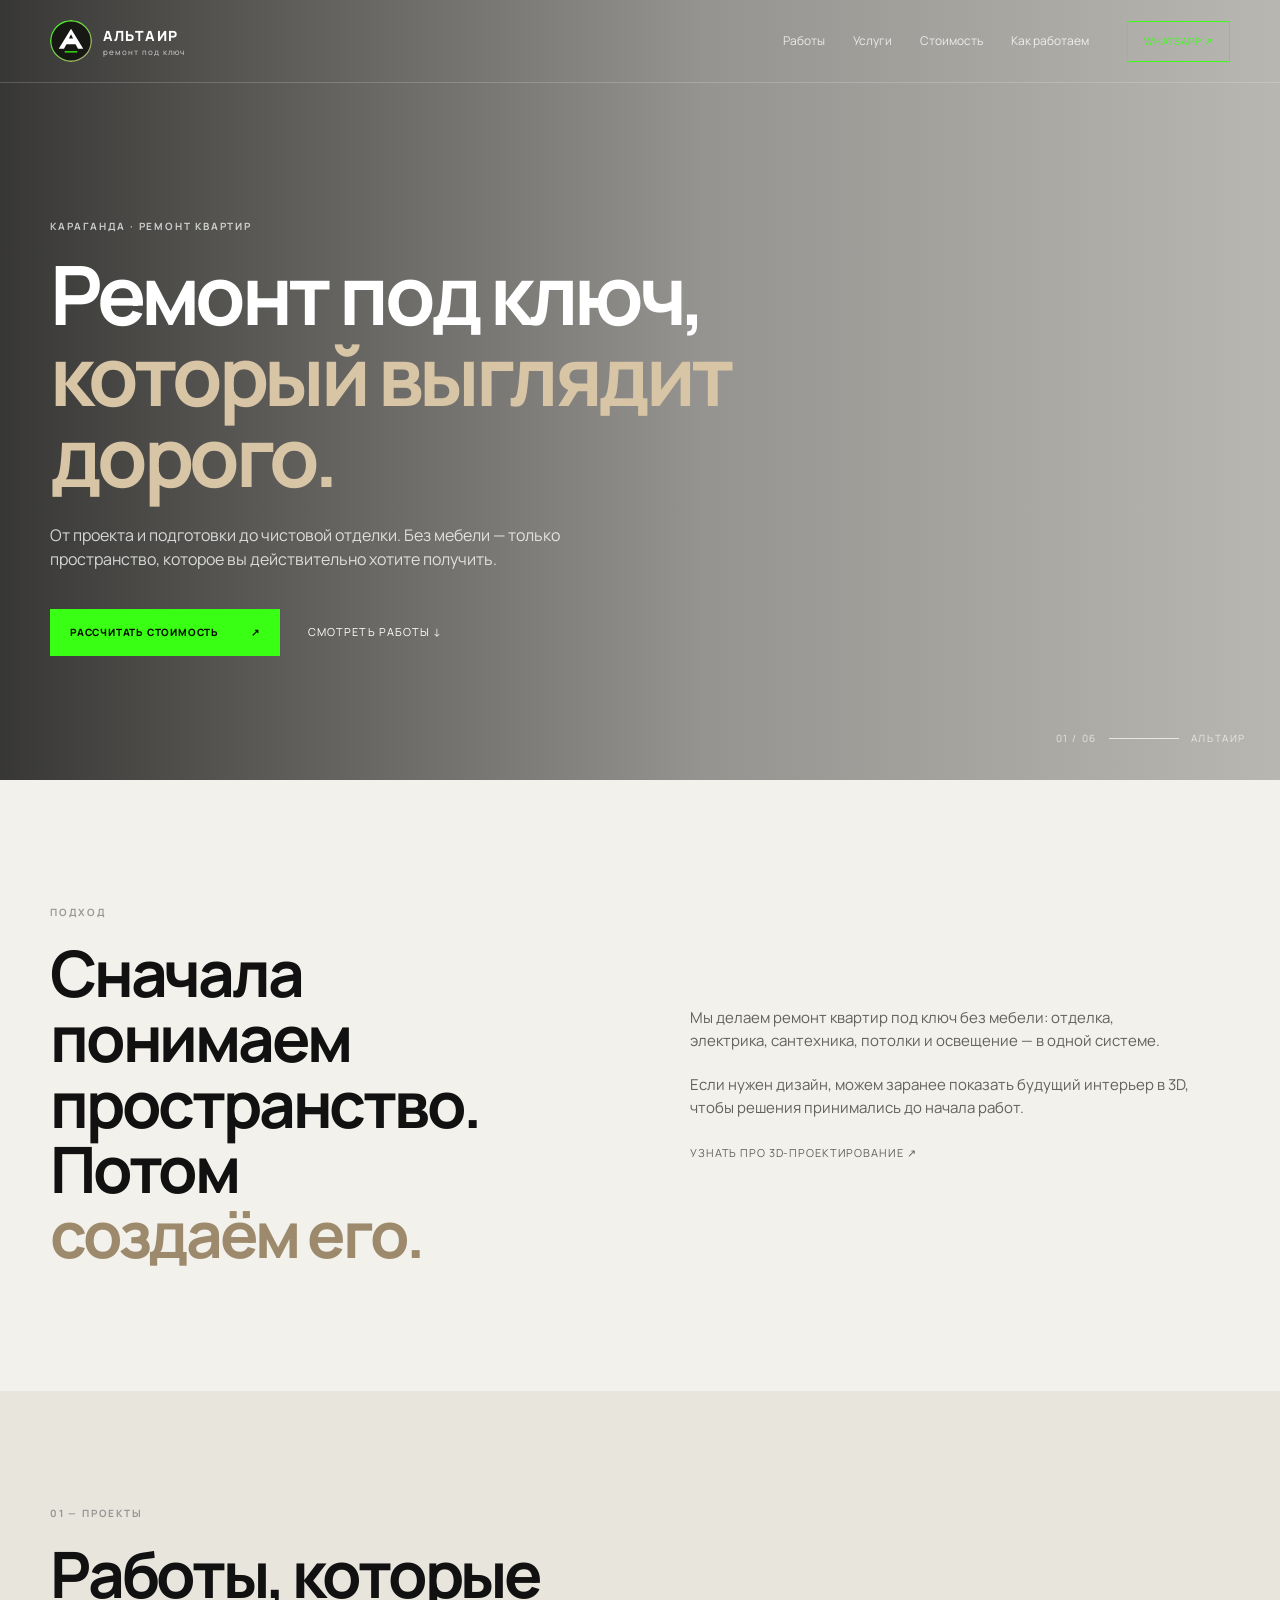
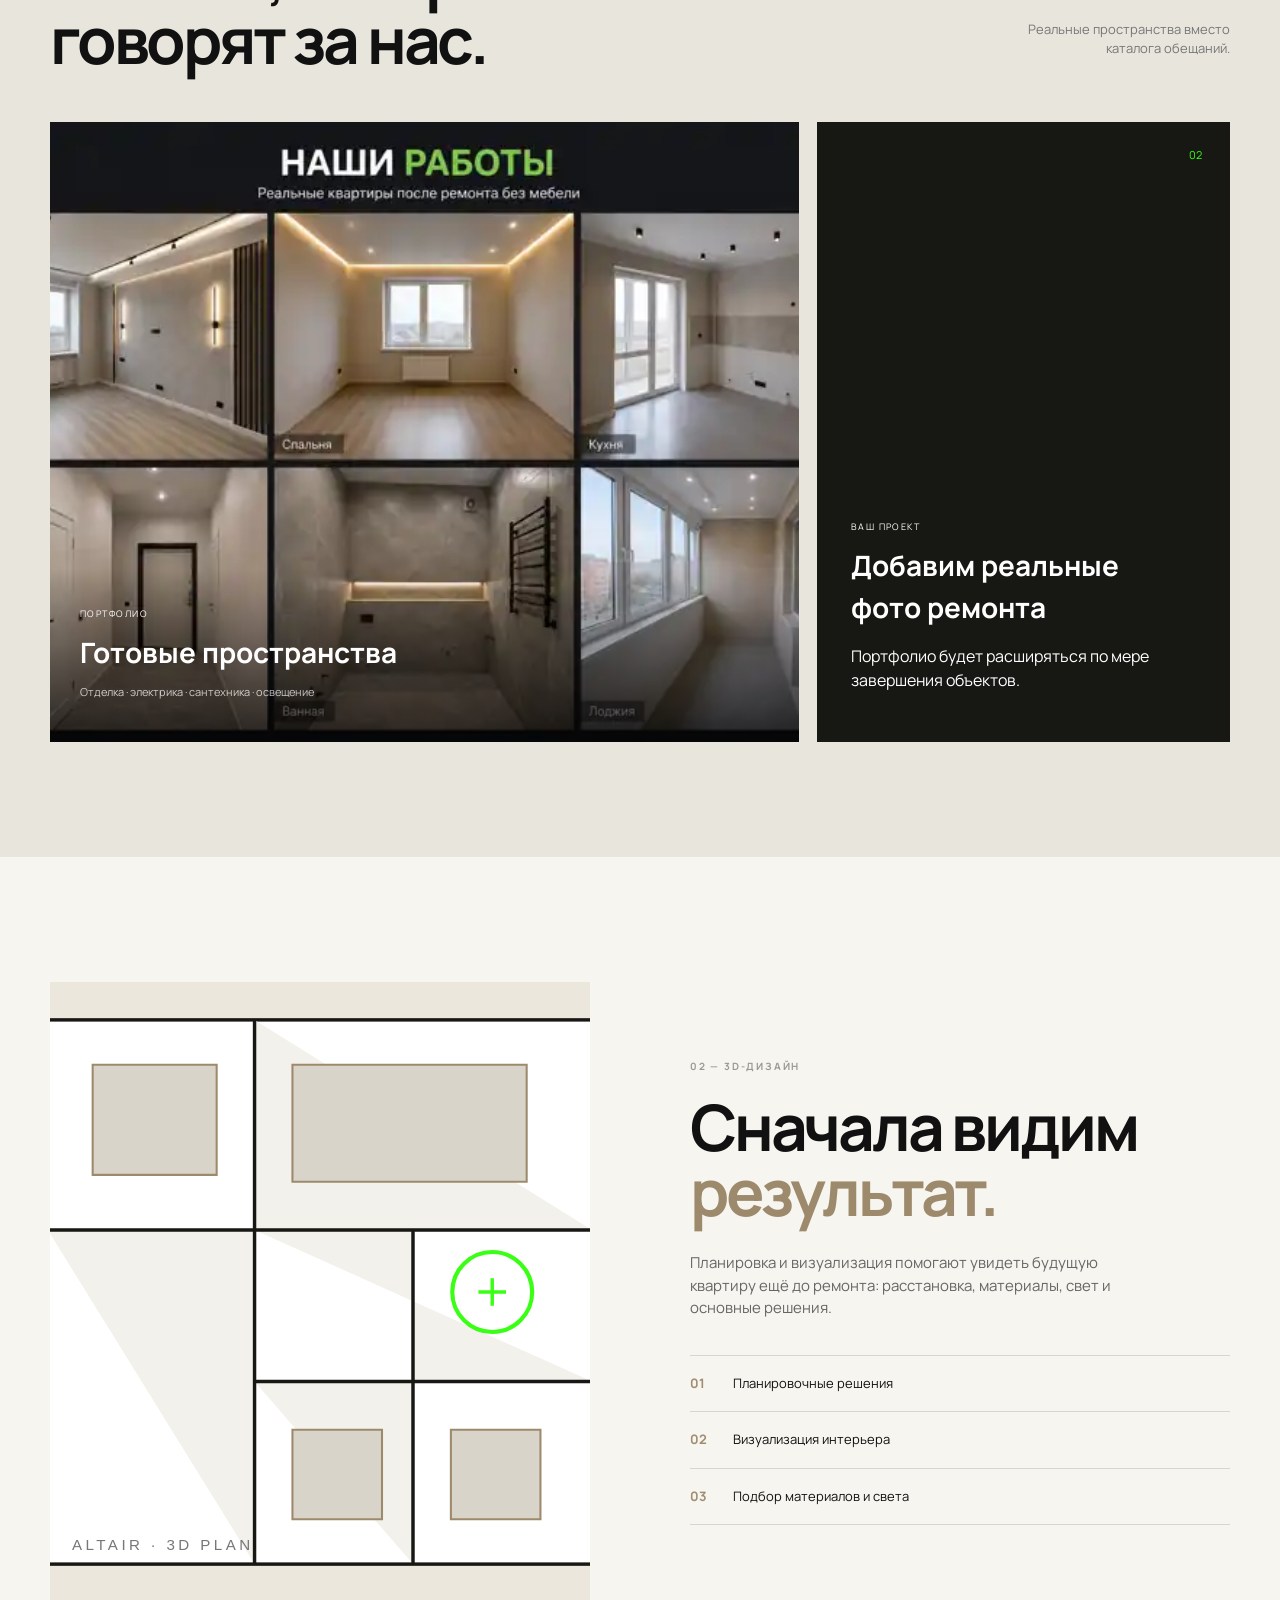
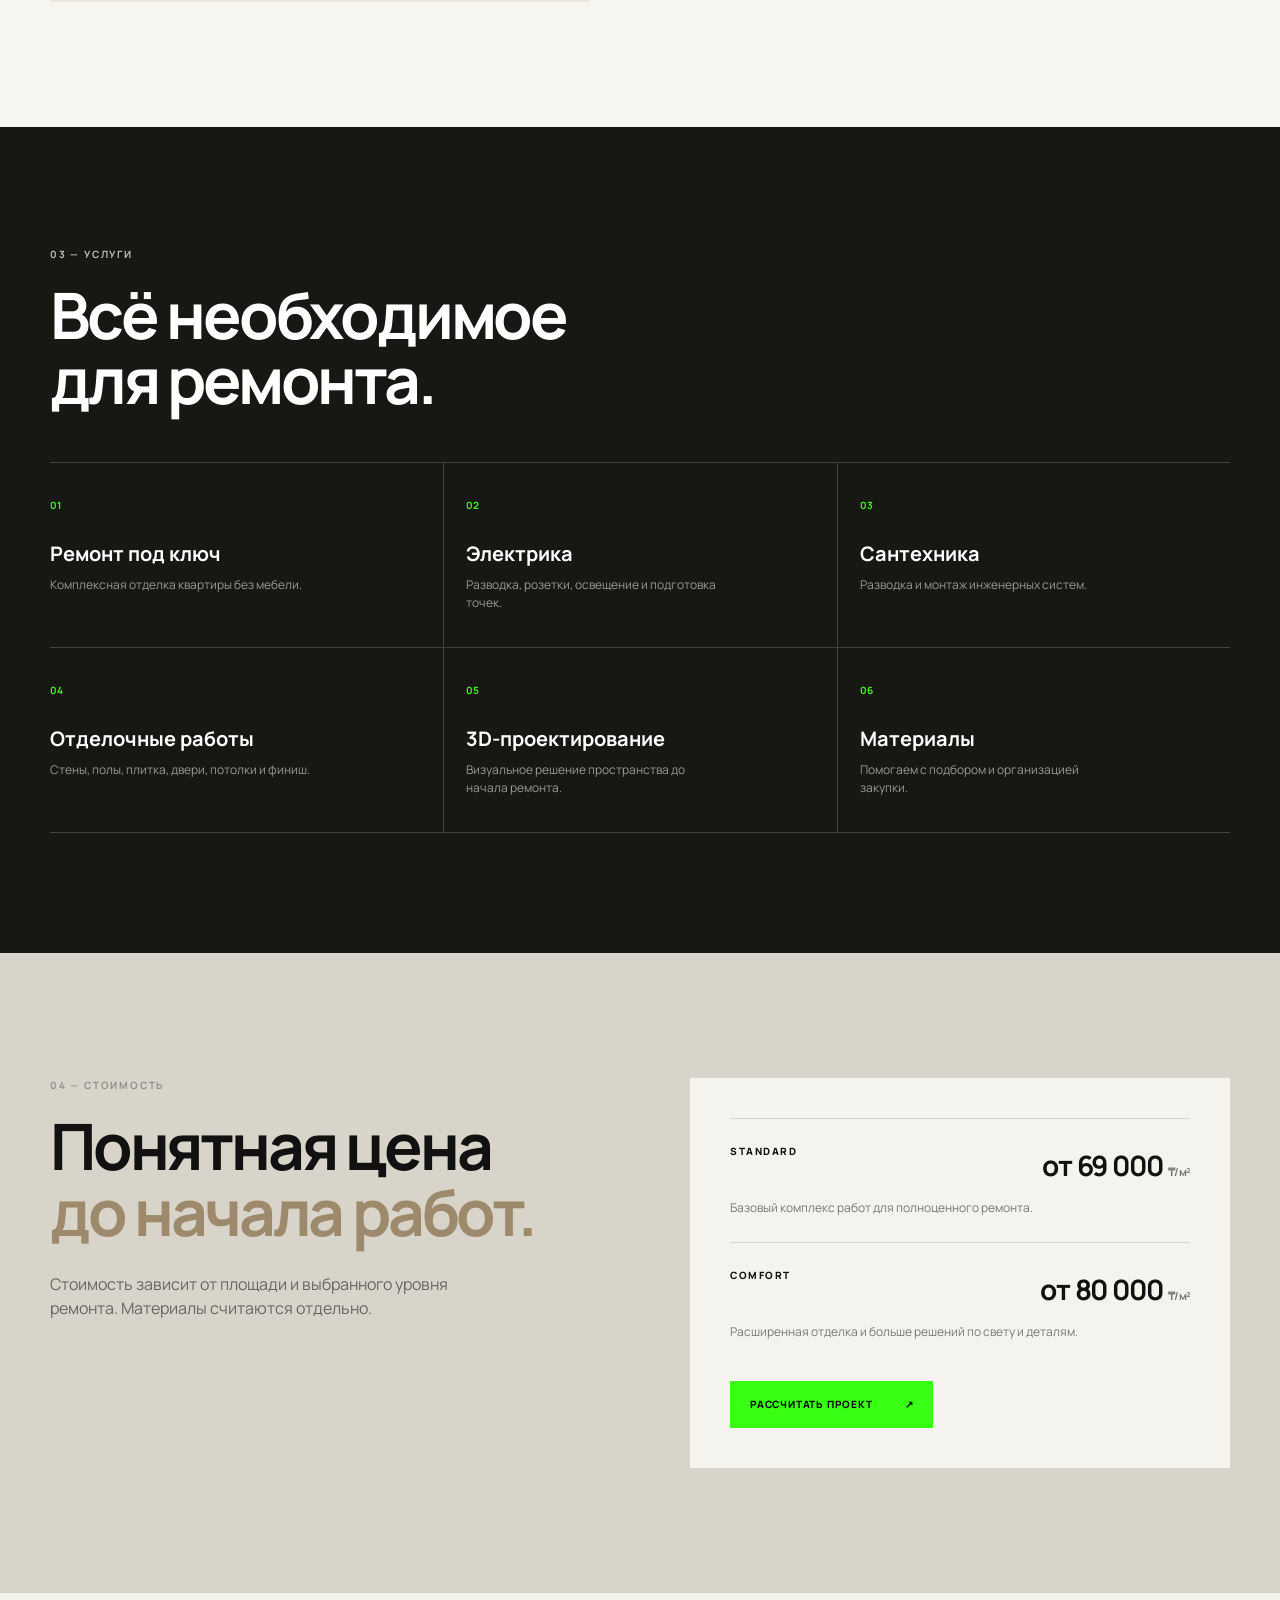
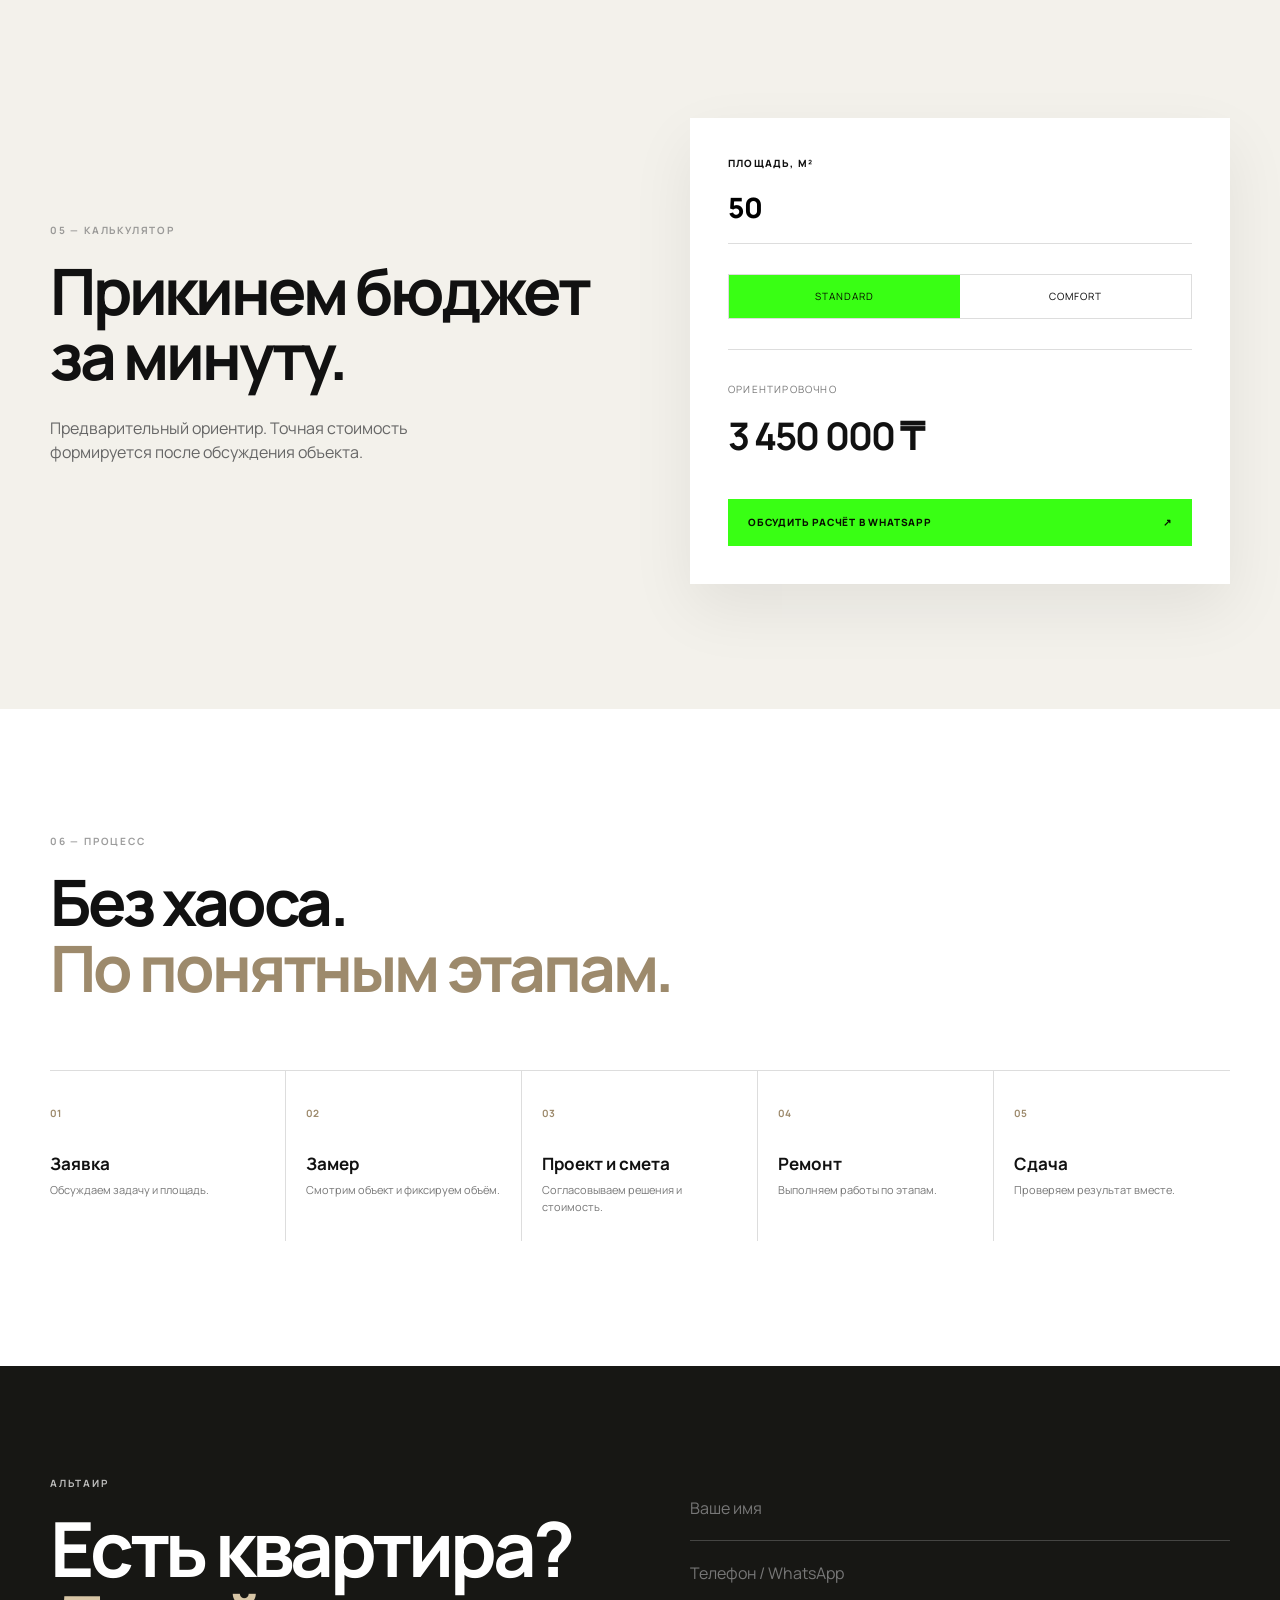
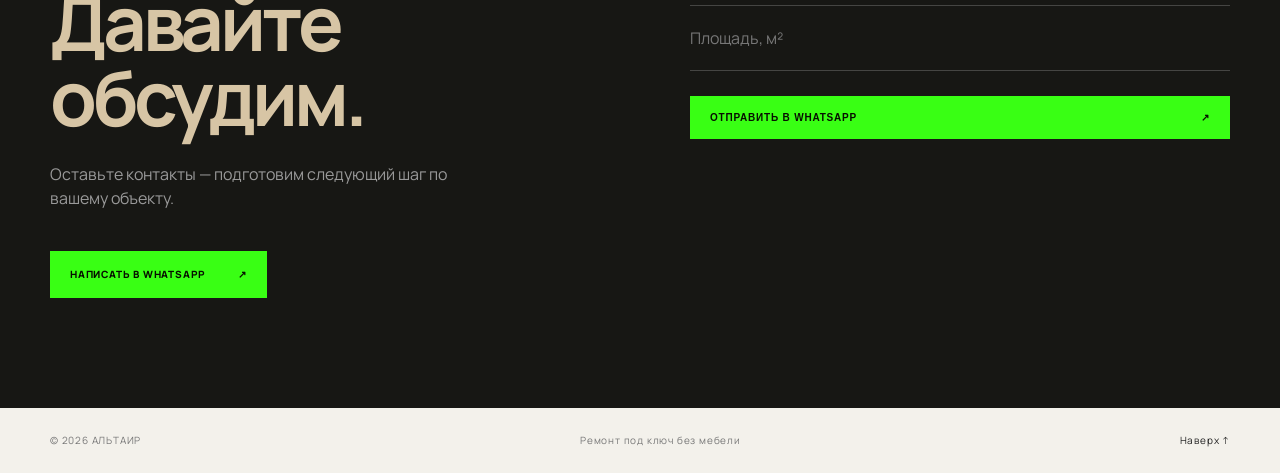
==== index.html @ 42e99c76 "Убрать зависимость сайта от старого Cloudflare Worker" ====
<!doctype html><html lang="ru"><head><meta charset="utf-8"><meta name="viewport" content="width=device-width,initial-scale=1"><meta name="description" content="АЛЬТАИР — ремонт квартир под ключ без мебели. Отделка, электрика, сантехника и 3D-проектирование."><title>АЛЬТАИР — ремонт под ключ без мебели</title><link rel="preconnect" href="https://fonts.googleapis.com"><link rel="preconnect" href="https://fonts.gstatic.com" crossorigin><link href="https://fonts.googleapis.com/css2?family=Manrope:wght@400;500;600;700;800&display=swap" rel="stylesheet"><link rel="stylesheet" href="style.css"></head><body>
<header class="header"><div class="wrap nav"><a class="brand" href="#top"><img src="assets/logo.svg" alt="АЛЬТАИР"><span>АЛЬТАИР<small>ремонт под ключ</small></span></a><nav><a href="#works">Работы</a><a href="#services">Услуги</a><a href="#price">Стоимость</a><a href="#process">Как работаем</a></nav><a class="nav-cta" href="https://wa.me/77073749855" target="_blank" rel="noopener">WhatsApp ↗</a><button class="burger" type="button" aria-label="Меню">☰</button></div></header>
<main id="top"><section class="hero"><div class="hero-media"></div><div class="hero-overlay"></div><div class="wrap hero-content"><p class="eyebrow">КАРАГАНДА · РЕМОНТ КВАРТИР</p><h1>Ремонт под ключ,<br><em>который выглядит дорого.</em></h1><p class="lead">От проекта и подготовки до чистовой отделки. Без мебели — только пространство, которое вы действительно хотите получить.</p><div class="actions"><a class="btn btn-light" href="#calculator">Рассчитать стоимость <span>↗</span></a><a class="text-link" href="#works">Смотреть работы ↓</a></div></div><div class="hero-note">01 / 06 <span></span> АЛЬТАИР</div></section>
<section class="intro"><div class="wrap intro-grid"><div><p class="eyebrow dark">ПОДХОД</p><h2>Сначала понимаем<br>пространство. Потом<br><span>создаём его.</span></h2></div><div class="intro-copy"><p>Мы делаем ремонт квартир под ключ без мебели: отделка, электрика, сантехника, потолки и освещение — в одной системе.</p><p>Если нужен дизайн, можем заранее показать будущий интерьер в 3D, чтобы решения принимались до начала работ.</p><a href="#design" class="arrow-link">Узнать про 3D-проектирование ↗</a></div></div></section>
<section id="works" class="works"><div class="wrap"><div class="section-head"><div><p class="eyebrow dark">01 — ПРОЕКТЫ</p><h2>Работы, которые<br>говорят за нас.</h2></div><p>Реальные пространства вместо<br>каталога обещаний.</p></div><div class="work-grid"><article class="work featured"><img src="assets/works-portfolio.svg" alt="Интерьеры после ремонта"><div class="work-caption"><span>ПОРТФОЛИО</span><h3>Готовые пространства</h3><p>Отделка · электрика · сантехника · освещение</p></div></article><article class="work placeholder"><div><span>ВАШ ПРОЕКТ</span><h3>Добавим реальные<br>фото ремонта</h3><p>Портфолио будет расширяться по мере завершения объектов.</p></div></article></div></div></section>
<section id="design" class="design"><div class="wrap design-grid"><div class="design-image"><img src="assets/design.svg" alt="3D-планировка квартиры"></div><div class="design-copy"><p class="eyebrow dark">02 — 3D-ДИЗАЙН</p><h2>Сначала видим<br><span>результат.</span></h2><p>Планировка и визуализация помогают увидеть будущую квартиру ещё до ремонта: расстановка, материалы, свет и основные решения.</p><ul><li><b>01</b> Планировочные решения</li><li><b>02</b> Визуализация интерьера</li><li><b>03</b> Подбор материалов и света</li></ul></div></div></section>
<section id="services" class="services"><div class="wrap"><div class="section-head"><div><p class="eyebrow">03 — УСЛУГИ</p><h2>Всё необходимое<br>для ремонта.</h2></div></div><div class="service-list"><div><b>01</b><h3>Ремонт под ключ</h3><p>Комплексная отделка квартиры без мебели.</p></div><div><b>02</b><h3>Электрика</h3><p>Разводка, розетки, освещение и подготовка точек.</p></div><div><b>03</b><h3>Сантехника</h3><p>Разводка и монтаж инженерных систем.</p></div><div><b>04</b><h3>Отделочные работы</h3><p>Стены, полы, плитка, двери, потолки и финиш.</p></div><div><b>05</b><h3>3D-проектирование</h3><p>Визуальное решение пространства до начала ремонта.</p></div><div><b>06</b><h3>Материалы</h3><p>Помогаем с подбором и организацией закупки.</p></div></div></div></section>
<section id="price" class="price"><div class="wrap price-grid"><div><p class="eyebrow dark">04 — СТОИМОСТЬ</p><h2>Понятная цена<br><span>до начала работ.</span></h2><p class="muted">Стоимость зависит от площади и выбранного уровня ремонта. Материалы считаются отдельно.</p></div><div class="price-card"><div class="price-row"><span>STANDARD</span><strong>от 69 000 <small>₸ / м²</small></strong></div><p>Базовый комплекс работ для полноценного ремонта.</p><div class="price-row"><span>COMFORT</span><strong>от 80 000 <small>₸ / м²</small></strong></div><p>Расширенная отделка и больше решений по свету и деталям.</p><a class="btn btn-dark" href="#calculator">Рассчитать проект <span>↗</span></a></div></div></section>
<section id="calculator" class="calculator"><div class="wrap calc-grid"><div><p class="eyebrow dark">05 — КАЛЬКУЛЯТОР</p><h2>Прикинем бюджет<br>за минуту.</h2><p class="muted">Предварительный ориентир. Точная стоимость формируется после обсуждения объекта.</p></div><div class="calc-box"><label>Площадь, м²<input id="area" type="number" min="1" value="50"></label><div class="toggle"><button type="button" data-rate="69000" class="active">Standard</button><button type="button" data-rate="80000">Comfort</button></div><div class="total"><span>Ориентировочно</span><strong id="total">3 450 000 ₸</strong></div><a href="https://wa.me/77073749855?text=Здравствуйте!%20Хочу%20обсудить%20расчёт%20ремонта." target="_blank" rel="noopener" class="btn btn-dark full">Обсудить расчёт в WhatsApp <span>↗</span></a></div></div></section>
<section id="process" class="process"><div class="wrap"><p class="eyebrow dark">06 — ПРОЦЕСС</p><h2>Без хаоса.<br><span>По понятным этапам.</span></h2><div class="steps"><div><b>01</b><h3>Заявка</h3><p>Обсуждаем задачу и площадь.</p></div><div><b>02</b><h3>Замер</h3><p>Смотрим объект и фиксируем объём.</p></div><div><b>03</b><h3>Проект и смета</h3><p>Согласовываем решения и стоимость.</p></div><div><b>04</b><h3>Ремонт</h3><p>Выполняем работы по этапам.</p></div><div><b>05</b><h3>Сдача</h3><p>Проверяем результат вместе.</p></div></div></div></section>
<section id="contact" class="contact"><div class="wrap contact-grid"><div><p class="eyebrow">АЛЬТАИР</p><h2>Есть квартира?<br><em>Давайте обсудим.</em></h2><p>Оставьте контакты — подготовим следующий шаг по вашему объекту.</p><a class="btn btn-light" href="https://wa.me/77073749855" target="_blank" rel="noopener">Написать в WhatsApp <span>↗</span></a></div><form id="contactForm"><input required name="name" placeholder="Ваше имя"><input required name="phone" type="tel" placeholder="Телефон / WhatsApp"><input name="area" placeholder="Площадь, м²"><button class="btn btn-light" type="submit">Отправить в WhatsApp <span>↗</span></button></form></div></section></main>
<footer><div class="wrap footer"><span>© 2026 АЛЬТАИР</span><span>Ремонт под ключ без мебели</span><a href="#top">Наверх ↑</a></div></footer><script src="script.js"></script></body></html>
---- style.css ----
:root{--ink:#111;--paper:#f3f1eb;--line:rgba(17,17,17,.14);--dark:#171714;--gold:#b7a17b;--green:#39ff14;--green-dark:#21d900}*{box-sizing:border-box}html{scroll-behavior:smooth}body{margin:0;font-family:Manrope,Arial,sans-serif;background:var(--paper);color:var(--ink);line-height:1.5}a{text-decoration:none;color:inherit}.wrap{width:min(1180px,calc(100% - 48px));margin:auto}.header{position:absolute;z-index:10;top:0;left:0;width:100%;color:#fff;border-bottom:1px solid rgba(255,255,255,.18)}.nav{height:82px;display:flex;align-items:center;gap:38px}.brand{display:flex;align-items:center;gap:11px;margin-right:auto}.brand img{width:42px;height:42px;border-radius:50%;object-fit:cover}.brand span{font-weight:800;letter-spacing:.08em;font-size:14px}.brand small{display:block;font-size:8px;font-weight:500;letter-spacing:.12em;opacity:.65}nav{display:flex;gap:28px;font-size:12px;color:rgba(255,255,255,.8)}.nav-cta{font-size:10px;text-transform:uppercase;letter-spacing:.08em;border:1px solid var(--green);color:var(--green);padding:12px 16px}.burger{display:none;background:none;border:0;color:#fff;font-size:22px}.hero{min-height:780px;position:relative;color:#fff;display:flex;align-items:center;overflow:hidden}.hero-media{position:absolute;inset:0;background:url('https://withered-art-a77a.ardak-zheksekin.workers.dev/assets/hero.jpg') center/cover}.hero-overlay{position:absolute;inset:0;background:linear-gradient(90deg,rgba(8,8,7,.8),rgba(8,8,7,.4) 55%,rgba(8,8,7,.25))}.hero-content{position:relative;padding-top:95px}.eyebrow{font-size:10px;letter-spacing:.18em;font-weight:700;opacity:.72;margin:0 0 20px}.eyebrow.dark{color:#777}.hero h1{font-size:clamp(48px,6.4vw,88px);line-height:.99;letter-spacing:-.055em;max-width:920px;margin:0 0 26px}.hero h1 em,.contact h2 em{font-style:normal;color:#d7c5a5}.lead{font-size:16px;max-width:610px;color:rgba(255,255,255,.78)}.actions{display:flex;align-items:center;gap:28px;margin-top:38px}.btn{display:inline-flex;justify-content:space-between;align-items:center;gap:32px;padding:16px 20px;border:0;text-transform:uppercase;letter-spacing:.08em;font-size:10px;font-weight:800;cursor:pointer;transition:.2s ease}.btn:hover{transform:translateY(-2px);box-shadow:0 10px 25px rgba(57,255,20,.2)}.btn-light,.btn-dark,.contact .btn{background:var(--green);color:#071000}.btn-light:hover,.btn-dark:hover,.contact .btn:hover{background:var(--green-dark);color:#fff}.text-link{font-size:11px;text-transform:uppercase;letter-spacing:.1em}.hero-note{position:absolute;right:34px;bottom:34px;font-size:10px;letter-spacing:.16em;display:flex;align-items:center;gap:12px;opacity:.7}.hero-note span{width:70px;height:1px;background:#fff}.intro,.design,.price,.calculator,.process{padding:125px 0}.intro-grid,.design-grid,.price-grid,.calc-grid,.contact-grid{display:grid;grid-template-columns:1fr 1fr;gap:100px;align-items:center}.intro h2,.design h2,.price h2,.calculator h2,.process h2{font-size:clamp(40px,5vw,68px);line-height:1.02;letter-spacing:-.05em;margin:0}.intro h2 span,.design h2 span,.price h2 span,.process h2 span{color:#9d8a6c}.intro-copy{max-width:500px;color:#62625d;font-size:15px}.intro-copy p{margin:0 0 22px}.arrow-link{font-size:11px;text-transform:uppercase;letter-spacing:.08em}.works{background:#e8e5dd;padding:115px 0}.section-head{display:flex;justify-content:space-between;align-items:end;margin-bottom:50px}.section-head h2{font-size:clamp(40px,5vw,64px);line-height:1.02;letter-spacing:-.05em;margin:0}.section-head>p{color:#777;font-size:13px;text-align:right}.work-grid{display:grid;grid-template-columns:1.45fr .8fr;gap:18px}.work{position:relative;overflow:hidden;background:#ccc;min-height:420px}.work.featured{min-height:620px}.work img{width:100%;height:100%;object-fit:cover;display:block;transition:transform .7s}.work:hover img{transform:scale(1.035)}.work-caption{position:absolute;left:0;right:0;bottom:0;padding:30px;color:#fff;background:linear-gradient(transparent,rgba(0,0,0,.72))}.work-caption span,.placeholder span{font-size:9px;letter-spacing:.16em}.work-caption h3,.placeholder h3{font-size:28px;margin:8px 0 3px}.work-caption p{font-size:11px;opacity:.75}.placeholder{background:#171714;color:#fff;display:flex;align-items:end;padding:34px}.placeholder:before{content:'02';position:absolute;right:28px;top:25px;color:var(--green);font-size:11px}.design{background:#f7f5ef}.design-image{height:620px;background:#fff;overflow:hidden}.design-image img{width:100%;height:100%;object-fit:cover}.design-copy>p:not(.eyebrow){color:#666;max-width:470px;font-size:15px;margin:28px 0}.design-copy ul{list-style:none;padding:0;margin:35px 0 0;border-top:1px solid var(--line)}.design-copy li{padding:18px 0;border-bottom:1px solid var(--line);font-size:13px}.design-copy li b{display:inline-block;width:40px;color:#a08d70}.services{background:var(--dark);color:#fff;padding:120px 0}.service-list{display:grid;grid-template-columns:repeat(3,1fr);border-top:1px solid rgba(255,255,255,.18);margin-top:50px}.service-list>div{padding:28px 22px 35px 0;border-bottom:1px solid rgba(255,255,255,.18);min-height:185px}.service-list>div:nth-child(3n+2),.service-list>div:nth-child(3n+3){padding-left:22px;border-left:1px solid rgba(255,255,255,.18)}.service-list b{font-size:10px;color:var(--green)}.service-list h3{font-size:20px;margin:24px 0 7px}.service-list p{font-size:12px;color:#999;margin:0;max-width:260px}.price{background:#d9d4c9}.price-grid{align-items:start}.muted{color:#666;max-width:450px;margin-top:28px}.price-card{background:#f5f3ee;padding:40px}.price-row{display:flex;justify-content:space-between;gap:20px;padding:25px 0;border-top:1px solid var(--line)}.price-row span{font-size:10px;letter-spacing:.15em;font-weight:800}.price-row strong{font-size:28px;letter-spacing:-.04em}.price-row small{font-size:11px;color:#777}.price-card>p{font-size:12px;color:#777;margin:-12px 0 25px}.price-card .btn{margin-top:15px}.calculator{background:#f3f1eb}.calc-box{background:#fff;padding:38px;box-shadow:0 25px 60px rgba(0,0,0,.07)}label{font-size:10px;text-transform:uppercase;letter-spacing:.12em;font-weight:800;display:block}label input{display:block;width:100%;border:0;border-bottom:1px solid var(--line);background:transparent;padding:15px 0;font:inherit;font-size:28px;outline:0}.toggle{display:grid;grid-template-columns:1fr 1fr;margin:30px 0;border:1px solid var(--line)}.toggle button{padding:14px;border:0;background:transparent;font:inherit;text-transform:uppercase;font-size:10px;letter-spacing:.1em;cursor:pointer}.toggle button.active{background:var(--green);color:#071000}.total{border-top:1px solid var(--line);padding:25px 0;margin-bottom:10px}.total span{font-size:10px;text-transform:uppercase;letter-spacing:.12em;color:#777}.total strong{display:block;font-size:38px;letter-spacing:-.05em;margin-top:8px}.full{width:100%}.process{background:#fff}.steps{display:grid;grid-template-columns:repeat(5,1fr);margin-top:70px;border-top:1px solid var(--line)}.steps>div{padding:28px 20px 0 0;border-right:1px solid var(--line);min-height:170px}.steps>div+div{padding-left:20px}.steps>div:last-child{border-right:0}.steps b{font-size:10px;color:#9d8a6c}.steps h3{font-size:17px;margin:28px 0 6px}.steps p{font-size:11px;color:#777;margin:0}.contact{background:#171714;color:#fff;padding:110px 0}.contact-grid{align-items:start}.contact h2{font-size:clamp(46px,6vw,76px);line-height:.98;letter-spacing:-.055em;margin:0}.contact p:not(.eyebrow){color:#999;max-width:430px;margin-top:28px}.contact form{display:flex;flex-direction:column}.contact input{background:transparent;border:0;border-bottom:1px solid rgba(255,255,255,.2);padding:20px 0;color:#fff;font:inherit;outline:0}.contact input::placeholder{color:#777}.contact .btn{margin-top:25px}.footer{display:flex;justify-content:space-between;padding:25px 0;font-size:10px;color:#777;letter-spacing:.08em}.footer a{color:#222}@media(max-width:800px){.wrap{width:min(100% - 30px,1180px)}.nav{height:70px}.nav nav,.nav-cta{display:none}.burger{display:block}.hero{min-height:700px}.hero h1{font-size:50px}.hero-note{right:15px;bottom:20px}.intro,.design,.price,.calculator,.process,.services,.contact{padding:80px 0}.intro-grid,.design-grid,.price-grid,.calc-grid,.contact-grid{grid-template-columns:1fr;gap:45px}.work-grid{grid-template-columns:1fr}.work.featured,.work{min-height:460px}.design-image{height:400px}.service-list{grid-template-columns:1fr}.service-list>div,.service-list>div:nth-child(3n+2),.service-list>div:nth-child(3n+3){padding-left:0;border-left:0}.steps{grid-template-columns:1fr}.steps>div,.steps>div+div{padding:20px 0;border-right:0;border-bottom:1px solid var(--line);min-height:0}.section-head{display:block}.section-head>p{text-align:left;margin-top:20px}.footer{flex-direction:column;gap:10px}}
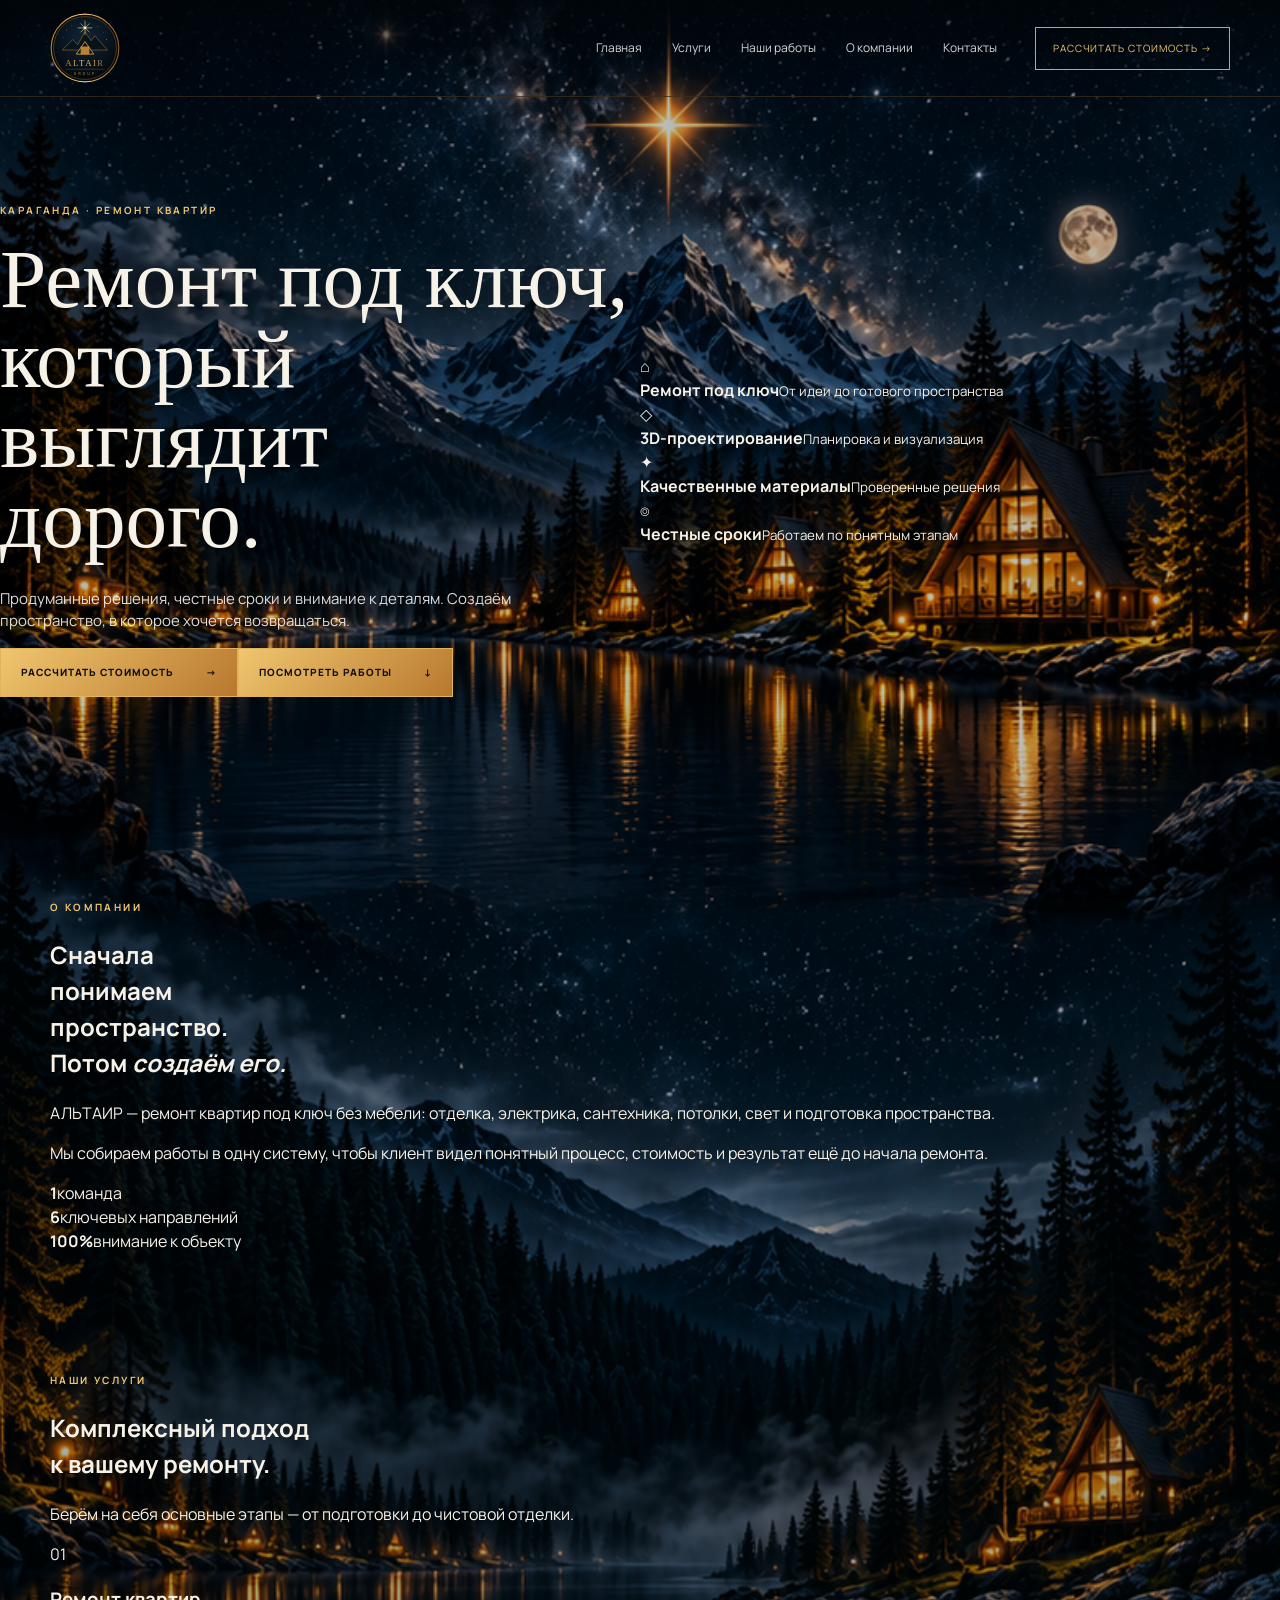
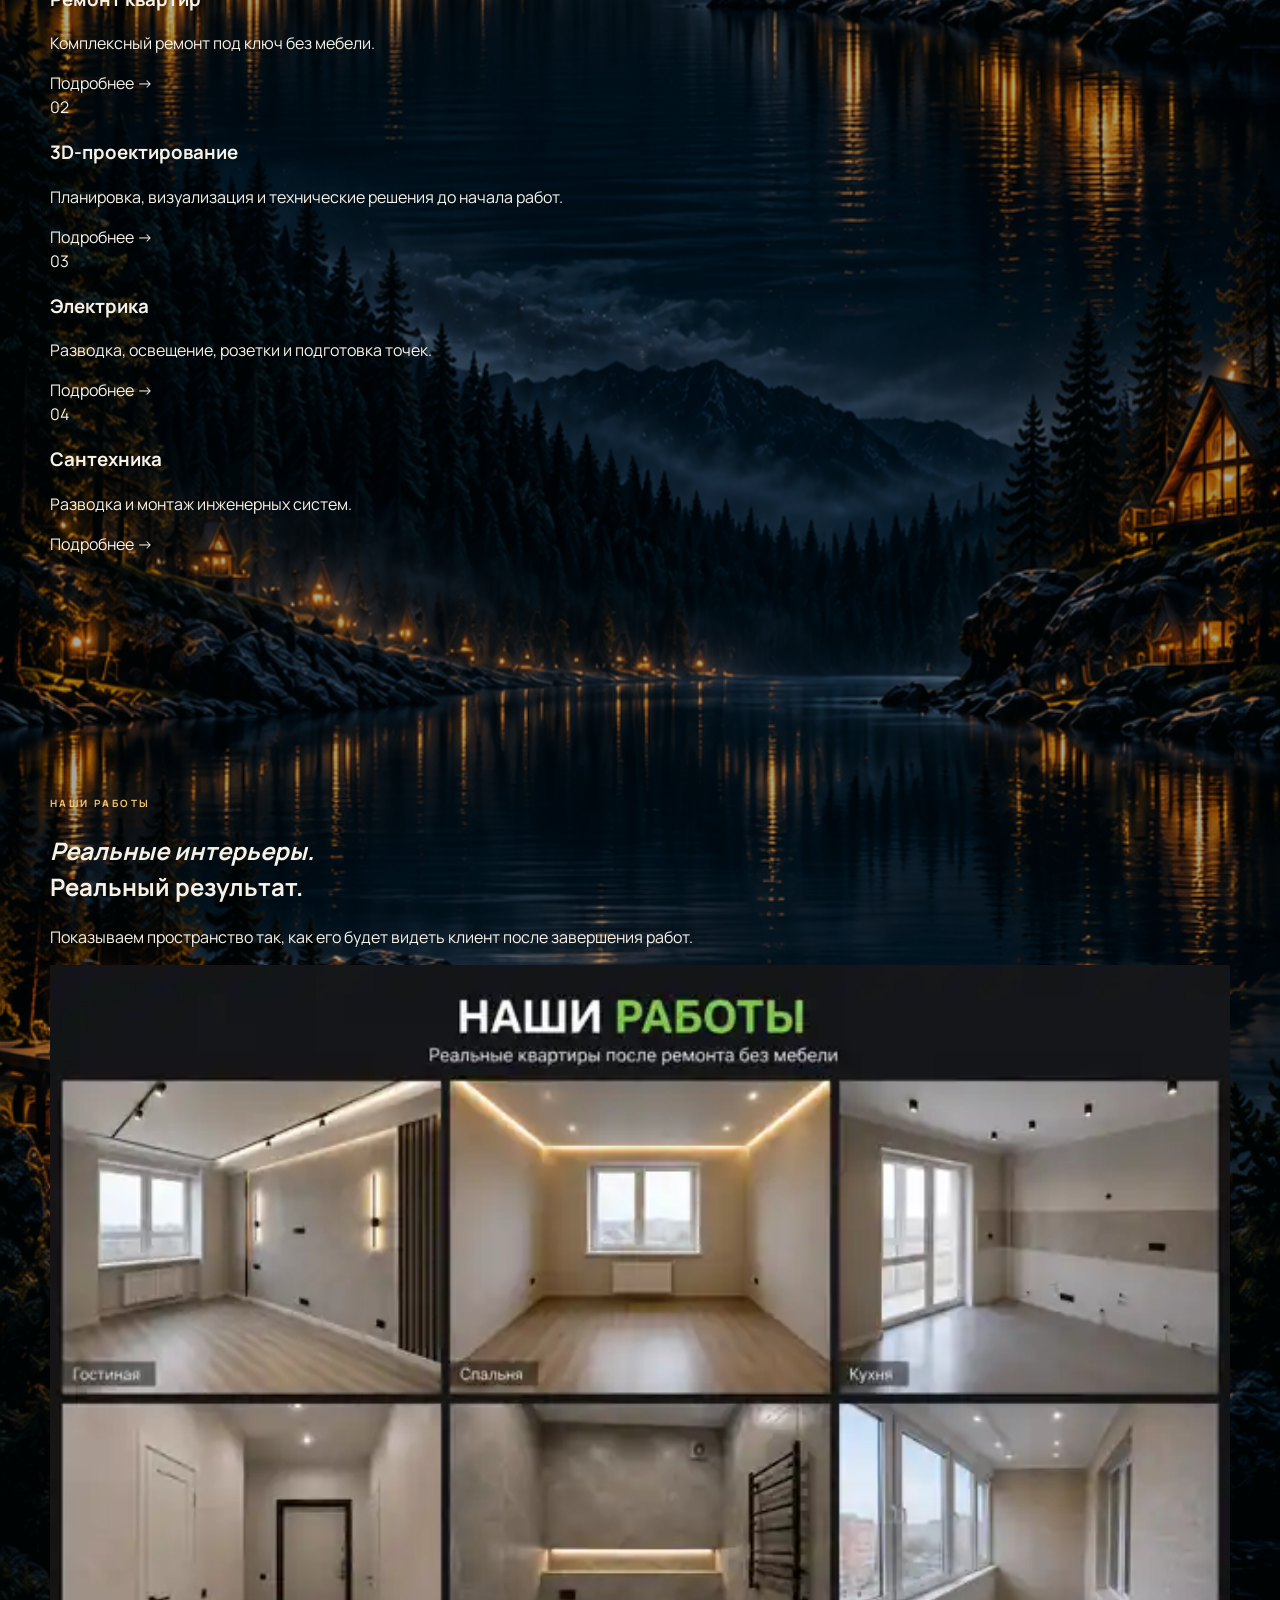
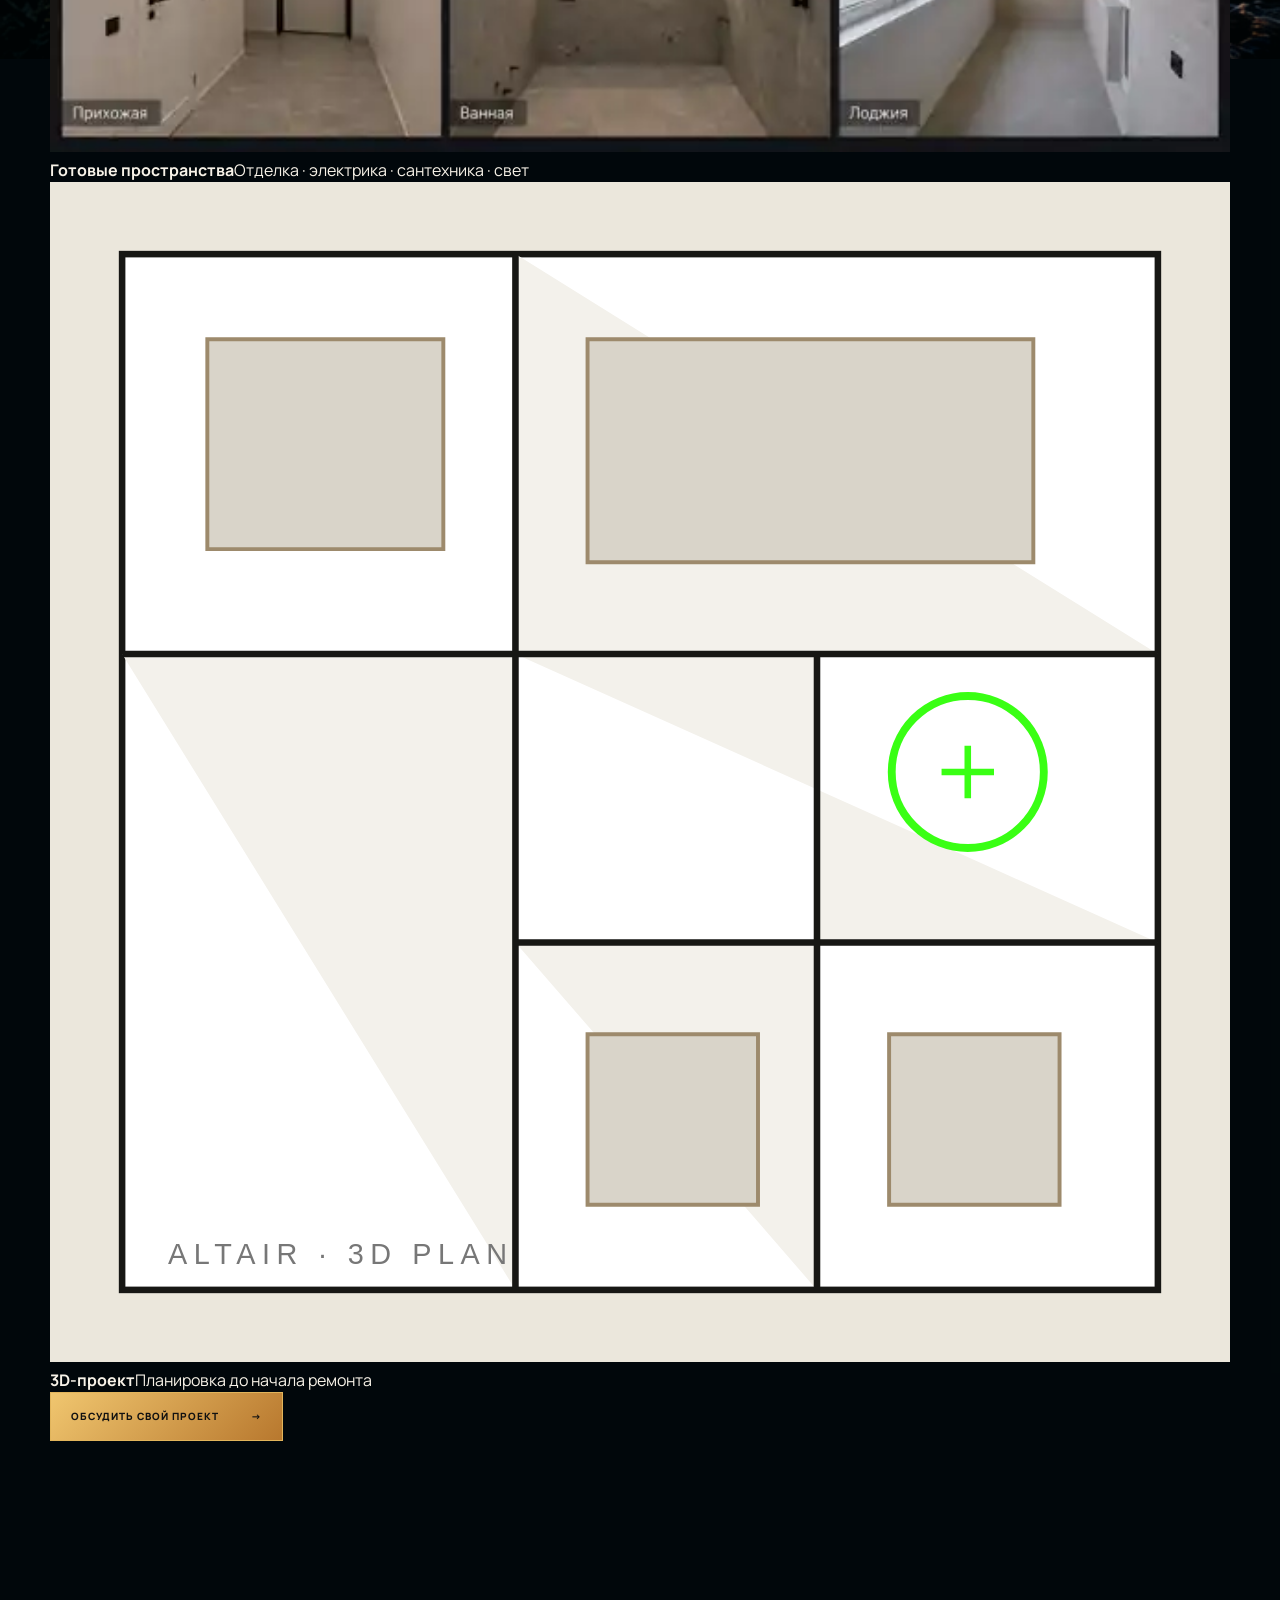
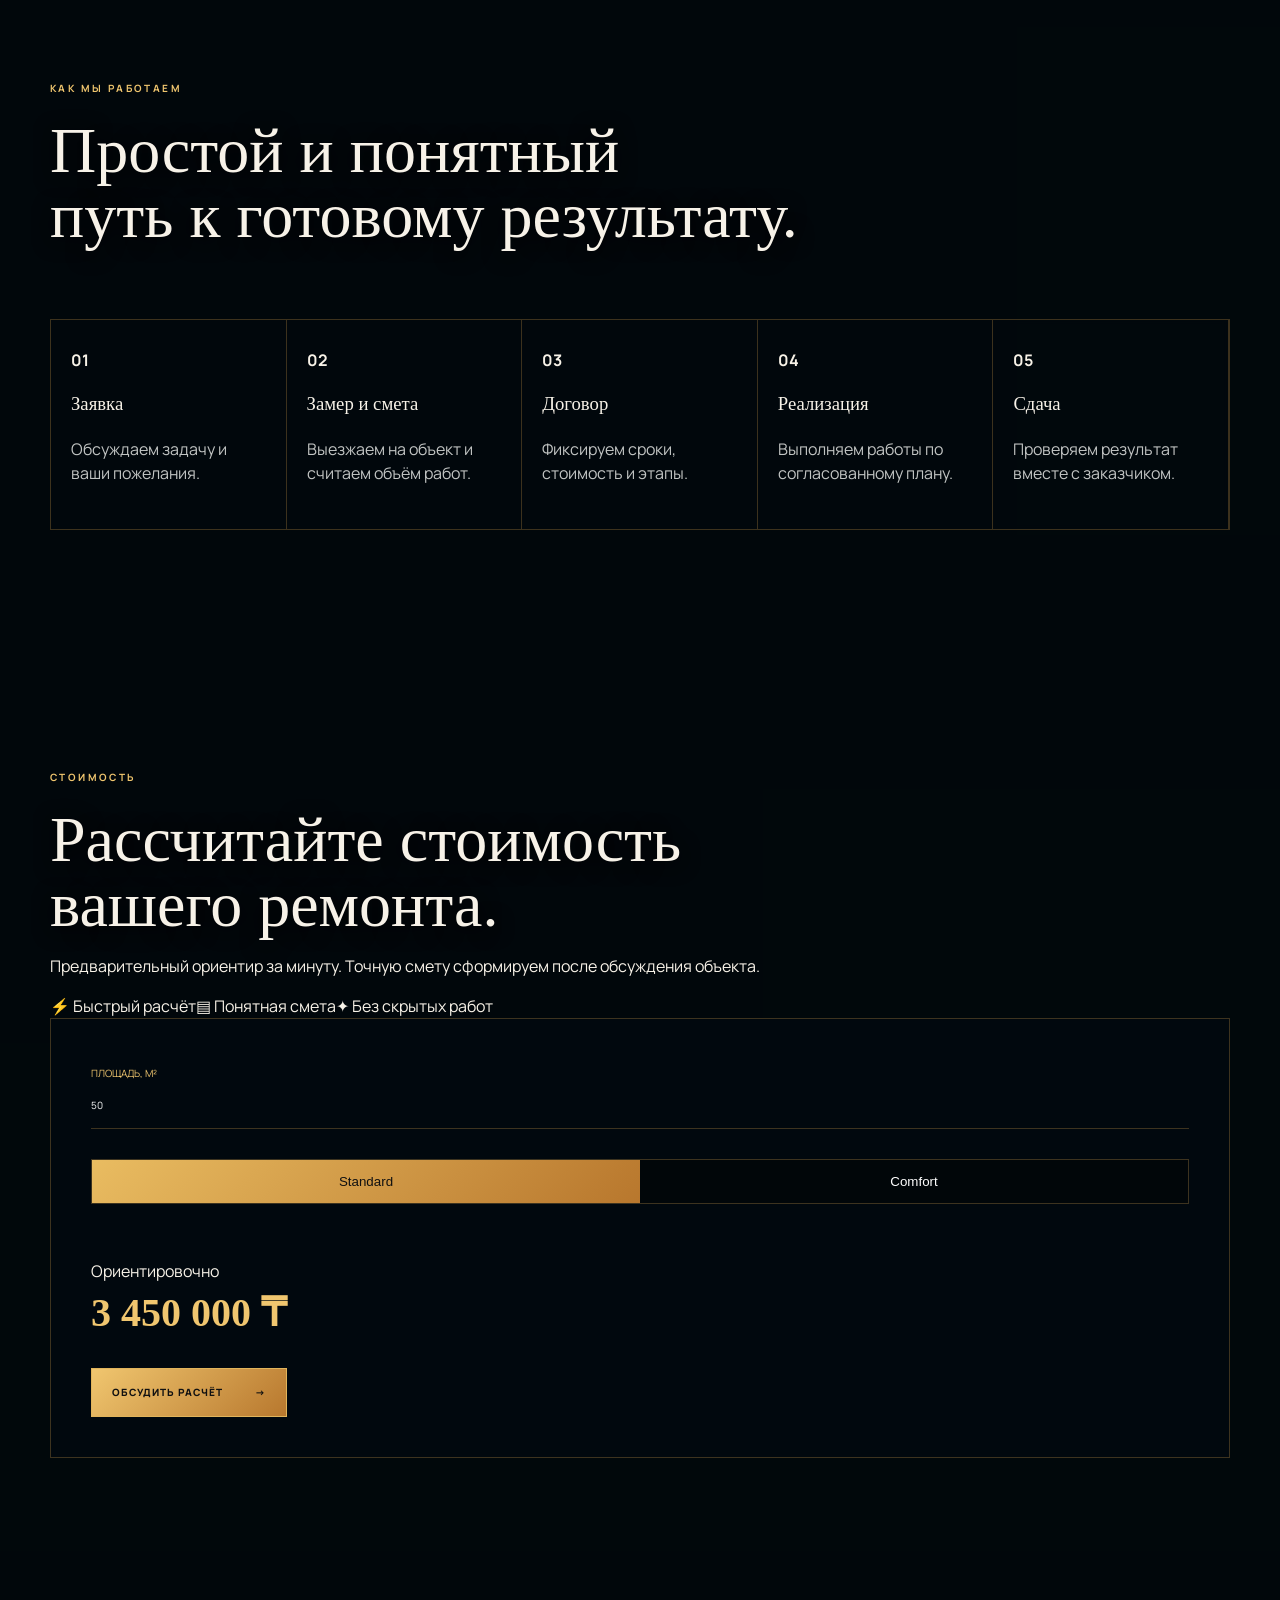
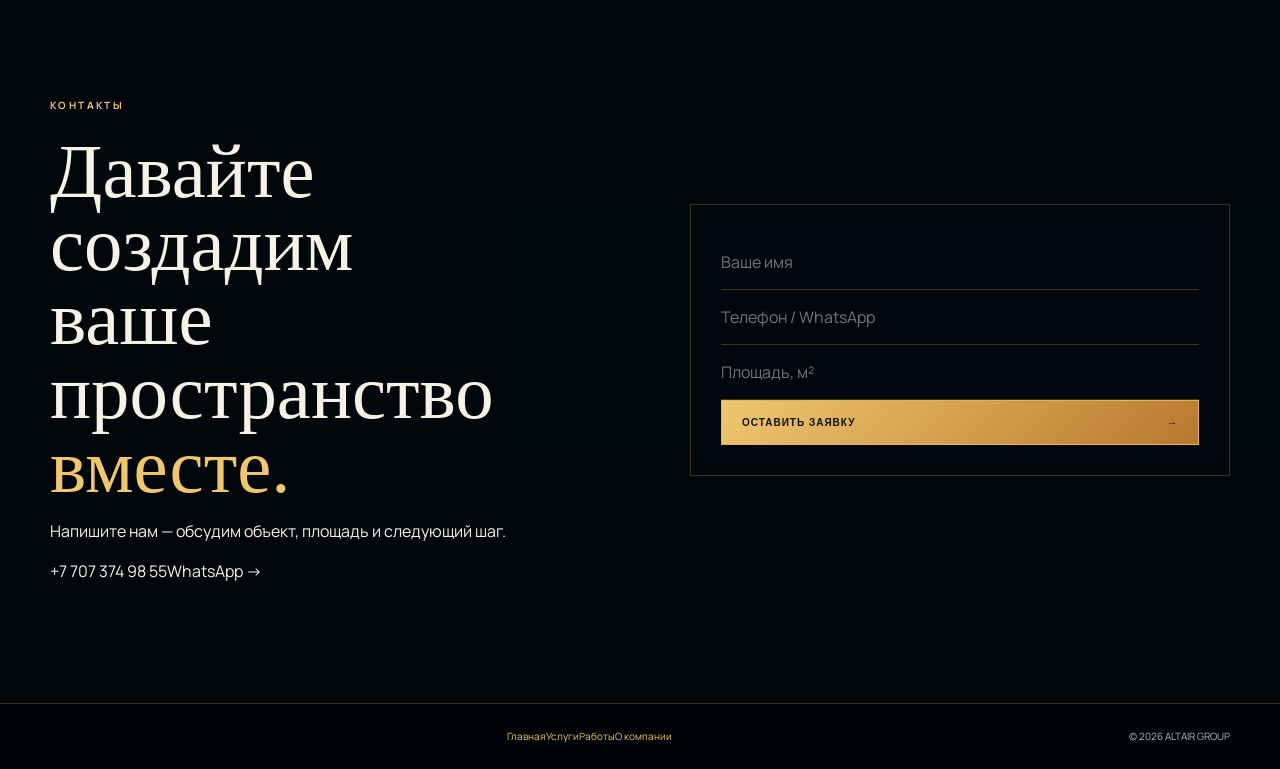
==== commit a1d5d608: "Redesign ALTAIR layout to match cinematic reference" ====
--- a/index.html
+++ b/index.html
@@ -1,12 +1 @@
-<!doctype html><html lang="ru"><head><meta charset="utf-8"><meta name="viewport" content="width=device-width,initial-scale=1"><meta name="description" content="АЛЬТАИР — ремонт квартир под ключ без мебели. Отделка, электрика, сантехника и 3D-проектирование."><title>АЛЬТАИР — ремонт под ключ без мебели</title><link rel="preconnect" href="https://fonts.googleapis.com"><link rel="preconnect" href="https://fonts.gstatic.com" crossorigin><link href="https://fonts.googleapis.com/css2?family=Manrope:wght@400;500;600;700;800&display=swap" rel="stylesheet"><link rel="stylesheet" href="style.css"></head><body>
-<header class="header"><div class="wrap nav"><a class="brand" href="#top"><img src="assets/logo.svg" alt="АЛЬТАИР"><span>АЛЬТАИР<small>ремонт под ключ</small></span></a><nav><a href="#works">Работы</a><a href="#services">Услуги</a><a href="#price">Стоимость</a><a href="#process">Как работаем</a></nav><a class="nav-cta" href="https://wa.me/77073749855" target="_blank" rel="noopener">WhatsApp ↗</a><button class="burger" type="button" aria-label="Меню">☰</button></div></header>
-<main id="top"><section class="hero"><div class="hero-media"></div><div class="hero-overlay"></div><div class="wrap hero-content"><p class="eyebrow">КАРАГАНДА · РЕМОНТ КВАРТИР</p><h1>Ремонт под ключ,<br><em>который выглядит дорого.</em></h1><p class="lead">От проекта и подготовки до чистовой отделки. Без мебели — только пространство, которое вы действительно хотите получить.</p><div class="actions"><a class="btn btn-light" href="#calculator">Рассчитать стоимость <span>↗</span></a><a class="text-link" href="#works">Смотреть работы ↓</a></div></div><div class="hero-note">01 / 06 <span></span> АЛЬТАИР</div></section>
-<section class="intro"><div class="wrap intro-grid"><div><p class="eyebrow dark">ПОДХОД</p><h2>Сначала понимаем<br>пространство. Потом<br><span>создаём его.</span></h2></div><div class="intro-copy"><p>Мы делаем ремонт квартир под ключ без мебели: отделка, электрика, сантехника, потолки и освещение — в одной системе.</p><p>Если нужен дизайн, можем заранее показать будущий интерьер в 3D, чтобы решения принимались до начала работ.</p><a href="#design" class="arrow-link">Узнать про 3D-проектирование ↗</a></div></div></section>
-<section id="works" class="works"><div class="wrap"><div class="section-head"><div><p class="eyebrow dark">01 — ПРОЕКТЫ</p><h2>Работы, которые<br>говорят за нас.</h2></div><p>Реальные пространства вместо<br>каталога обещаний.</p></div><div class="work-grid"><article class="work featured"><img src="assets/works-portfolio.svg" alt="Интерьеры после ремонта"><div class="work-caption"><span>ПОРТФОЛИО</span><h3>Готовые пространства</h3><p>Отделка · электрика · сантехника · освещение</p></div></article><article class="work placeholder"><div><span>ВАШ ПРОЕКТ</span><h3>Добавим реальные<br>фото ремонта</h3><p>Портфолио будет расширяться по мере завершения объектов.</p></div></article></div></div></section>
-<section id="design" class="design"><div class="wrap design-grid"><div class="design-image"><img src="assets/design.svg" alt="3D-планировка квартиры"></div><div class="design-copy"><p class="eyebrow dark">02 — 3D-ДИЗАЙН</p><h2>Сначала видим<br><span>результат.</span></h2><p>Планировка и визуализация помогают увидеть будущую квартиру ещё до ремонта: расстановка, материалы, свет и основные решения.</p><ul><li><b>01</b> Планировочные решения</li><li><b>02</b> Визуализация интерьера</li><li><b>03</b> Подбор материалов и света</li></ul></div></div></section>
-<section id="services" class="services"><div class="wrap"><div class="section-head"><div><p class="eyebrow">03 — УСЛУГИ</p><h2>Всё необходимое<br>для ремонта.</h2></div></div><div class="service-list"><div><b>01</b><h3>Ремонт под ключ</h3><p>Комплексная отделка квартиры без мебели.</p></div><div><b>02</b><h3>Электрика</h3><p>Разводка, розетки, освещение и подготовка точек.</p></div><div><b>03</b><h3>Сантехника</h3><p>Разводка и монтаж инженерных систем.</p></div><div><b>04</b><h3>Отделочные работы</h3><p>Стены, полы, плитка, двери, потолки и финиш.</p></div><div><b>05</b><h3>3D-проектирование</h3><p>Визуальное решение пространства до начала ремонта.</p></div><div><b>06</b><h3>Материалы</h3><p>Помогаем с подбором и организацией закупки.</p></div></div></div></section>
-<section id="price" class="price"><div class="wrap price-grid"><div><p class="eyebrow dark">04 — СТОИМОСТЬ</p><h2>Понятная цена<br><span>до начала работ.</span></h2><p class="muted">Стоимость зависит от площади и выбранного уровня ремонта. Материалы считаются отдельно.</p></div><div class="price-card"><div class="price-row"><span>STANDARD</span><strong>от 69 000 <small>₸ / м²</small></strong></div><p>Базовый комплекс работ для полноценного ремонта.</p><div class="price-row"><span>COMFORT</span><strong>от 80 000 <small>₸ / м²</small></strong></div><p>Расширенная отделка и больше решений по свету и деталям.</p><a class="btn btn-dark" href="#calculator">Рассчитать проект <span>↗</span></a></div></div></section>
-<section id="calculator" class="calculator"><div class="wrap calc-grid"><div><p class="eyebrow dark">05 — КАЛЬКУЛЯТОР</p><h2>Прикинем бюджет<br>за минуту.</h2><p class="muted">Предварительный ориентир. Точная стоимость формируется после обсуждения объекта.</p></div><div class="calc-box"><label>Площадь, м²<input id="area" type="number" min="1" value="50"></label><div class="toggle"><button type="button" data-rate="69000" class="active">Standard</button><button type="button" data-rate="80000">Comfort</button></div><div class="total"><span>Ориентировочно</span><strong id="total">3 450 000 ₸</strong></div><a href="https://wa.me/77073749855?text=Здравствуйте!%20Хочу%20обсудить%20расчёт%20ремонта." target="_blank" rel="noopener" class="btn btn-dark full">Обсудить расчёт в WhatsApp <span>↗</span></a></div></div></section>
-<section id="process" class="process"><div class="wrap"><p class="eyebrow dark">06 — ПРОЦЕСС</p><h2>Без хаоса.<br><span>По понятным этапам.</span></h2><div class="steps"><div><b>01</b><h3>Заявка</h3><p>Обсуждаем задачу и площадь.</p></div><div><b>02</b><h3>Замер</h3><p>Смотрим объект и фиксируем объём.</p></div><div><b>03</b><h3>Проект и смета</h3><p>Согласовываем решения и стоимость.</p></div><div><b>04</b><h3>Ремонт</h3><p>Выполняем работы по этапам.</p></div><div><b>05</b><h3>Сдача</h3><p>Проверяем результат вместе.</p></div></div></div></section>
-<section id="contact" class="contact"><div class="wrap contact-grid"><div><p class="eyebrow">АЛЬТАИР</p><h2>Есть квартира?<br><em>Давайте обсудим.</em></h2><p>Оставьте контакты — подготовим следующий шаг по вашему объекту.</p><a class="btn btn-light" href="https://wa.me/77073749855" target="_blank" rel="noopener">Написать в WhatsApp <span>↗</span></a></div><form id="contactForm"><input required name="name" placeholder="Ваше имя"><input required name="phone" type="tel" placeholder="Телефон / WhatsApp"><input name="area" placeholder="Площадь, м²"><button class="btn btn-light" type="submit">Отправить в WhatsApp <span>↗</span></button></form></div></section></main>
-<footer><div class="wrap footer"><span>© 2026 АЛЬТАИР</span><span>Ремонт под ключ без мебели</span><a href="#top">Наверх ↑</a></div></footer><script src="script.js"></script></body></html>+<!doctype html><html lang="ru"><head><meta charset="utf-8"><meta name="viewport" content="width=device-width,initial-scale=1"><meta name="description" content="АЛЬТАИР — ремонт квартир под ключ в Караганде. Отделка, электрика, сантехника и 3D-проектирование."><title>АЛЬТАИР — ремонт под ключ</title><link rel="preconnect" href="https://fonts.googleapis.com"><link rel="preconnect" href="https://fonts.gstatic.com" crossorigin><link href="https://fonts.googleapis.com/css2?family=Manrope:wght@400;500;600;700;800&display=swap" rel="stylesheet"><link rel="stylesheet" href="style.css"></head><body><header class="header"><div class="wrap nav"><a class="brand" href="#top"><img src="assets/logo.svg" alt="АЛЬТАИР"></a><nav><a href="#top">Главная</a><a href="#services">Услуги</a><a href="#works">Наши работы</a><a href="#about">О компании</a><a href="#contact">Контакты</a></nav><a class="nav-cta" href="#calculator">Рассчитать стоимость <span>→</span></a><button class="burger" type="button" aria-label="Меню">☰</button></div></header><main id="top"><section class="hero"><div class="hero-shade"></div><div class="wrap hero-inner"><div class="hero-copy"><p class="eyebrow">КАРАГАНДА · РЕМОНТ КВАРТИР</p><h1><span>Ремонт под ключ,</span><br>который выглядит<br>дорого.</h1><p class="lead">Продуманные решения, честные сроки и внимание к деталям. Создаём пространство, в которое хочется возвращаться.</p><div class="hero-actions"><a class="btn primary" href="#calculator">Рассчитать стоимость <span>→</span></a><a class="btn ghost" href="#works">Посмотреть работы <span>↓</span></a></div></div></div><div class="wrap feature-strip"><div class="feature"><span class="feature-icon">⌂</span><div><b>Ремонт под ключ</b><small>От идеи до готового пространства</small></div></div><div class="feature"><span class="feature-icon">◇</span><div><b>3D-проектирование</b><small>Планировка и визуализация</small></div></div><div class="feature"><span class="feature-icon">✦</span><div><b>Качественные материалы</b><small>Проверенные решения</small></div></div><div class="feature"><span class="feature-icon">⌾</span><div><b>Честные сроки</b><small>Работаем по понятным этапам</small></div></div></div></section><section id="about" class="about section"><div class="wrap about-grid"><div><p class="eyebrow">О КОМПАНИИ</p><h2>Сначала<br>понимаем<br>пространство.<br>Потом <em>создаём его.</em></h2></div><div class="about-copy"><p>АЛЬТАИР — ремонт квартир под ключ без мебели: отделка, электрика, сантехника, потолки, свет и подготовка пространства.</p><p>Мы собираем работы в одну систему, чтобы клиент видел понятный процесс, стоимость и результат ещё до начала ремонта.</p><div class="stats"><div><strong>1</strong><span>команда</span></div><div><strong>6</strong><span>ключевых направлений</span></div><div><strong>100%</strong><span>внимание к объекту</span></div></div></div></div></section><section id="services" class="section services"><div class="wrap"><div class="section-title"><div><p class="eyebrow">НАШИ УСЛУГИ</p><h2>Комплексный подход<br>к вашему ремонту.</h2></div><p>Берём на себя основные этапы — от подготовки до чистовой отделки.</p></div><div class="service-cards"><article><span>01</span><h3>Ремонт квартир</h3><p>Комплексный ремонт под ключ без мебели.</p><a href="#calculator">Подробнее →</a></article><article><span>02</span><h3>3D-проектирование</h3><p>Планировка, визуализация и технические решения до начала работ.</p><a href="#design">Подробнее →</a></article><article><span>03</span><h3>Электрика</h3><p>Разводка, освещение, розетки и подготовка точек.</p><a href="#calculator">Подробнее →</a></article><article><span>04</span><h3>Сантехника</h3><p>Разводка и монтаж инженерных систем.</p><a href="#calculator">Подробнее →</a></article></div></div></section><section id="works" class="section works"><div class="wrap"><div class="section-title"><div><p class="eyebrow">НАШИ РАБОТЫ</p><h2><em>Реальные интерьеры.</em><br>Реальный результат.</h2></div><p>Показываем пространство так, как его будет видеть клиент после завершения работ.</p></div><div class="portfolio"><article class="portfolio-main"><img src="assets/works-portfolio.svg" alt="Портфолио ALTAIR"><div class="portfolio-caption"><b>Готовые пространства</b><span>Отделка · электрика · сантехника · свет</span></div></article><article id="design" class="portfolio-side"><img src="assets/design.svg" alt="3D проект квартиры"><div class="portfolio-caption"><b>3D-проект</b><span>Планировка до начала ремонта</span></div></article></div><div class="center-action"><a class="btn ghost" href="#contact">Обсудить свой проект <span>→</span></a></div></div></section><section id="process" class="section process"><div class="wrap"><p class="eyebrow">КАК МЫ РАБОТАЕМ</p><h2>Простой и понятный<br>путь к готовому результату.</h2><div class="steps"><div><strong>01</strong><h3>Заявка</h3><p>Обсуждаем задачу и ваши пожелания.</p></div><div><strong>02</strong><h3>Замер и смета</h3><p>Выезжаем на объект и считаем объём работ.</p></div><div><strong>03</strong><h3>Договор</h3><p>Фиксируем сроки, стоимость и этапы.</p></div><div><strong>04</strong><h3>Реализация</h3><p>Выполняем работы по согласованному плану.</p></div><div><strong>05</strong><h3>Сдача</h3><p>Проверяем результат вместе с заказчиком.</p></div></div></div></section><section id="calculator" class="section calculator"><div class="wrap calc-panel"><div class="calc-copy"><p class="eyebrow">СТОИМОСТЬ</p><h2>Рассчитайте стоимость<br>вашего ремонта.</h2><p>Предварительный ориентир за минуту. Точную смету сформируем после обсуждения объекта.</p><div class="calc-perks"><span>⚡ Быстрый расчёт</span><span>▤ Понятная смета</span><span>✦ Без скрытых работ</span></div></div><div class="calc-box"><label>Площадь, м²<input id="area" type="number" min="1" value="50"></label><div class="toggle"><button type="button" data-rate="69000" class="active">Standard</button><button type="button" data-rate="80000">Comfort</button></div><div class="total"><span>Ориентировочно</span><strong id="total">3 450 000 ₸</strong></div><a href="https://wa.me/77073749855?text=Здравствуйте!%20Хочу%20обсудить%20расчёт%20ремонта." target="_blank" rel="noopener" class="btn primary full">Обсудить расчёт <span>→</span></a></div></div></section><section id="contact" class="section contact"><div class="wrap contact-grid"><div><p class="eyebrow">КОНТАКТЫ</p><h2>Давайте создадим<br>ваше пространство <em>вместе.</em></h2><p>Напишите нам — обсудим объект, площадь и следующий шаг.</p><div class="contact-links"><a href="tel:+77073749855">+7 707 374 98 55</a><a href="https://wa.me/77073749855" target="_blank" rel="noopener">WhatsApp →</a></div></div><form id="contactForm"><input required name="name" placeholder="Ваше имя"><input required name="phone" type="tel" placeholder="Телефон / WhatsApp"><input name="area" placeholder="Площадь, м²"><button class="btn primary full" type="submit">Оставить заявку <span>→</span></button></form></div></section></main><footer><div class="wrap footer"><a class="footer-brand" href="#top"><img src="assets/logo.svg" alt="АЛЬТАИР"></a><nav><a href="#top">Главная</a><a href="#services">Услуги</a><a href="#works">Работы</a><a href="#about">О компании</a></nav><span>© 2026 ALTAIR GROUP</span></div></footer><script src="script.js"></script></body></html>
--- a/style.css
+++ b/style.css
@@ -1 +1 @@
-:root{--ink:#111;--paper:#f3f1eb;--line:rgba(17,17,17,.14);--dark:#171714;--gold:#b7a17b;--green:#39ff14;--green-dark:#21d900}*{box-sizing:border-box}html{scroll-behavior:smooth}body{margin:0;font-family:Manrope,Arial,sans-serif;background:var(--paper);color:var(--ink);line-height:1.5}a{text-decoration:none;color:inherit}.wrap{width:min(1180px,calc(100% - 48px));margin:auto}.header{position:absolute;z-index:10;top:0;left:0;width:100%;color:#fff;border-bottom:1px solid rgba(255,255,255,.18)}.nav{height:82px;display:flex;align-items:center;gap:38px}.brand{display:flex;align-items:center;gap:11px;margin-right:auto}.brand img{width:42px;height:42px;border-radius:50%;object-fit:cover}.brand span{font-weight:800;letter-spacing:.08em;font-size:14px}.brand small{display:block;font-size:8px;font-weight:500;letter-spacing:.12em;opacity:.65}nav{display:flex;gap:28px;font-size:12px;color:rgba(255,255,255,.8)}.nav-cta{font-size:10px;text-transform:uppercase;letter-spacing:.08em;border:1px solid var(--green);color:var(--green);padding:12px 16px}.burger{display:none;background:none;border:0;color:#fff;font-size:22px}.hero{min-height:780px;position:relative;color:#fff;display:flex;align-items:center;overflow:hidden}.hero-media{position:absolute;inset:0;background:url('https://withered-art-a77a.ardak-zheksekin.workers.dev/assets/hero.jpg') center/cover}.hero-overlay{position:absolute;inset:0;background:linear-gradient(90deg,rgba(8,8,7,.8),rgba(8,8,7,.4) 55%,rgba(8,8,7,.25))}.hero-content{position:relative;padding-top:95px}.eyebrow{font-size:10px;letter-spacing:.18em;font-weight:700;opacity:.72;margin:0 0 20px}.eyebrow.dark{color:#777}.hero h1{font-size:clamp(48px,6.4vw,88px);line-height:.99;letter-spacing:-.055em;max-width:920px;margin:0 0 26px}.hero h1 em,.contact h2 em{font-style:normal;color:#d7c5a5}.lead{font-size:16px;max-width:610px;color:rgba(255,255,255,.78)}.actions{display:flex;align-items:center;gap:28px;margin-top:38px}.btn{display:inline-flex;justify-content:space-between;align-items:center;gap:32px;padding:16px 20px;border:0;text-transform:uppercase;letter-spacing:.08em;font-size:10px;font-weight:800;cursor:pointer;transition:.2s ease}.btn:hover{transform:translateY(-2px);box-shadow:0 10px 25px rgba(57,255,20,.2)}.btn-light,.btn-dark,.contact .btn{background:var(--green);color:#071000}.btn-light:hover,.btn-dark:hover,.contact .btn:hover{background:var(--green-dark);color:#fff}.text-link{font-size:11px;text-transform:uppercase;letter-spacing:.1em}.hero-note{position:absolute;right:34px;bottom:34px;font-size:10px;letter-spacing:.16em;display:flex;align-items:center;gap:12px;opacity:.7}.hero-note span{width:70px;height:1px;background:#fff}.intro,.design,.price,.calculator,.process{padding:125px 0}.intro-grid,.design-grid,.price-grid,.calc-grid,.contact-grid{display:grid;grid-template-columns:1fr 1fr;gap:100px;align-items:center}.intro h2,.design h2,.price h2,.calculator h2,.process h2{font-size:clamp(40px,5vw,68px);line-height:1.02;letter-spacing:-.05em;margin:0}.intro h2 span,.design h2 span,.price h2 span,.process h2 span{color:#9d8a6c}.intro-copy{max-width:500px;color:#62625d;font-size:15px}.intro-copy p{margin:0 0 22px}.arrow-link{font-size:11px;text-transform:uppercase;letter-spacing:.08em}.works{background:#e8e5dd;padding:115px 0}.section-head{display:flex;justify-content:space-between;align-items:end;margin-bottom:50px}.section-head h2{font-size:clamp(40px,5vw,64px);line-height:1.02;letter-spacing:-.05em;margin:0}.section-head>p{color:#777;font-size:13px;text-align:right}.work-grid{display:grid;grid-template-columns:1.45fr .8fr;gap:18px}.work{position:relative;overflow:hidden;background:#ccc;min-height:420px}.work.featured{min-height:620px}.work img{width:100%;height:100%;object-fit:cover;display:block;transition:transform .7s}.work:hover img{transform:scale(1.035)}.work-caption{position:absolute;left:0;right:0;bottom:0;padding:30px;color:#fff;background:linear-gradient(transparent,rgba(0,0,0,.72))}.work-caption span,.placeholder span{font-size:9px;letter-spacing:.16em}.work-caption h3,.placeholder h3{font-size:28px;margin:8px 0 3px}.work-caption p{font-size:11px;opacity:.75}.placeholder{background:#171714;color:#fff;display:flex;align-items:end;padding:34px}.placeholder:before{content:'02';position:absolute;right:28px;top:25px;color:var(--green);font-size:11px}.design{background:#f7f5ef}.design-image{height:620px;background:#fff;overflow:hidden}.design-image img{width:100%;height:100%;object-fit:cover}.design-copy>p:not(.eyebrow){color:#666;max-width:470px;font-size:15px;margin:28px 0}.design-copy ul{list-style:none;padding:0;margin:35px 0 0;border-top:1px solid var(--line)}.design-copy li{padding:18px 0;border-bottom:1px solid var(--line);font-size:13px}.design-copy li b{display:inline-block;width:40px;color:#a08d70}.services{background:var(--dark);color:#fff;padding:120px 0}.service-list{display:grid;grid-template-columns:repeat(3,1fr);border-top:1px solid rgba(255,255,255,.18);margin-top:50px}.service-list>div{padding:28px 22px 35px 0;border-bottom:1px solid rgba(255,255,255,.18);min-height:185px}.service-list>div:nth-child(3n+2),.service-list>div:nth-child(3n+3){padding-left:22px;border-left:1px solid rgba(255,255,255,.18)}.service-list b{font-size:10px;color:var(--green)}.service-list h3{font-size:20px;margin:24px 0 7px}.service-list p{font-size:12px;color:#999;margin:0;max-width:260px}.price{background:#d9d4c9}.price-grid{align-items:start}.muted{color:#666;max-width:450px;margin-top:28px}.price-card{background:#f5f3ee;padding:40px}.price-row{display:flex;justify-content:space-between;gap:20px;padding:25px 0;border-top:1px solid var(--line)}.price-row span{font-size:10px;letter-spacing:.15em;font-weight:800}.price-row strong{font-size:28px;letter-spacing:-.04em}.price-row small{font-size:11px;color:#777}.price-card>p{font-size:12px;color:#777;margin:-12px 0 25px}.price-card .btn{margin-top:15px}.calculator{background:#f3f1eb}.calc-box{background:#fff;padding:38px;box-shadow:0 25px 60px rgba(0,0,0,.07)}label{font-size:10px;text-transform:uppercase;letter-spacing:.12em;font-weight:800;display:block}label input{display:block;width:100%;border:0;border-bottom:1px solid var(--line);background:transparent;padding:15px 0;font:inherit;font-size:28px;outline:0}.toggle{display:grid;grid-template-columns:1fr 1fr;margin:30px 0;border:1px solid var(--line)}.toggle button{padding:14px;border:0;background:transparent;font:inherit;text-transform:uppercase;font-size:10px;letter-spacing:.1em;cursor:pointer}.toggle button.active{background:var(--green);color:#071000}.total{border-top:1px solid var(--line);padding:25px 0;margin-bottom:10px}.total span{font-size:10px;text-transform:uppercase;letter-spacing:.12em;color:#777}.total strong{display:block;font-size:38px;letter-spacing:-.05em;margin-top:8px}.full{width:100%}.process{background:#fff}.steps{display:grid;grid-template-columns:repeat(5,1fr);margin-top:70px;border-top:1px solid var(--line)}.steps>div{padding:28px 20px 0 0;border-right:1px solid var(--line);min-height:170px}.steps>div+div{padding-left:20px}.steps>div:last-child{border-right:0}.steps b{font-size:10px;color:#9d8a6c}.steps h3{font-size:17px;margin:28px 0 6px}.steps p{font-size:11px;color:#777;margin:0}.contact{background:#171714;color:#fff;padding:110px 0}.contact-grid{align-items:start}.contact h2{font-size:clamp(46px,6vw,76px);line-height:.98;letter-spacing:-.055em;margin:0}.contact p:not(.eyebrow){color:#999;max-width:430px;margin-top:28px}.contact form{display:flex;flex-direction:column}.contact input{background:transparent;border:0;border-bottom:1px solid rgba(255,255,255,.2);padding:20px 0;color:#fff;font:inherit;outline:0}.contact input::placeholder{color:#777}.contact .btn{margin-top:25px}.footer{display:flex;justify-content:space-between;padding:25px 0;font-size:10px;color:#777;letter-spacing:.08em}.footer a{color:#222}@media(max-width:800px){.wrap{width:min(100% - 30px,1180px)}.nav{height:70px}.nav nav,.nav-cta{display:none}.burger{display:block}.hero{min-height:700px}.hero h1{font-size:50px}.hero-note{right:15px;bottom:20px}.intro,.design,.price,.calculator,.process,.services,.contact{padding:80px 0}.intro-grid,.design-grid,.price-grid,.calc-grid,.contact-grid{grid-template-columns:1fr;gap:45px}.work-grid{grid-template-columns:1fr}.work.featured,.work{min-height:460px}.design-image{height:400px}.service-list{grid-template-columns:1fr}.service-list>div,.service-list>div:nth-child(3n+2),.service-list>div:nth-child(3n+3){padding-left:0;border-left:0}.steps{grid-template-columns:1fr}.steps>div,.steps>div+div{padding:20px 0;border-right:0;border-bottom:1px solid var(--line);min-height:0}.section-head{display:block}.section-head>p{text-align:left;margin-top:20px}.footer{flex-direction:column;gap:10px}}+:root{--night:#02070b;--gold:#d7a24b;--gold2:#f0c66f;--line:rgba(215,162,75,.28);--white:#f7f2e8;--muted:#c0c2c1}*{box-sizing:border-box}html{scroll-behavior:smooth}body{margin:0;font-family:Manrope,Arial,sans-serif;color:var(--white);line-height:1.5;background:#02070b url('assets/altair-bg.png.png') center top/100% auto no-repeat fixed}body:before{content:'';position:fixed;inset:0;z-index:-1;background:rgba(1,6,10,.26);pointer-events:none}a{text-decoration:none;color:inherit}.wrap{width:min(1180px,calc(100% - 48px));margin:auto}.header{position:absolute;z-index:20;top:0;left:0;width:100%;border-bottom:1px solid rgba(215,162,75,.2);background:linear-gradient(180deg,rgba(1,5,8,.72),rgba(1,5,8,.06))}.nav{height:96px;display:flex;align-items:center;gap:38px}.brand{display:flex;align-items:center;gap:13px;margin-right:auto}.brand img{width:70px;height:70px;border-radius:50%;object-fit:cover}.brand span{font-family:Georgia,serif;letter-spacing:.16em;font-size:14px;color:var(--gold2)}.brand small{display:block;font-family:Manrope,sans-serif;font-size:7px;letter-spacing:.18em;color:#fff;opacity:.7}.nav nav{display:flex;gap:30px;font-size:12px;color:rgba(255,255,255,.84)}.nav-cta{font-size:10px;text-transform:uppercase;letter-spacing:.1em;border:1px solid var(--gold);color:var(--gold2);padding:13px 17px}.burger{display:none;background:none;border:0;color:var(--gold2);font-size:22px}.hero{min-height:900px;position:relative;display:flex;align-items:center;overflow:hidden}.hero-media{display:none}.hero-overlay{position:absolute;inset:0;background:linear-gradient(90deg,rgba(1,5,8,.78),rgba(1,5,8,.28) 55%,rgba(1,5,8,.05)),linear-gradient(180deg,rgba(0,0,0,.08),transparent 65%,rgba(1,6,10,.36))}.hero-content{position:relative;padding-top:98px}.eyebrow{font-size:10px;letter-spacing:.24em;font-weight:700;color:var(--gold2);margin:0 0 22px}.eyebrow.dark{color:var(--gold2)}.hero h1,.contact h2,.intro h2,.design h2,.price h2,.calculator h2,.process h2,.section-head h2{font-family:Georgia,'Times New Roman',serif;font-weight:400}.hero h1{font-size:clamp(50px,6.5vw,92px);line-height:.96;max-width:900px;margin:0 0 28px;text-shadow:0 6px 30px #000}.hero h1 em,.contact h2 em{font-style:normal;color:var(--gold2)}.lead{font-size:15px;max-width:590px;color:rgba(255,255,255,.86)}.actions{display:flex;align-items:center;gap:30px;margin-top:40px}.btn{display:inline-flex;justify-content:space-between;align-items:center;gap:32px;padding:16px 20px;text-transform:uppercase;letter-spacing:.1em;font-size:10px;font-weight:800;cursor:pointer;border:1px solid #e1b45b;background:linear-gradient(135deg,#f0c66f,#b8782e);color:#111}.text-link{font-size:11px;text-transform:uppercase;letter-spacing:.11em;color:#fff;border-bottom:1px solid var(--gold);padding-bottom:5px}.hero-note{position:absolute;right:34px;bottom:34px;font-size:9px;letter-spacing:.18em;color:var(--gold2)}main>section:not(.hero){background:transparent!important;position:relative}main>section:not(.hero):before{content:'';position:absolute;inset:0;background:rgba(2,9,14,.34);z-index:0;pointer-events:none}main>section:not(.hero)>.wrap{position:relative;z-index:1}.intro,.design,.price,.calculator,.process,.services,.contact,.works{padding:120px 0}.intro-grid,.design-grid,.price-grid,.calc-grid,.contact-grid{display:grid;grid-template-columns:1fr 1fr;gap:100px;align-items:center}.intro h2,.design h2,.price h2,.calculator h2,.process h2,.section-head h2{font-size:clamp(42px,5vw,68px);line-height:1.02;margin:0;text-shadow:0 3px 20px #000}.intro h2 span,.design h2 span,.price h2 span,.process h2 span{color:var(--gold2)}.intro-copy,.muted,.design-copy>p:not(.eyebrow){color:#d0d1cf;font-size:15px}.arrow-link{color:var(--gold2);font-size:11px}.section-head{display:flex;justify-content:space-between;align-items:end;margin-bottom:50px}.section-head>p{color:#c5c7c6;font-size:13px;text-align:right}.work-grid{display:grid;grid-template-columns:1.45fr .8fr;gap:18px}.work{position:relative;overflow:hidden;min-height:420px;border:1px solid var(--line);background:rgba(2,9,14,.78);backdrop-filter:blur(5px)}.work.featured{min-height:620px}.work img{width:100%;height:100%;object-fit:cover}.work-caption{position:absolute;left:0;right:0;bottom:0;padding:32px;background:linear-gradient(transparent,rgba(0,0,0,.9))}.work-caption span,.placeholder span{font-size:9px;color:var(--gold2)}.work-caption h3,.placeholder h3{font-family:Georgia,serif;font-size:30px;font-weight:400}.placeholder{display:flex;align-items:end;padding:34px}.design-image{height:620px;overflow:hidden;border:1px solid var(--line);background:rgba(2,9,14,.72)}.design-image img{width:100%;height:100%;object-fit:cover}.design-copy ul{list-style:none;padding:0;border-top:1px solid var(--line)}.design-copy li{padding:18px 0;border-bottom:1px solid var(--line)}.service-list{display:grid;grid-template-columns:repeat(3,1fr);border-top:1px solid var(--line);margin-top:50px;background:rgba(2,9,14,.48);backdrop-filter:blur(4px)}.service-list>div{padding:28px 22px 35px;border-bottom:1px solid var(--line);min-height:185px}.service-list h3,.steps h3{font-family:Georgia,serif;font-weight:400}.service-list b,.steps b{color:var(--gold2)}.service-list p,.steps p{color:#c1c4c3}.price-card,.calc-box{background:rgba(2,10,16,.76);padding:40px;border:1px solid var(--line);backdrop-filter:blur(8px)}.price-row{display:flex;justify-content:space-between;padding:25px 0;border-top:1px solid var(--line)}.price-row span{color:var(--gold2)}.price-row strong{font-family:Georgia,serif;font-size:30px}.calc-box label{color:var(--gold2);font-size:10px;text-transform:uppercase}.calc-box input,.contact input{width:100%;background:transparent;border:0;border-bottom:1px solid var(--line);padding:15px 0;color:#fff;font:inherit}.toggle{display:grid;grid-template-columns:1fr 1fr;margin:30px 0;border:1px solid var(--line)}.toggle button{padding:14px;border:0;background:rgba(0,0,0,.35);color:#fff}.toggle button.active{background:linear-gradient(135deg,#e9bc61,#b8772d);color:#111}.total{padding:25px 0}.total strong{display:block;font-family:Georgia,serif;font-size:40px;color:var(--gold2)}.steps{display:grid;grid-template-columns:repeat(5,1fr);margin-top:70px;background:rgba(2,9,14,.5);backdrop-filter:blur(4px);border:1px solid var(--line)}.steps>div{padding:28px 20px;min-height:170px;border-right:1px solid var(--line)}.contact h2{font-size:clamp(48px,6vw,78px);line-height:.96;margin:0}.contact form{display:flex;flex-direction:column;background:rgba(2,9,14,.52);padding:30px;border:1px solid var(--line);backdrop-filter:blur(5px)}footer{background:rgba(1,5,8,.72);border-top:1px solid var(--line)}.footer{display:flex;justify-content:space-between;padding:25px 0;font-size:10px;color:#b5b7b5}.footer a{color:var(--gold2)}@media(max-width:800px){body{background-attachment:scroll;background-size:auto 100%;background-position:center top}.wrap{width:min(100% - 30px,1180px)}.nav{height:78px}.brand img{width:54px;height:54px}.nav nav,.nav-cta{display:none}.burger{display:block}.hero{min-height:760px}.hero h1{font-size:52px}.intro,.design,.price,.calculator,.process,.services,.contact,.works{padding:80px 0}.intro-grid,.design-grid,.price-grid,.calc-grid,.contact-grid{grid-template-columns:1fr;gap:45px}.work-grid{grid-template-columns:1fr}.work.featured,.work{min-height:460px}.design-image{height:400px}.service-list,.steps{grid-template-columns:1fr}.steps>div{border-right:0;border-bottom:1px solid var(--line)}.section-head{display:block}.section-head>p{text-align:left}.actions{align-items:flex-start;flex-direction:column}.footer{flex-direction:column;gap:10px}}
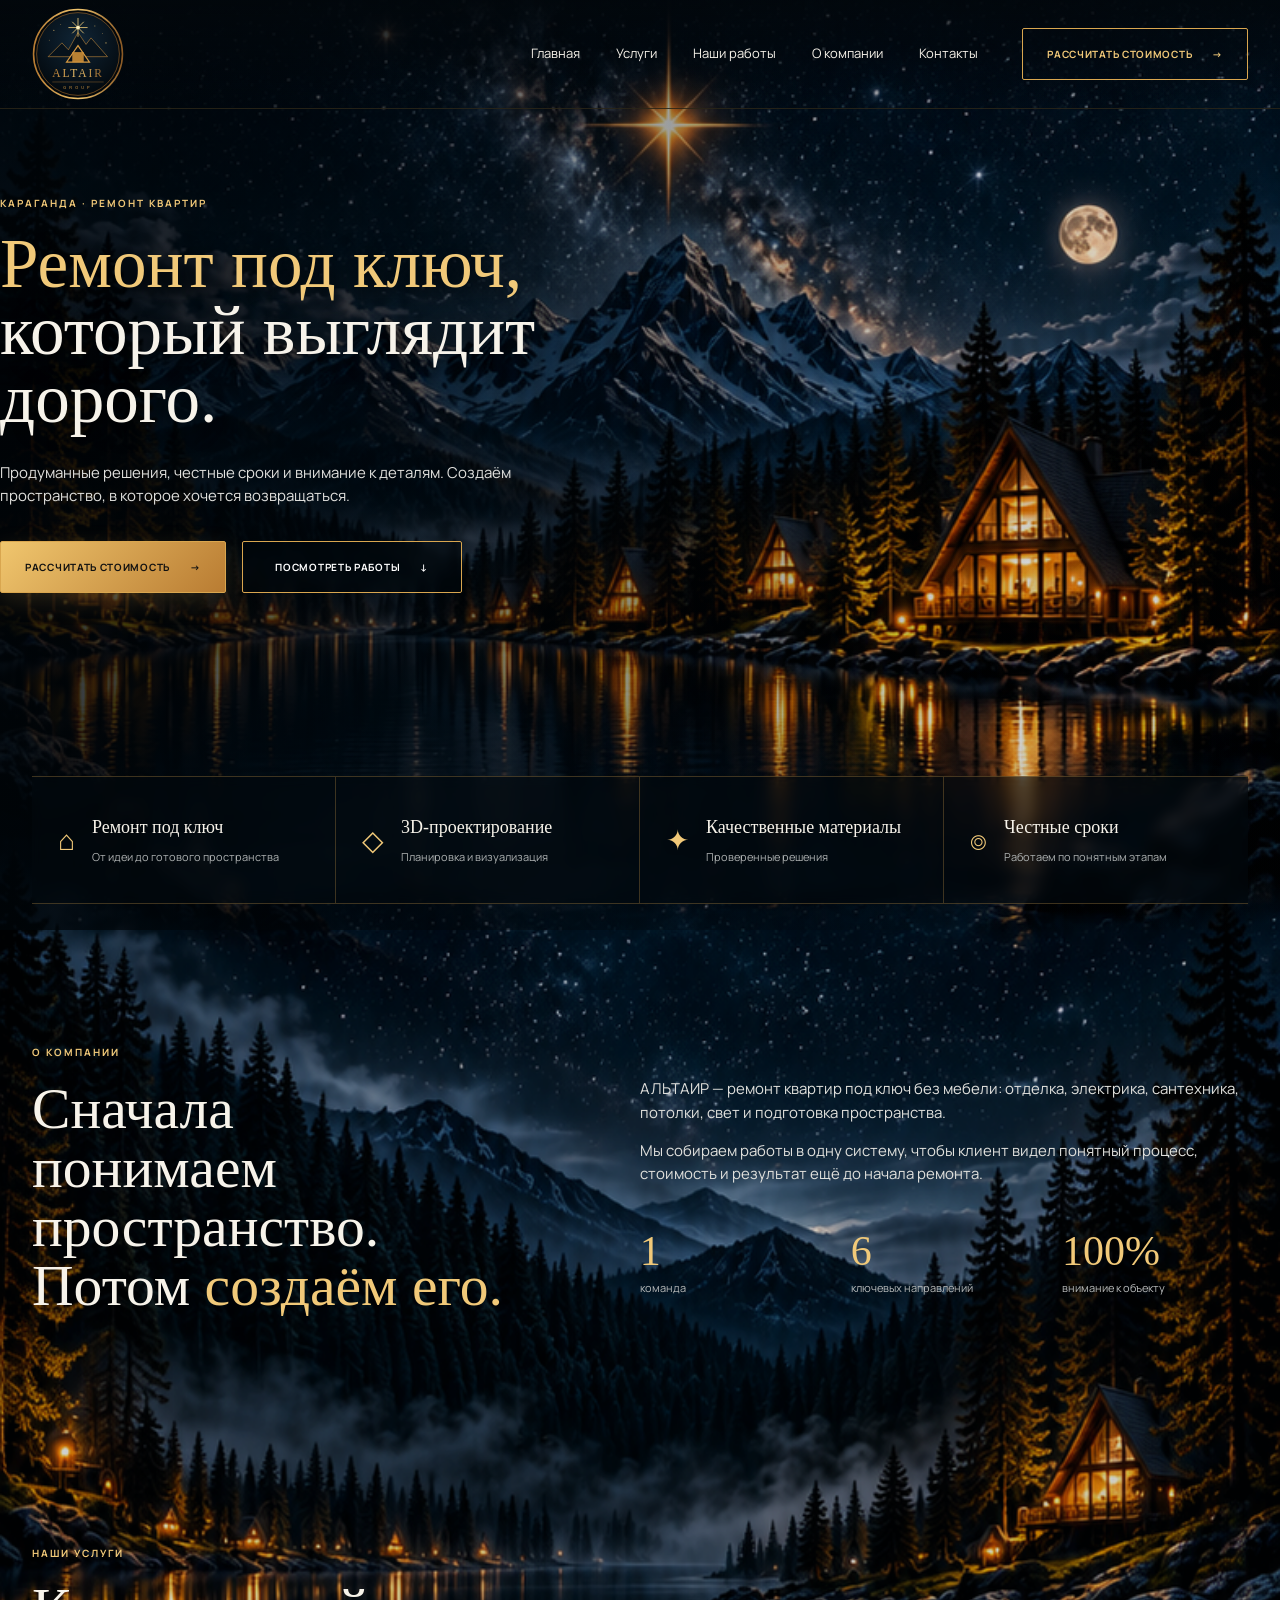
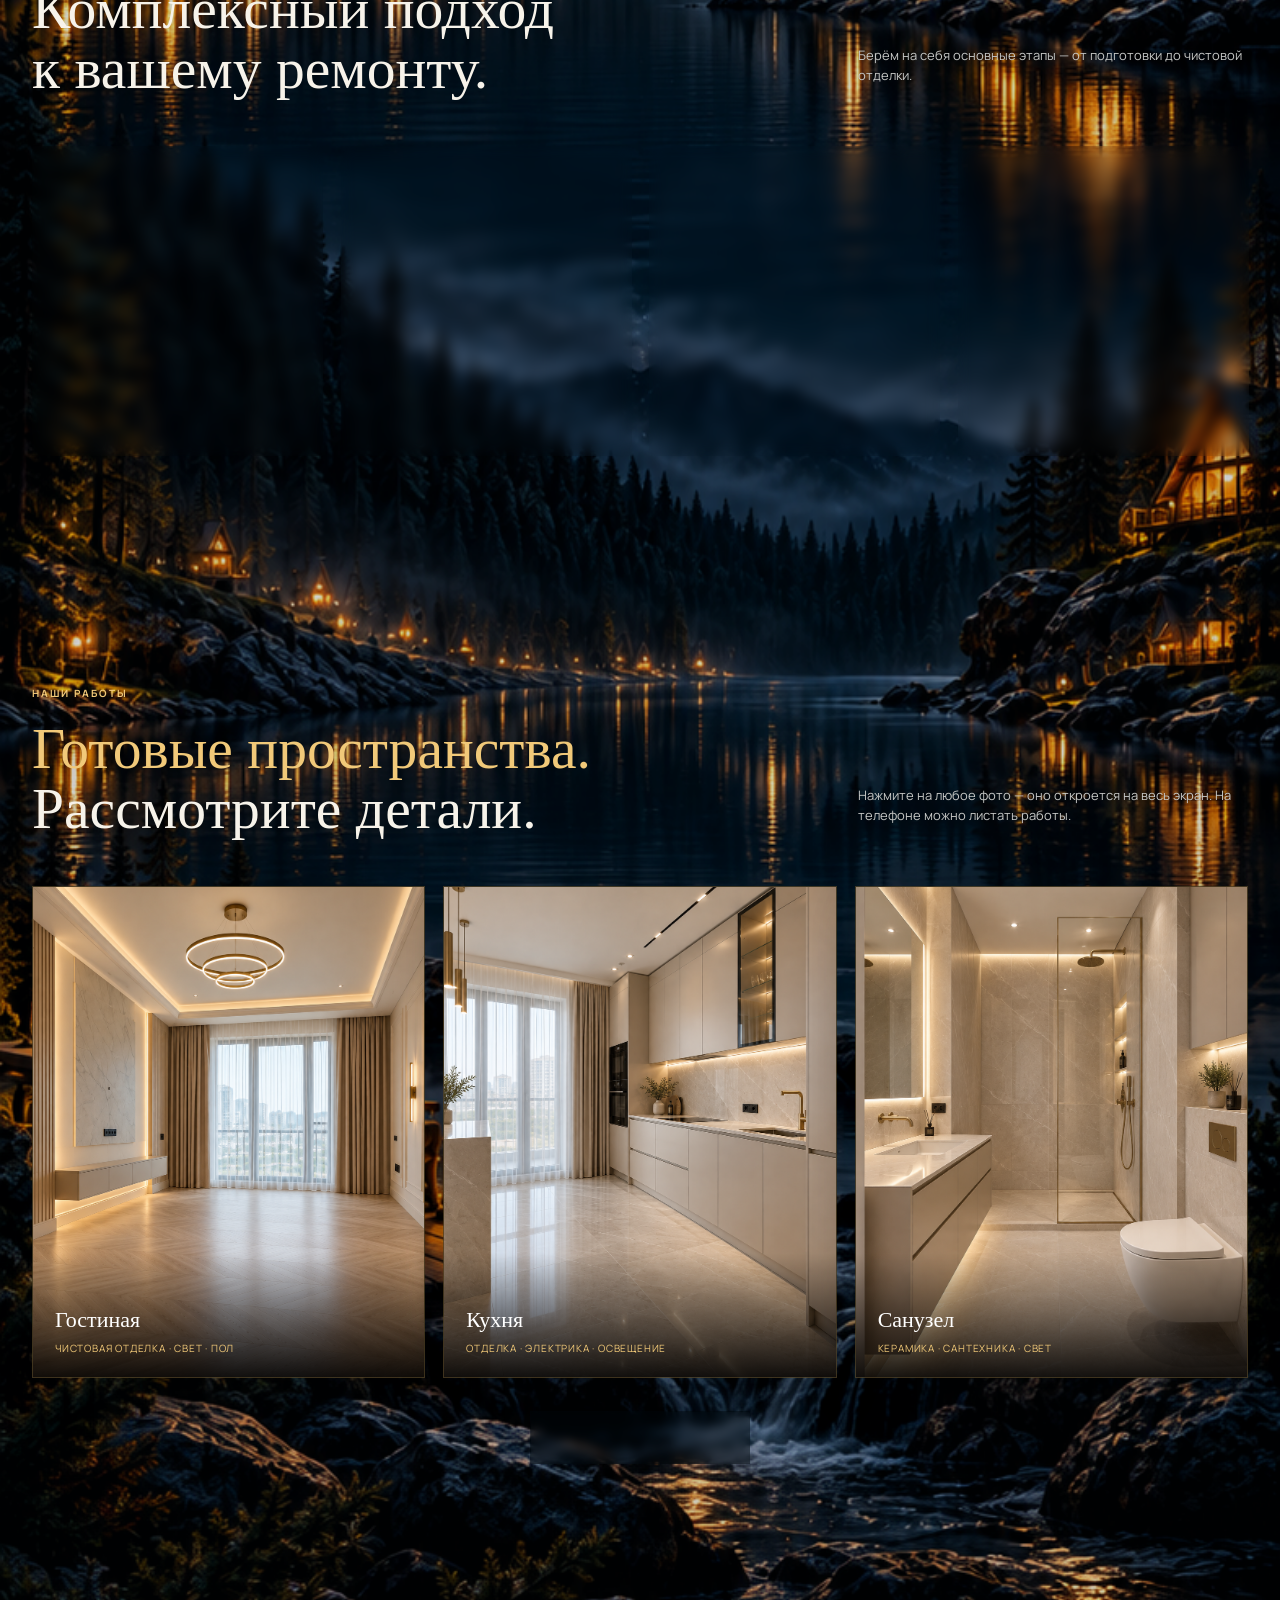
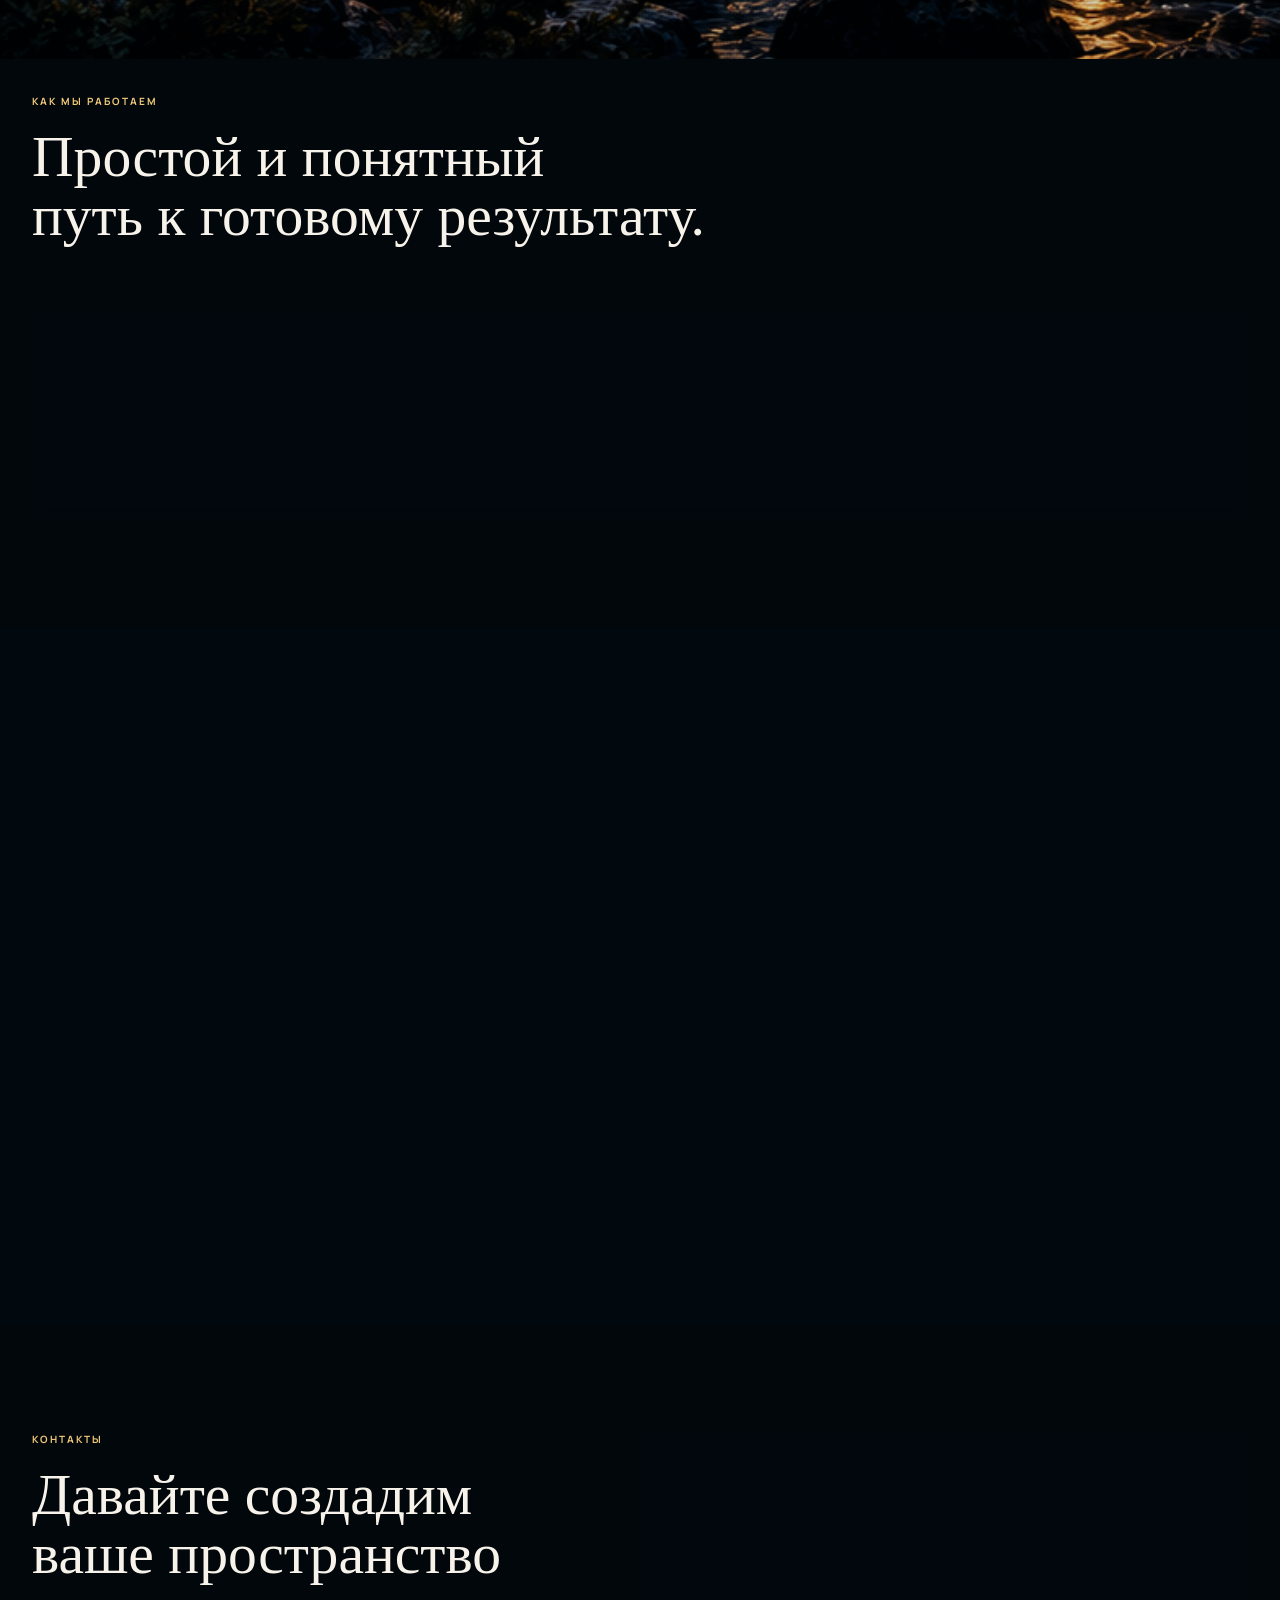
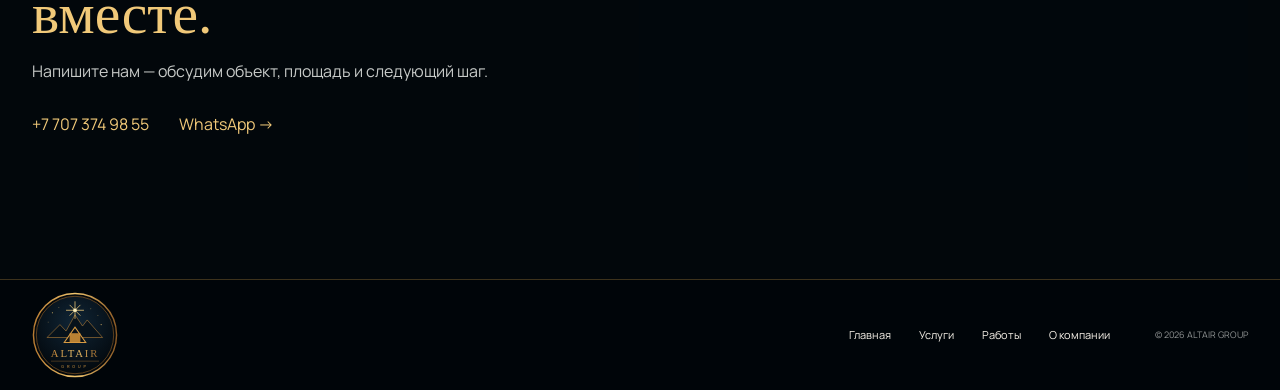
==== commit a090b359: "Replace old portfolio with three new fullscreen works" ====
--- a/index.html
+++ b/index.html
@@ -1 +1 @@
-<!doctype html><html lang="ru"><head><meta charset="utf-8"><meta name="viewport" content="width=device-width,initial-scale=1"><meta name="description" content="АЛЬТАИР — ремонт квартир под ключ в Караганде. Отделка, электрика, сантехника и 3D-проектирование."><title>АЛЬТАИР — ремонт под ключ</title><link rel="preconnect" href="https://fonts.googleapis.com"><link rel="preconnect" href="https://fonts.gstatic.com" crossorigin><link href="https://fonts.googleapis.com/css2?family=Manrope:wght@400;500;600;700;800&display=swap" rel="stylesheet"><link rel="stylesheet" href="style.css"></head><body><header class="header"><div class="wrap nav"><a class="brand" href="#top"><img src="assets/logo.svg" alt="АЛЬТАИР"></a><nav><a href="#top">Главная</a><a href="#services">Услуги</a><a href="#works">Наши работы</a><a href="#about">О компании</a><a href="#contact">Контакты</a></nav><a class="nav-cta" href="#calculator">Рассчитать стоимость <span>→</span></a><button class="burger" type="button" aria-label="Меню">☰</button></div></header><main id="top"><section class="hero"><div class="hero-shade"></div><div class="wrap hero-inner"><div class="hero-copy"><p class="eyebrow">КАРАГАНДА · РЕМОНТ КВАРТИР</p><h1><span>Ремонт под ключ,</span><br>который выглядит<br>дорого.</h1><p class="lead">Продуманные решения, честные сроки и внимание к деталям. Создаём пространство, в которое хочется возвращаться.</p><div class="hero-actions"><a class="btn primary" href="#calculator">Рассчитать стоимость <span>→</span></a><a class="btn ghost" href="#works">Посмотреть работы <span>↓</span></a></div></div></div><div class="wrap feature-strip"><div class="feature"><span class="feature-icon">⌂</span><div><b>Ремонт под ключ</b><small>От идеи до готового пространства</small></div></div><div class="feature"><span class="feature-icon">◇</span><div><b>3D-проектирование</b><small>Планировка и визуализация</small></div></div><div class="feature"><span class="feature-icon">✦</span><div><b>Качественные материалы</b><small>Проверенные решения</small></div></div><div class="feature"><span class="feature-icon">⌾</span><div><b>Честные сроки</b><small>Работаем по понятным этапам</small></div></div></div></section><section id="about" class="about section"><div class="wrap about-grid"><div><p class="eyebrow">О КОМПАНИИ</p><h2>Сначала<br>понимаем<br>пространство.<br>Потом <em>создаём его.</em></h2></div><div class="about-copy"><p>АЛЬТАИР — ремонт квартир под ключ без мебели: отделка, электрика, сантехника, потолки, свет и подготовка пространства.</p><p>Мы собираем работы в одну систему, чтобы клиент видел понятный процесс, стоимость и результат ещё до начала ремонта.</p><div class="stats"><div><strong>1</strong><span>команда</span></div><div><strong>6</strong><span>ключевых направлений</span></div><div><strong>100%</strong><span>внимание к объекту</span></div></div></div></div></section><section id="services" class="section services"><div class="wrap"><div class="section-title"><div><p class="eyebrow">НАШИ УСЛУГИ</p><h2>Комплексный подход<br>к вашему ремонту.</h2></div><p>Берём на себя основные этапы — от подготовки до чистовой отделки.</p></div><div class="service-cards"><article><span>01</span><h3>Ремонт квартир</h3><p>Комплексный ремонт под ключ без мебели.</p><a href="#calculator">Подробнее →</a></article><article><span>02</span><h3>3D-проектирование</h3><p>Планировка, визуализация и технические решения до начала работ.</p><a href="#design">Подробнее →</a></article><article><span>03</span><h3>Электрика</h3><p>Разводка, освещение, розетки и подготовка точек.</p><a href="#calculator">Подробнее →</a></article><article><span>04</span><h3>Сантехника</h3><p>Разводка и монтаж инженерных систем.</p><a href="#calculator">Подробнее →</a></article></div></div></section><section id="works" class="section works"><div class="wrap"><div class="section-title"><div><p class="eyebrow">НАШИ РАБОТЫ</p><h2><em>Реальные интерьеры.</em><br>Реальный результат.</h2></div><p>Показываем пространство так, как его будет видеть клиент после завершения работ.</p></div><div class="portfolio"><article class="portfolio-main"><img src="assets/works-portfolio.svg" alt="Портфолио ALTAIR"><div class="portfolio-caption"><b>Готовые пространства</b><span>Отделка · электрика · сантехника · свет</span></div></article><article id="design" class="portfolio-side"><img src="assets/design.svg" alt="3D проект квартиры"><div class="portfolio-caption"><b>3D-проект</b><span>Планировка до начала ремонта</span></div></article></div><div class="center-action"><a class="btn ghost" href="#contact">Обсудить свой проект <span>→</span></a></div></div></section><section id="process" class="section process"><div class="wrap"><p class="eyebrow">КАК МЫ РАБОТАЕМ</p><h2>Простой и понятный<br>путь к готовому результату.</h2><div class="steps"><div><strong>01</strong><h3>Заявка</h3><p>Обсуждаем задачу и ваши пожелания.</p></div><div><strong>02</strong><h3>Замер и смета</h3><p>Выезжаем на объект и считаем объём работ.</p></div><div><strong>03</strong><h3>Договор</h3><p>Фиксируем сроки, стоимость и этапы.</p></div><div><strong>04</strong><h3>Реализация</h3><p>Выполняем работы по согласованному плану.</p></div><div><strong>05</strong><h3>Сдача</h3><p>Проверяем результат вместе с заказчиком.</p></div></div></div></section><section id="calculator" class="section calculator"><div class="wrap calc-panel"><div class="calc-copy"><p class="eyebrow">СТОИМОСТЬ</p><h2>Рассчитайте стоимость<br>вашего ремонта.</h2><p>Предварительный ориентир за минуту. Точную смету сформируем после обсуждения объекта.</p><div class="calc-perks"><span>⚡ Быстрый расчёт</span><span>▤ Понятная смета</span><span>✦ Без скрытых работ</span></div></div><div class="calc-box"><label>Площадь, м²<input id="area" type="number" min="1" value="50"></label><div class="toggle"><button type="button" data-rate="69000" class="active">Standard</button><button type="button" data-rate="80000">Comfort</button></div><div class="total"><span>Ориентировочно</span><strong id="total">3 450 000 ₸</strong></div><a href="https://wa.me/77073749855?text=Здравствуйте!%20Хочу%20обсудить%20расчёт%20ремонта." target="_blank" rel="noopener" class="btn primary full">Обсудить расчёт <span>→</span></a></div></div></section><section id="contact" class="section contact"><div class="wrap contact-grid"><div><p class="eyebrow">КОНТАКТЫ</p><h2>Давайте создадим<br>ваше пространство <em>вместе.</em></h2><p>Напишите нам — обсудим объект, площадь и следующий шаг.</p><div class="contact-links"><a href="tel:+77073749855">+7 707 374 98 55</a><a href="https://wa.me/77073749855" target="_blank" rel="noopener">WhatsApp →</a></div></div><form id="contactForm"><input required name="name" placeholder="Ваше имя"><input required name="phone" type="tel" placeholder="Телефон / WhatsApp"><input name="area" placeholder="Площадь, м²"><button class="btn primary full" type="submit">Оставить заявку <span>→</span></button></form></div></section></main><footer><div class="wrap footer"><a class="footer-brand" href="#top"><img src="assets/logo.svg" alt="АЛЬТАИР"></a><nav><a href="#top">Главная</a><a href="#services">Услуги</a><a href="#works">Работы</a><a href="#about">О компании</a></nav><span>© 2026 ALTAIR GROUP</span></div></footer><script src="script.js"></script></body></html>+<!doctype html><html lang="ru"><head><meta charset="utf-8"><meta name="viewport" content="width=device-width,initial-scale=1"><meta name="description" content="АЛЬТАИР — ремонт квартир под ключ в Караганде. Отделка, электрика, сантехника и 3D-проектирование."><title>АЛЬТАИР — ремонт под ключ</title><link rel="preconnect" href="https://fonts.googleapis.com"><link rel="preconnect" href="https://fonts.gstatic.com" crossorigin><link href="https://fonts.googleapis.com/css2?family=Manrope:wght@400;500;600;700;800&display=swap" rel="stylesheet"><link rel="stylesheet" href="style.css"><link rel="stylesheet" href="gallery.css"></head><body><header class="header"><div class="wrap nav"><a class="brand" href="#top"><img src="assets/logo.svg" alt="АЛЬТАИР"></a><nav><a href="#top">Главная</a><a href="#services">Услуги</a><a href="#works">Наши работы</a><a href="#about">О компании</a><a href="#contact">Контакты</a></nav><a class="nav-cta" href="#calculator">Рассчитать стоимость <span>→</span></a><button class="burger" type="button" aria-label="Меню">☰</button></div></header><main id="top"><section class="hero"><div class="hero-shade"></div><div class="wrap hero-inner"><div class="hero-copy"><p class="eyebrow">КАРАГАНДА · РЕМОНТ КВАРТИР</p><h1><span>Ремонт под ключ,</span><br>который выглядит<br>дорого.</h1><p class="lead">Продуманные решения, честные сроки и внимание к деталям. Создаём пространство, в которое хочется возвращаться.</p><div class="hero-actions"><a class="btn primary" href="#calculator">Рассчитать стоимость <span>→</span></a><a class="btn ghost" href="#works">Посмотреть работы <span>↓</span></a></div></div></div><div class="wrap feature-strip"><div class="feature"><span class="feature-icon">⌂</span><div><b>Ремонт под ключ</b><small>От идеи до готового пространства</small></div></div><div class="feature"><span class="feature-icon">◇</span><div><b>3D-проектирование</b><small>Планировка и визуализация</small></div></div><div class="feature"><span class="feature-icon">✦</span><div><b>Качественные материалы</b><small>Проверенные решения</small></div></div><div class="feature"><span class="feature-icon">⌾</span><div><b>Честные сроки</b><small>Работаем по понятным этапам</small></div></div></div></section><section id="about" class="about section"><div class="wrap about-grid"><div><p class="eyebrow">О КОМПАНИИ</p><h2>Сначала<br>понимаем<br>пространство.<br>Потом <em>создаём его.</em></h2></div><div class="about-copy"><p>АЛЬТАИР — ремонт квартир под ключ без мебели: отделка, электрика, сантехника, потолки, свет и подготовка пространства.</p><p>Мы собираем работы в одну систему, чтобы клиент видел понятный процесс, стоимость и результат ещё до начала ремонта.</p><div class="stats"><div><strong>1</strong><span>команда</span></div><div><strong>6</strong><span>ключевых направлений</span></div><div><strong>100%</strong><span>внимание к объекту</span></div></div></div></div></section><section id="services" class="section services"><div class="wrap"><div class="section-title"><div><p class="eyebrow">НАШИ УСЛУГИ</p><h2>Комплексный подход<br>к вашему ремонту.</h2></div><p>Берём на себя основные этапы — от подготовки до чистовой отделки.</p></div><div class="service-cards"><article><span>01</span><h3>Ремонт квартир</h3><p>Комплексный ремонт под ключ без мебели.</p><a href="#calculator">Подробнее →</a></article><article><span>02</span><h3>3D-проектирование</h3><p>Планировка, визуализация и технические решения до начала работ.</p><a href="#design">Подробнее →</a></article><article><span>03</span><h3>Электрика</h3><p>Разводка, освещение, розетки и подготовка точек.</p><a href="#calculator">Подробнее →</a></article><article><span>04</span><h3>Сантехника</h3><p>Разводка и монтаж инженерных систем.</p><a href="#calculator">Подробнее →</a></article></div></div></section><section id="works" class="section works"><div class="wrap"><div class="section-title"><div><p class="eyebrow">НАШИ РАБОТЫ</p><h2><em>Готовые пространства.</em><br>Рассмотрите детали.</h2></div><p>Нажмите на любое фото — оно откроется на весь экран. На телефоне можно листать работы.</p></div><div class="works-gallery"><figure class="work-card" data-name="Гостиная"><img src="assets/гостиная.png" alt="Готовый ремонт гостиной ALTAIR" loading="lazy"><figcaption>Гостиная<span>чистовая отделка · свет · пол</span></figcaption></figure><figure class="work-card" data-name="Кухня"><img src="assets/кухня.png" alt="Готовый ремонт кухни ALTAIR" loading="lazy"><figcaption>Кухня<span>отделка · электрика · освещение</span></figcaption></figure><figure class="work-card" data-name="Санузел"><img src="assets/санузел.png" alt="Готовый ремонт санузла ALTAIR" loading="lazy"><figcaption>Санузел<span>керамика · сантехника · свет</span></figcaption></figure></div><div class="center-action"><a class="btn ghost" href="#contact">Обсудить свой проект <span>→</span></a></div></div></section><section id="design" class="section process"><div class="wrap"><p class="eyebrow">КАК МЫ РАБОТАЕМ</p><h2>Простой и понятный<br>путь к готовому результату.</h2><div class="steps"><div><strong>01</strong><h3>Заявка</h3><p>Обсуждаем задачу и ваши пожелания.</p></div><div><strong>02</strong><h3>Замер и смета</h3><p>Выезжаем на объект и считаем объём работ.</p></div><div><strong>03</strong><h3>Договор</h3><p>Фиксируем сроки, стоимость и этапы.</p></div><div><strong>04</strong><h3>Реализация</h3><p>Выполняем работы по согласованному плану.</p></div><div><strong>05</strong><h3>Сдача</h3><p>Проверяем результат вместе с заказчиком.</p></div></div></div></section><section id="calculator" class="section calculator"><div class="wrap calc-panel"><div class="calc-copy"><p class="eyebrow">СТОИМОСТЬ</p><h2>Рассчитайте стоимость<br>вашего ремонта.</h2><p>Предварительный ориентир за минуту. Точную смету сформируем после обсуждения объекта.</p><div class="calc-perks"><span>⚡ Быстрый расчёт</span><span>▤ Понятная смета</span><span>✦ Без скрытых работ</span></div></div><div class="calc-box"><label>Площадь, м²<input id="area" type="number" min="1" value="50"></label><div class="toggle"><button type="button" data-rate="69000" class="active">Standard</button><button type="button" data-rate="80000">Comfort</button></div><div class="total"><span>Ориентировочно</span><strong id="total">3 450 000 ₸</strong></div><a href="https://wa.me/77073749855?text=Здравствуйте!%20Хочу%20обсудить%20расчёт%20ремонта." target="_blank" rel="noopener" class="btn primary full">Обсудить расчёт <span>→</span></a></div></div></section><section id="contact" class="section contact"><div class="wrap contact-grid"><div><p class="eyebrow">КОНТАКТЫ</p><h2>Давайте создадим<br>ваше пространство <em>вместе.</em></h2><p>Напишите нам — обсудим объект, площадь и следующий шаг.</p><div class="contact-links"><a href="tel:+77073749855">+7 707 374 98 55</a><a href="https://wa.me/77073749855" target="_blank" rel="noopener">WhatsApp →</a></div></div><form id="contactForm"><input required name="name" placeholder="Ваше имя"><input required name="phone" type="tel" placeholder="Телефон / WhatsApp"><input name="area" placeholder="Площадь, м²"><button class="btn primary full" type="submit">Оставить заявку <span>→</span></button></form></div></section></main><footer><div class="wrap footer"><a class="footer-brand" href="#top"><img src="assets/logo.svg" alt="АЛЬТАИР"></a><nav><a href="#top">Главная</a><a href="#services">Услуги</a><a href="#works">Работы</a><a href="#about">О компании</a></nav><span>© 2026 ALTAIR GROUP</span></div></footer><div class="lightbox" id="lightbox" aria-hidden="true"><button class="lightbox-close" type="button" aria-label="Закрыть">×</button><button class="lightbox-prev" type="button" aria-label="Предыдущее фото">‹</button><img id="lightboxImage" alt=""><button class="lightbox-next" type="button" aria-label="Следующее фото">›</button><div class="lightbox-name" id="lightboxName"></div></div><script src="script.js"></script></body></html>
--- a/style.css
+++ b/style.css
@@ -1 +1 @@
-:root{--night:#02070b;--gold:#d7a24b;--gold2:#f0c66f;--line:rgba(215,162,75,.28);--white:#f7f2e8;--muted:#c0c2c1}*{box-sizing:border-box}html{scroll-behavior:smooth}body{margin:0;font-family:Manrope,Arial,sans-serif;color:var(--white);line-height:1.5;background:#02070b url('assets/altair-bg.png.png') center top/100% auto no-repeat fixed}body:before{content:'';position:fixed;inset:0;z-index:-1;background:rgba(1,6,10,.26);pointer-events:none}a{text-decoration:none;color:inherit}.wrap{width:min(1180px,calc(100% - 48px));margin:auto}.header{position:absolute;z-index:20;top:0;left:0;width:100%;border-bottom:1px solid rgba(215,162,75,.2);background:linear-gradient(180deg,rgba(1,5,8,.72),rgba(1,5,8,.06))}.nav{height:96px;display:flex;align-items:center;gap:38px}.brand{display:flex;align-items:center;gap:13px;margin-right:auto}.brand img{width:70px;height:70px;border-radius:50%;object-fit:cover}.brand span{font-family:Georgia,serif;letter-spacing:.16em;font-size:14px;color:var(--gold2)}.brand small{display:block;font-family:Manrope,sans-serif;font-size:7px;letter-spacing:.18em;color:#fff;opacity:.7}.nav nav{display:flex;gap:30px;font-size:12px;color:rgba(255,255,255,.84)}.nav-cta{font-size:10px;text-transform:uppercase;letter-spacing:.1em;border:1px solid var(--gold);color:var(--gold2);padding:13px 17px}.burger{display:none;background:none;border:0;color:var(--gold2);font-size:22px}.hero{min-height:900px;position:relative;display:flex;align-items:center;overflow:hidden}.hero-media{display:none}.hero-overlay{position:absolute;inset:0;background:linear-gradient(90deg,rgba(1,5,8,.78),rgba(1,5,8,.28) 55%,rgba(1,5,8,.05)),linear-gradient(180deg,rgba(0,0,0,.08),transparent 65%,rgba(1,6,10,.36))}.hero-content{position:relative;padding-top:98px}.eyebrow{font-size:10px;letter-spacing:.24em;font-weight:700;color:var(--gold2);margin:0 0 22px}.eyebrow.dark{color:var(--gold2)}.hero h1,.contact h2,.intro h2,.design h2,.price h2,.calculator h2,.process h2,.section-head h2{font-family:Georgia,'Times New Roman',serif;font-weight:400}.hero h1{font-size:clamp(50px,6.5vw,92px);line-height:.96;max-width:900px;margin:0 0 28px;text-shadow:0 6px 30px #000}.hero h1 em,.contact h2 em{font-style:normal;color:var(--gold2)}.lead{font-size:15px;max-width:590px;color:rgba(255,255,255,.86)}.actions{display:flex;align-items:center;gap:30px;margin-top:40px}.btn{display:inline-flex;justify-content:space-between;align-items:center;gap:32px;padding:16px 20px;text-transform:uppercase;letter-spacing:.1em;font-size:10px;font-weight:800;cursor:pointer;border:1px solid #e1b45b;background:linear-gradient(135deg,#f0c66f,#b8782e);color:#111}.text-link{font-size:11px;text-transform:uppercase;letter-spacing:.11em;color:#fff;border-bottom:1px solid var(--gold);padding-bottom:5px}.hero-note{position:absolute;right:34px;bottom:34px;font-size:9px;letter-spacing:.18em;color:var(--gold2)}main>section:not(.hero){background:transparent!important;position:relative}main>section:not(.hero):before{content:'';position:absolute;inset:0;background:rgba(2,9,14,.34);z-index:0;pointer-events:none}main>section:not(.hero)>.wrap{position:relative;z-index:1}.intro,.design,.price,.calculator,.process,.services,.contact,.works{padding:120px 0}.intro-grid,.design-grid,.price-grid,.calc-grid,.contact-grid{display:grid;grid-template-columns:1fr 1fr;gap:100px;align-items:center}.intro h2,.design h2,.price h2,.calculator h2,.process h2,.section-head h2{font-size:clamp(42px,5vw,68px);line-height:1.02;margin:0;text-shadow:0 3px 20px #000}.intro h2 span,.design h2 span,.price h2 span,.process h2 span{color:var(--gold2)}.intro-copy,.muted,.design-copy>p:not(.eyebrow){color:#d0d1cf;font-size:15px}.arrow-link{color:var(--gold2);font-size:11px}.section-head{display:flex;justify-content:space-between;align-items:end;margin-bottom:50px}.section-head>p{color:#c5c7c6;font-size:13px;text-align:right}.work-grid{display:grid;grid-template-columns:1.45fr .8fr;gap:18px}.work{position:relative;overflow:hidden;min-height:420px;border:1px solid var(--line);background:rgba(2,9,14,.78);backdrop-filter:blur(5px)}.work.featured{min-height:620px}.work img{width:100%;height:100%;object-fit:cover}.work-caption{position:absolute;left:0;right:0;bottom:0;padding:32px;background:linear-gradient(transparent,rgba(0,0,0,.9))}.work-caption span,.placeholder span{font-size:9px;color:var(--gold2)}.work-caption h3,.placeholder h3{font-family:Georgia,serif;font-size:30px;font-weight:400}.placeholder{display:flex;align-items:end;padding:34px}.design-image{height:620px;overflow:hidden;border:1px solid var(--line);background:rgba(2,9,14,.72)}.design-image img{width:100%;height:100%;object-fit:cover}.design-copy ul{list-style:none;padding:0;border-top:1px solid var(--line)}.design-copy li{padding:18px 0;border-bottom:1px solid var(--line)}.service-list{display:grid;grid-template-columns:repeat(3,1fr);border-top:1px solid var(--line);margin-top:50px;background:rgba(2,9,14,.48);backdrop-filter:blur(4px)}.service-list>div{padding:28px 22px 35px;border-bottom:1px solid var(--line);min-height:185px}.service-list h3,.steps h3{font-family:Georgia,serif;font-weight:400}.service-list b,.steps b{color:var(--gold2)}.service-list p,.steps p{color:#c1c4c3}.price-card,.calc-box{background:rgba(2,10,16,.76);padding:40px;border:1px solid var(--line);backdrop-filter:blur(8px)}.price-row{display:flex;justify-content:space-between;padding:25px 0;border-top:1px solid var(--line)}.price-row span{color:var(--gold2)}.price-row strong{font-family:Georgia,serif;font-size:30px}.calc-box label{color:var(--gold2);font-size:10px;text-transform:uppercase}.calc-box input,.contact input{width:100%;background:transparent;border:0;border-bottom:1px solid var(--line);padding:15px 0;color:#fff;font:inherit}.toggle{display:grid;grid-template-columns:1fr 1fr;margin:30px 0;border:1px solid var(--line)}.toggle button{padding:14px;border:0;background:rgba(0,0,0,.35);color:#fff}.toggle button.active{background:linear-gradient(135deg,#e9bc61,#b8772d);color:#111}.total{padding:25px 0}.total strong{display:block;font-family:Georgia,serif;font-size:40px;color:var(--gold2)}.steps{display:grid;grid-template-columns:repeat(5,1fr);margin-top:70px;background:rgba(2,9,14,.5);backdrop-filter:blur(4px);border:1px solid var(--line)}.steps>div{padding:28px 20px;min-height:170px;border-right:1px solid var(--line)}.contact h2{font-size:clamp(48px,6vw,78px);line-height:.96;margin:0}.contact form{display:flex;flex-direction:column;background:rgba(2,9,14,.52);padding:30px;border:1px solid var(--line);backdrop-filter:blur(5px)}footer{background:rgba(1,5,8,.72);border-top:1px solid var(--line)}.footer{display:flex;justify-content:space-between;padding:25px 0;font-size:10px;color:#b5b7b5}.footer a{color:var(--gold2)}@media(max-width:800px){body{background-attachment:scroll;background-size:auto 100%;background-position:center top}.wrap{width:min(100% - 30px,1180px)}.nav{height:78px}.brand img{width:54px;height:54px}.nav nav,.nav-cta{display:none}.burger{display:block}.hero{min-height:760px}.hero h1{font-size:52px}.intro,.design,.price,.calculator,.process,.services,.contact,.works{padding:80px 0}.intro-grid,.design-grid,.price-grid,.calc-grid,.contact-grid{grid-template-columns:1fr;gap:45px}.work-grid{grid-template-columns:1fr}.work.featured,.work{min-height:460px}.design-image{height:400px}.service-list,.steps{grid-template-columns:1fr}.steps>div{border-right:0;border-bottom:1px solid var(--line)}.section-head{display:block}.section-head>p{text-align:left}.actions{align-items:flex-start;flex-direction:column}.footer{flex-direction:column;gap:10px}}+:root{--gold:#d9a64f;--gold2:#f1c979;--ink:#03090e;--glass:rgba(2,10,16,.68);--line:rgba(218,166,79,.28);--white:#f7f3ea;--muted:#c4c6c5}*{box-sizing:border-box}html{scroll-behavior:smooth}body{margin:0;font-family:Manrope,Arial,sans-serif;color:var(--white);background:#02070b url('assets/altair-bg.png.png') center top/100% auto no-repeat fixed;line-height:1.55}a{text-decoration:none;color:inherit}img{display:block;max-width:100%}.wrap{width:min(1320px,calc(100% - 64px));margin:auto}.header{position:absolute;z-index:20;width:100%;top:0;border-bottom:1px solid rgba(218,166,79,.16);background:linear-gradient(#02070bd9,#02070b12)}.nav{height:108px;display:flex;align-items:center;gap:34px}.brand{margin-right:auto;display:flex;align-items:center;flex:0 0 auto}.brand img{width:92px;height:92px;object-fit:contain}.nav nav{display:flex;align-items:center;gap:36px;font-size:13px;white-space:nowrap}.nav nav a{padding:12px 0;border-bottom:1px solid transparent}.nav nav a:hover{color:var(--gold2);border-color:var(--gold)}.nav-cta,.btn{min-height:52px;display:inline-flex;align-items:center;justify-content:center;gap:20px;border:1px solid var(--gold);padding:0 24px;text-transform:uppercase;letter-spacing:.07em;font-size:10px;font-weight:700;white-space:nowrap;line-height:1;border-radius:2px}.nav-cta{color:var(--gold2);margin-left:10px;flex:0 0 auto}.burger{display:none;border:0;background:none;color:var(--gold2);font-size:25px}.hero{min-height:930px;position:relative;padding-top:108px;display:flex;flex-direction:column;justify-content:center}.hero-shade{position:absolute;inset:0;background:linear-gradient(90deg,rgba(0,5,9,.80) 0%,rgba(0,5,9,.42) 44%,rgba(0,5,9,.08) 75%),linear-gradient(180deg,rgba(0,0,0,.05),rgba(0,5,9,.14))}.hero-inner{position:relative;z-index:2;width:100%}.hero-copy{max-width:720px;padding:62px 0 130px}.eyebrow{margin:0 0 18px;color:var(--gold2);font-size:10px;font-weight:700;letter-spacing:.2em}.hero h1,h2{font-family:Georgia,'Times New Roman',serif;font-weight:400}.hero h1{font-size:clamp(54px,5.4vw,82px);line-height:.98;margin:0 0 28px;text-shadow:0 4px 24px #000}.hero h1 span,h2 em{font-style:normal;color:var(--gold2)}.lead{max-width:590px;font-size:15px;color:#e0e0dd}.hero-actions{display:flex;gap:16px;align-items:center;margin-top:34px;flex-wrap:wrap}.hero-actions .btn{min-width:220px}.btn.primary{background:linear-gradient(135deg,#f0c66e,#b97c32);color:#101010;box-shadow:0 8px 24px rgba(218,166,79,.18)}.btn.ghost{background:rgba(2,8,12,.46);color:#fff;backdrop-filter:blur(5px)}.btn:hover,.nav-cta:hover{transform:translateY(-1px);filter:brightness(1.08)}.feature-strip{position:relative;z-index:3;margin-top:auto;display:grid;grid-template-columns:repeat(4,1fr);background:rgba(2,9,14,.60);border-top:1px solid var(--line);border-bottom:1px solid var(--line);backdrop-filter:blur(7px)}.feature{min-height:126px;padding:24px 26px;display:flex;gap:17px;align-items:center;border-right:1px solid var(--line)}.feature:last-child{border-right:0}.feature-icon{font-size:28px;color:var(--gold2)}.feature b{display:block;font-family:Georgia,serif;font-size:18px;font-weight:400}.feature small{display:block;color:#aeb2b2;margin-top:6px;font-size:11px}.section{position:relative;padding:115px 0;background:transparent}.section:before{content:'';position:absolute;inset:0;background:rgba(1,8,13,.18);pointer-events:none}.section>.wrap{position:relative;z-index:1}.about-grid,.contact-grid{display:grid;grid-template-columns:.9fr 1.1fr;gap:110px;align-items:center}.about h2,.section-title h2,.process h2,.calculator h2,.contact h2{font-size:clamp(42px,4.5vw,64px);line-height:1.03;margin:0}.about-copy{font-size:15px;color:#e0e0dc}.about-copy>p{max-width:620px}.stats{display:grid;grid-template-columns:repeat(3,1fr);gap:25px;margin-top:42px}.stats strong{display:block;color:var(--gold2);font:400 42px Georgia,serif}.stats span{font-size:11px;color:#b8bbbb}.section-title{display:flex;justify-content:space-between;align-items:end;gap:60px;margin-bottom:48px}.section-title>p{max-width:390px;color:#c5c7c5;font-size:13px}.service-cards{display:grid;grid-template-columns:repeat(4,1fr);gap:18px}.service-cards article{min-height:310px;padding:28px;display:flex;flex-direction:column;background:linear-gradient(180deg,rgba(4,15,22,.55),rgba(2,9,14,.82));border:1px solid var(--line);backdrop-filter:blur(7px);box-shadow:0 18px 40px rgba(0,0,0,.18)}.service-cards article>span{color:var(--gold2);font-size:11px}.service-cards h3{font:400 26px Georgia,serif;margin:80px 0 10px}.service-cards p{color:#c3c6c5;font-size:12px}.service-cards a{margin-top:auto;color:var(--gold2);font-size:11px}.portfolio{display:grid;grid-template-columns:1.55fr .75fr;gap:18px}.portfolio article{height:500px;position:relative;overflow:hidden;border:1px solid var(--line);background:#071018}.portfolio img{width:100%;height:100%;object-fit:cover}.portfolio-caption{position:absolute;inset:auto 0 0;padding:30px;background:linear-gradient(transparent,rgba(0,0,0,.92))}.portfolio-caption b{display:block;font:400 25px Georgia,serif}.portfolio-caption span{font-size:11px;color:#c5c7c6}.center-action{text-align:center;margin-top:34px}.process .steps{margin-top:65px;display:grid;grid-template-columns:repeat(5,1fr);background:rgba(2,9,14,.52);border:1px solid var(--line);backdrop-filter:blur(6px)}.steps>div{min-height:205px;padding:28px 24px;border-right:1px solid var(--line);position:relative}.steps>div:last-child{border:0}.steps strong{font:400 32px Georgia,serif;color:var(--gold2)}.steps h3{font:400 19px Georgia,serif;margin:32px 0 8px}.steps p{font-size:11px;color:#c3c6c5}.calculator{padding-top:70px}.calc-panel{display:grid;grid-template-columns:1.1fr .9fr;gap:70px;padding:52px 58px;background:rgba(2,10,16,.76);border:1px solid var(--line);border-radius:4px;backdrop-filter:blur(10px);box-shadow:0 25px 65px rgba(0,0,0,.25)}.calc-copy>p:not(.eyebrow){color:#c8cac8;max-width:560px}.calc-perks{display:grid;gap:15px;margin-top:30px;color:var(--gold2);font-size:12px}.calc-box{padding-left:45px;border-left:1px solid var(--line)}.calc-box label{display:block;color:var(--gold2);font-size:10px;text-transform:uppercase;letter-spacing:.12em}.calc-box input,.contact input{width:100%;background:transparent;border:0;border-bottom:1px solid var(--line);padding:14px 0;color:#fff;font:inherit;outline:0}.calc-box input{font-size:28px}.toggle{display:grid;grid-template-columns:1fr 1fr;border:1px solid var(--line);margin:25px 0}.toggle button{height:44px;border:0;background:rgba(0,0,0,.25);color:#fff}.toggle button.active{background:linear-gradient(135deg,#efc56c,#b87b31);color:#111}.total{padding:12px 0 24px}.total span{font-size:10px;color:#aaa}.total strong{display:block;color:var(--gold2);font:400 38px Georgia,serif}.full{width:100%}.contact{padding-bottom:100px}.contact-grid{align-items:start}.contact p:not(.eyebrow){color:#c7cac8}.contact-links{display:flex;gap:30px;margin-top:28px;color:var(--gold2)}.contact form{padding:32px 38px;background:rgba(2,9,14,.65);border:1px solid var(--line);backdrop-filter:blur(7px)}.contact form input{margin-bottom:18px}.contact form .btn{margin-top:14px}footer{background:rgba(1,6,10,.78);border-top:1px solid var(--line);backdrop-filter:blur(7px)}.footer{min-height:110px;display:flex;align-items:center;gap:45px}.footer-brand{margin-right:auto}.footer-brand img{width:86px;height:86px;object-fit:contain}.footer nav{display:flex;gap:28px;font-size:11px}.footer>span{font-size:9px;color:#8f9494}@media(max-width:1050px){.wrap{width:min(100% - 40px,1320px)}.nav nav{gap:18px}.nav-cta{padding:0 16px}.service-cards{grid-template-columns:repeat(2,1fr)}.about-grid,.contact-grid{gap:55px}.calc-panel{gap:35px}.hero-actions .btn{min-width:200px}}@media(max-width:760px){body{background-attachment:scroll;background-size:auto 100%;background-position:center top}.wrap{width:calc(100% - 30px)}.nav{height:82px}.brand img{width:68px;height:68px}.nav nav,.nav-cta{display:none}.burger{display:block}.hero{min-height:900px;padding-top:82px}.hero-copy{padding:70px 0 50px}.hero h1{font-size:49px}.hero-actions{display:grid;grid-template-columns:1fr;width:100%;max-width:340px}.hero-actions .btn{width:100%;min-width:0;min-height:54px;justify-content:space-between;padding:0 18px}.feature-strip{grid-template-columns:1fr 1fr}.feature{min-height:110px;padding:18px 14px}.feature:nth-child(2){border-right:0}.section{padding:78px 0}.about-grid,.contact-grid,.calc-panel{grid-template-columns:1fr;gap:40px}.section-title{display:block}.section-title>p{margin-top:20px}.service-cards{grid-template-columns:1fr}.service-cards article{min-height:230px}.service-cards h3{margin-top:45px}.portfolio{grid-template-columns:1fr}.portfolio article{height:390px}.process .steps{grid-template-columns:1fr}.steps>div{min-height:0;border-right:0;border-bottom:1px solid var(--line)}.calc-panel{padding:30px 22px}.calc-box{padding:30px 0 0;border-left:0;border-top:1px solid var(--line)}.stats{gap:10px}.stats strong{font-size:30px}.footer{flex-wrap:wrap;padding:20px 0}.footer nav{order:3;width:100%;justify-content:space-between}.footer-brand img{width:68px;height:68px}.contact-links{flex-direction:column;gap:8px}}
--- a/gallery.css
+++ b/gallery.css
@@ -0,0 +1 @@
+.works-gallery{display:grid;grid-template-columns:repeat(3,minmax(0,1fr));gap:18px}.work-card{position:relative;margin:0;overflow:hidden;border:1px solid var(--line);background:rgba(2,9,14,.7);cursor:zoom-in;aspect-ratio:4/5;box-shadow:0 18px 40px rgba(0,0,0,.22)}.work-card img{width:100%;height:100%;object-fit:cover;object-position:center;transition:transform .35s ease}.work-card:hover img{transform:scale(1.015)}.work-card figcaption{position:absolute;left:0;right:0;bottom:0;padding:50px 22px 20px;background:linear-gradient(transparent,rgba(0,0,0,.9));font-family:Georgia,serif;font-size:22px;color:#fff}.work-card figcaption span{display:block;margin-top:4px;font-family:Manrope,sans-serif;font-size:10px;letter-spacing:.08em;color:var(--gold2);text-transform:uppercase}.lightbox{position:fixed;inset:0;z-index:9999;display:none;align-items:center;justify-content:center;background:rgba(0,0,0,.96);padding:20px}.lightbox.open{display:flex}.lightbox img{display:block;max-width:min(96vw,1400px);max-height:92vh;width:auto;height:auto;object-fit:contain}.lightbox-close,.lightbox-prev,.lightbox-next{position:absolute;z-index:2;border:1px solid rgba(217,166,79,.55);background:rgba(2,9,14,.72);color:var(--gold2);cursor:pointer;display:grid;place-items:center}.lightbox-close{right:20px;top:20px;width:48px;height:48px;font-size:27px}.lightbox-prev,.lightbox-next{top:50%;transform:translateY(-50%);width:52px;height:64px;font-size:28px}.lightbox-prev{left:18px}.lightbox-next{right:18px}.lightbox-name{position:absolute;left:50%;bottom:16px;transform:translateX(-50%);padding:8px 14px;background:rgba(0,0,0,.6);color:#fff;font-size:12px;letter-spacing:.08em}.lightbox-open{overflow:hidden}@media(max-width:760px){.works-gallery{grid-template-columns:1fr;gap:22px}.work-card{aspect-ratio:3/4;width:100%}.work-card img{object-fit:cover}.work-card figcaption{font-size:24px;padding:65px 20px 20px}.lightbox{padding:0}.lightbox img{max-width:100vw;max-height:100dvh}.lightbox-close{right:12px;top:12px;width:46px;height:46px}.lightbox-prev,.lightbox-next{width:44px;height:58px;border-color:rgba(217,166,79,.35)}.lightbox-prev{left:8px}.lightbox-next{right:8px}.lightbox-name{bottom:12px;white-space:nowrap}}
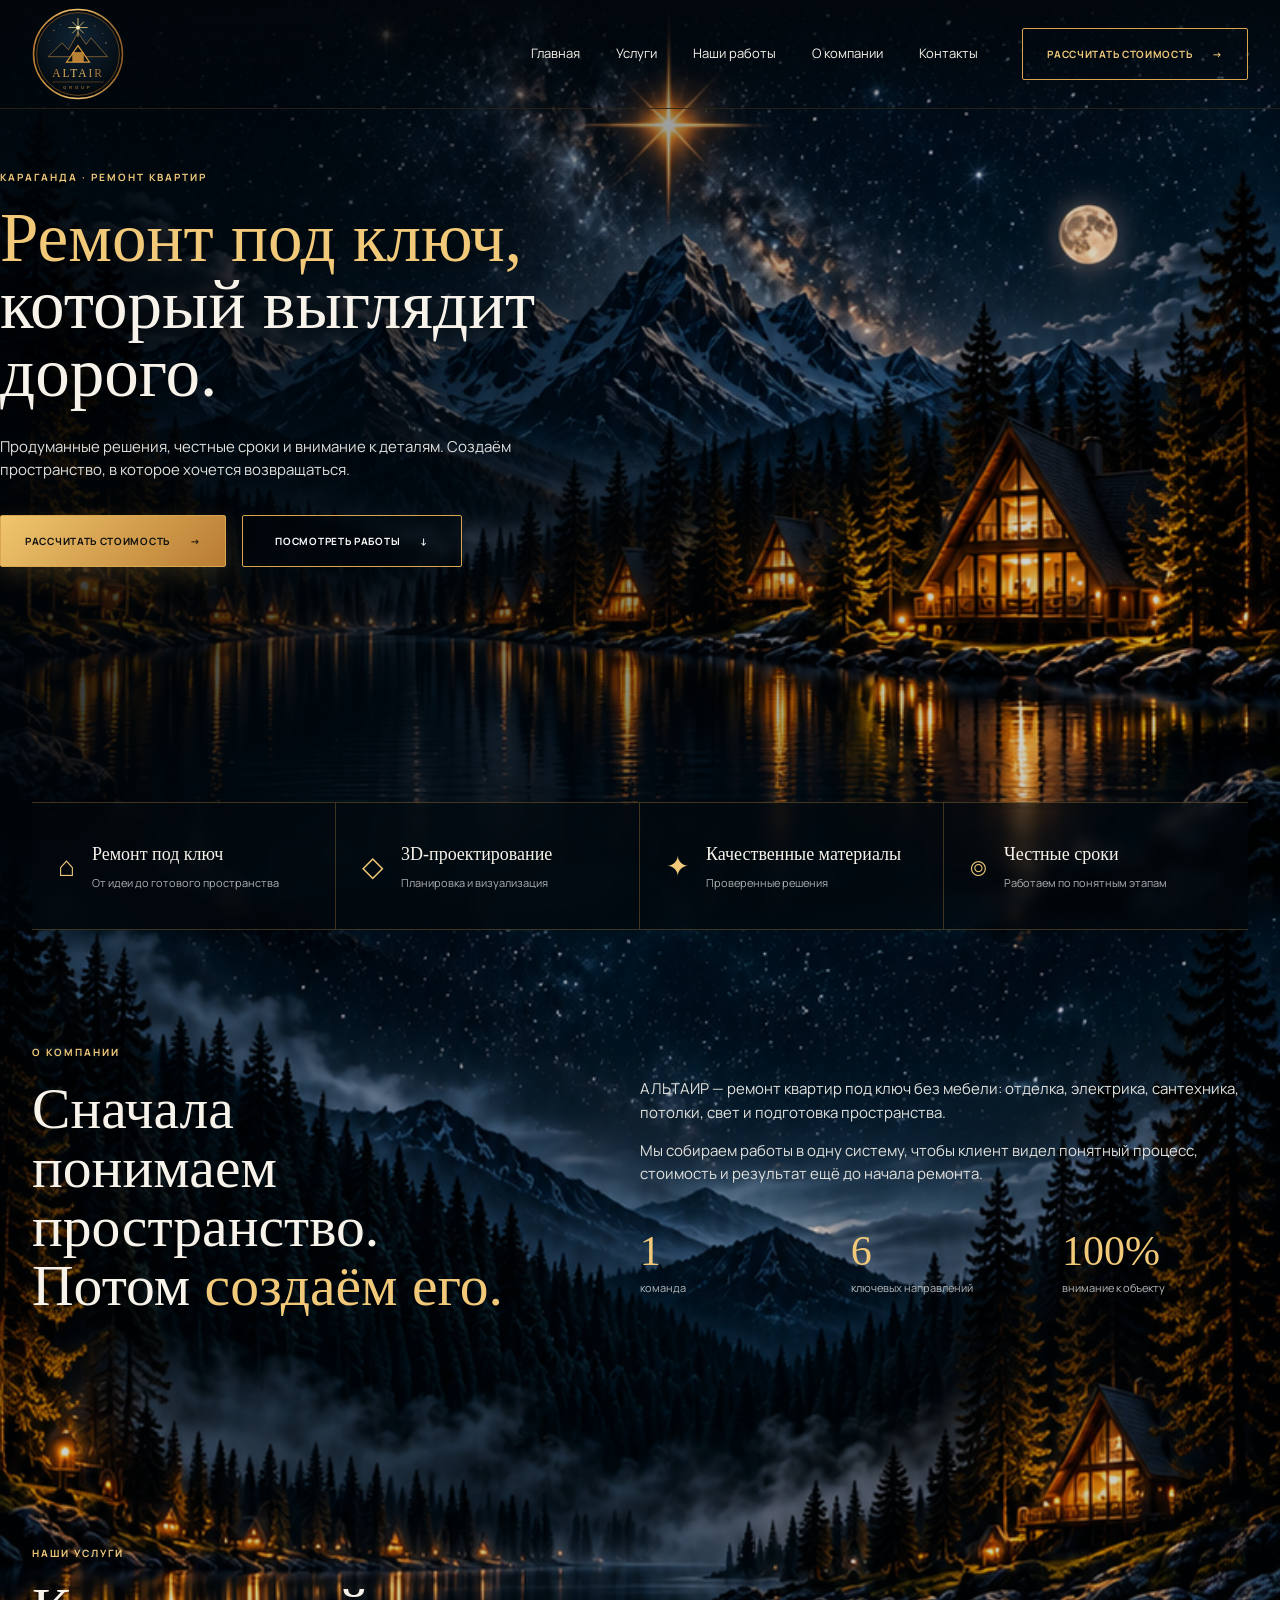
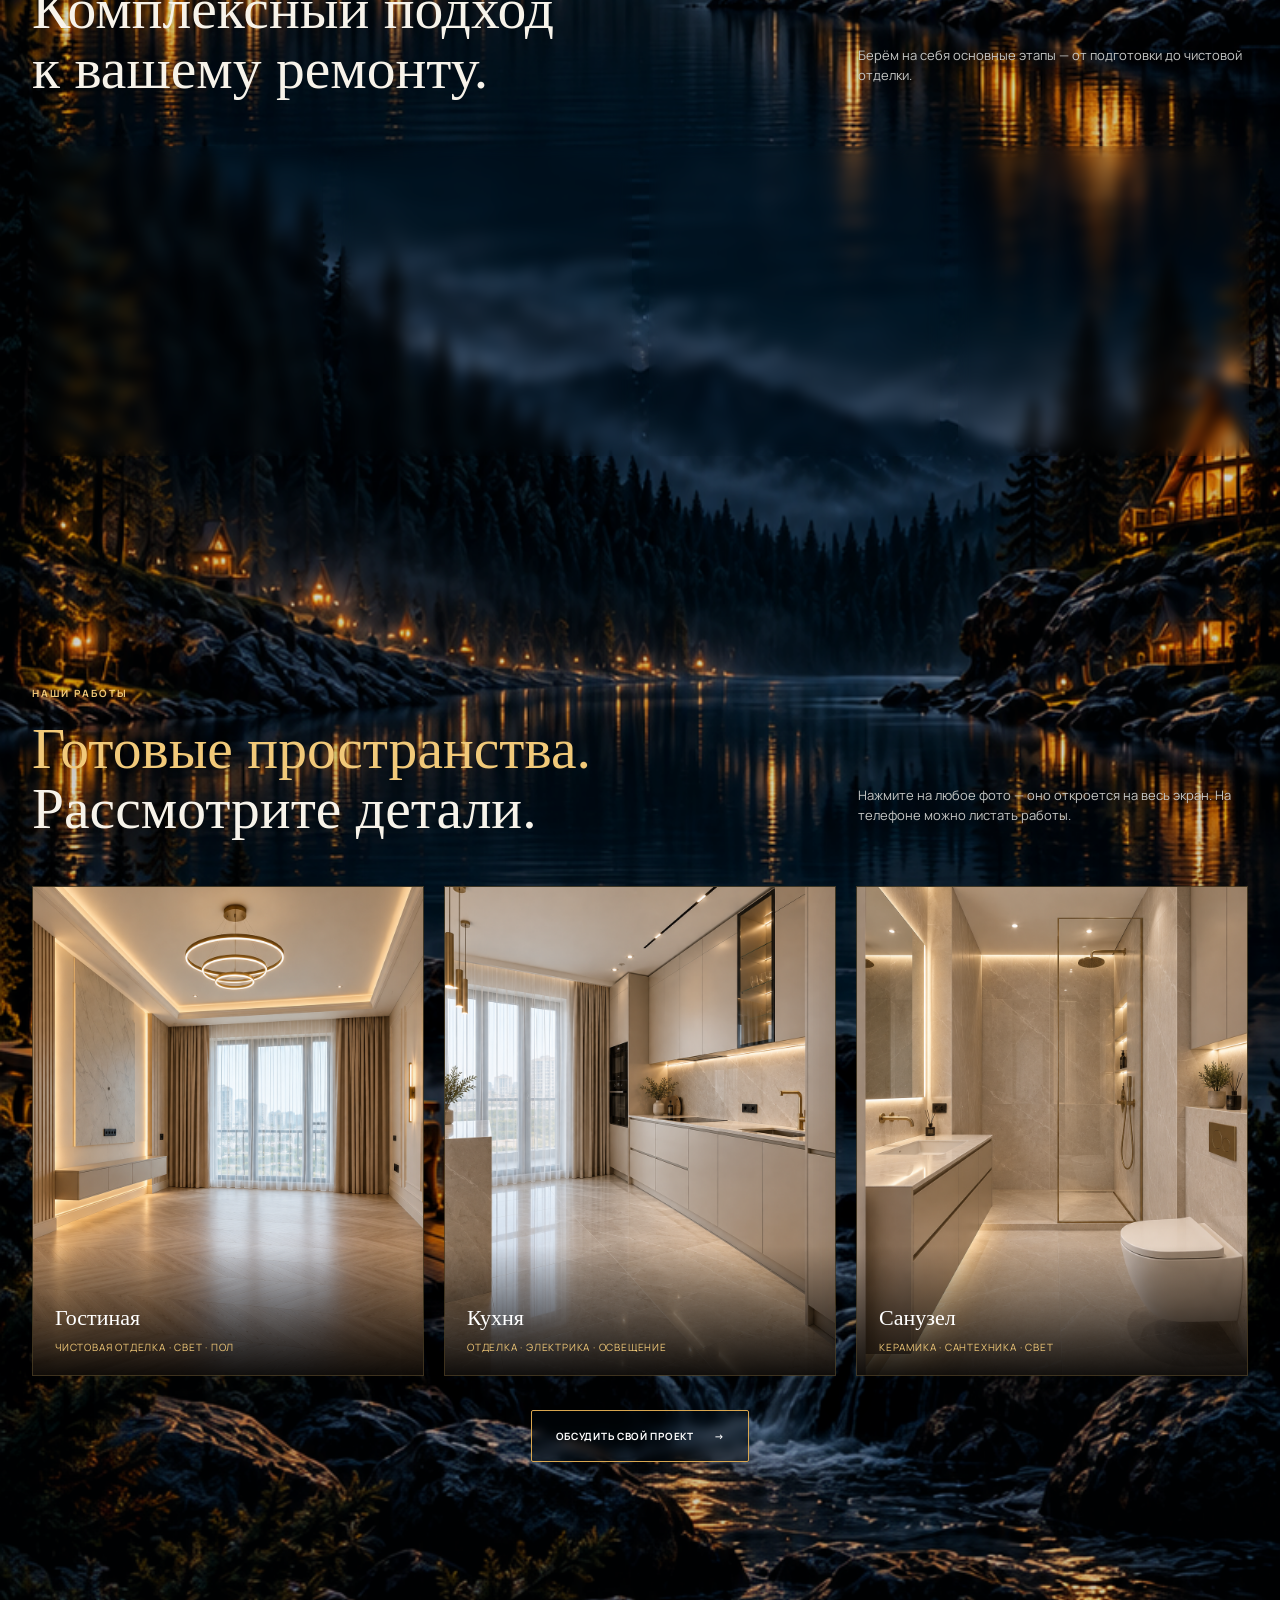
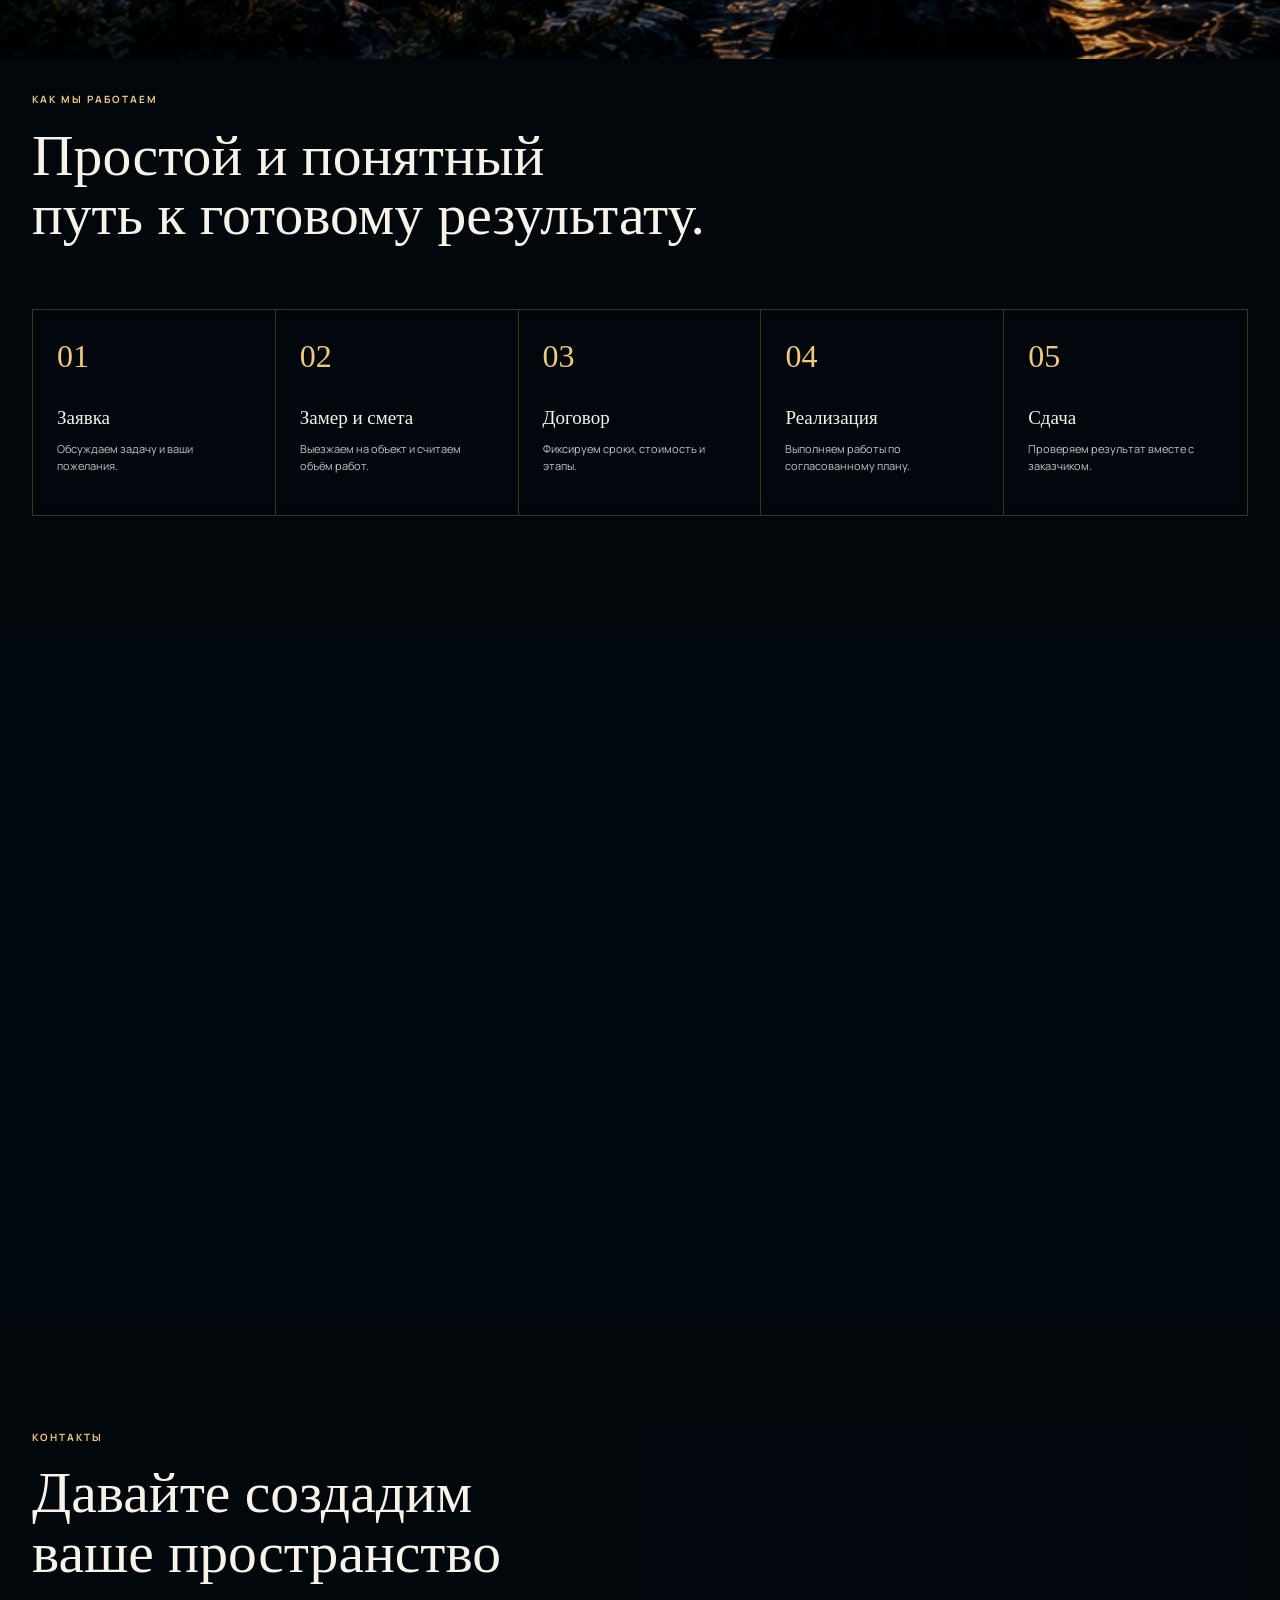
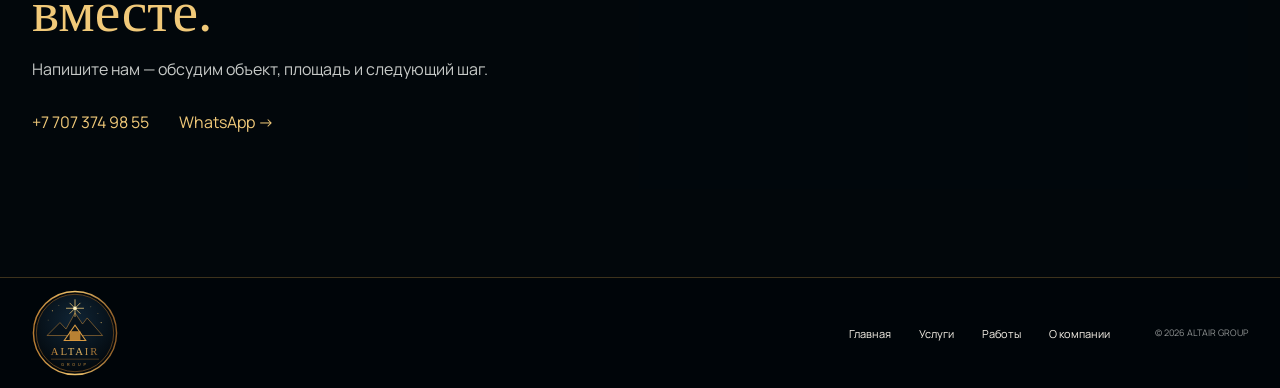
==== commit a56c587b: "Force fresh gallery assets and remove duplicate gallery stylesheet" ====
--- a/index.html
+++ b/index.html
@@ -1 +1 @@
-<!doctype html><html lang="ru"><head><meta charset="utf-8"><meta name="viewport" content="width=device-width,initial-scale=1"><meta name="description" content="АЛЬТАИР — ремонт квартир под ключ в Караганде. Отделка, электрика, сантехника и 3D-проектирование."><title>АЛЬТАИР — ремонт под ключ</title><link rel="preconnect" href="https://fonts.googleapis.com"><link rel="preconnect" href="https://fonts.gstatic.com" crossorigin><link href="https://fonts.googleapis.com/css2?family=Manrope:wght@400;500;600;700;800&display=swap" rel="stylesheet"><link rel="stylesheet" href="style.css"><link rel="stylesheet" href="gallery.css"></head><body><header class="header"><div class="wrap nav"><a class="brand" href="#top"><img src="assets/logo.svg" alt="АЛЬТАИР"></a><nav><a href="#top">Главная</a><a href="#services">Услуги</a><a href="#works">Наши работы</a><a href="#about">О компании</a><a href="#contact">Контакты</a></nav><a class="nav-cta" href="#calculator">Рассчитать стоимость <span>→</span></a><button class="burger" type="button" aria-label="Меню">☰</button></div></header><main id="top"><section class="hero"><div class="hero-shade"></div><div class="wrap hero-inner"><div class="hero-copy"><p class="eyebrow">КАРАГАНДА · РЕМОНТ КВАРТИР</p><h1><span>Ремонт под ключ,</span><br>который выглядит<br>дорого.</h1><p class="lead">Продуманные решения, честные сроки и внимание к деталям. Создаём пространство, в которое хочется возвращаться.</p><div class="hero-actions"><a class="btn primary" href="#calculator">Рассчитать стоимость <span>→</span></a><a class="btn ghost" href="#works">Посмотреть работы <span>↓</span></a></div></div></div><div class="wrap feature-strip"><div class="feature"><span class="feature-icon">⌂</span><div><b>Ремонт под ключ</b><small>От идеи до готового пространства</small></div></div><div class="feature"><span class="feature-icon">◇</span><div><b>3D-проектирование</b><small>Планировка и визуализация</small></div></div><div class="feature"><span class="feature-icon">✦</span><div><b>Качественные материалы</b><small>Проверенные решения</small></div></div><div class="feature"><span class="feature-icon">⌾</span><div><b>Честные сроки</b><small>Работаем по понятным этапам</small></div></div></div></section><section id="about" class="about section"><div class="wrap about-grid"><div><p class="eyebrow">О КОМПАНИИ</p><h2>Сначала<br>понимаем<br>пространство.<br>Потом <em>создаём его.</em></h2></div><div class="about-copy"><p>АЛЬТАИР — ремонт квартир под ключ без мебели: отделка, электрика, сантехника, потолки, свет и подготовка пространства.</p><p>Мы собираем работы в одну систему, чтобы клиент видел понятный процесс, стоимость и результат ещё до начала ремонта.</p><div class="stats"><div><strong>1</strong><span>команда</span></div><div><strong>6</strong><span>ключевых направлений</span></div><div><strong>100%</strong><span>внимание к объекту</span></div></div></div></div></section><section id="services" class="section services"><div class="wrap"><div class="section-title"><div><p class="eyebrow">НАШИ УСЛУГИ</p><h2>Комплексный подход<br>к вашему ремонту.</h2></div><p>Берём на себя основные этапы — от подготовки до чистовой отделки.</p></div><div class="service-cards"><article><span>01</span><h3>Ремонт квартир</h3><p>Комплексный ремонт под ключ без мебели.</p><a href="#calculator">Подробнее →</a></article><article><span>02</span><h3>3D-проектирование</h3><p>Планировка, визуализация и технические решения до начала работ.</p><a href="#design">Подробнее →</a></article><article><span>03</span><h3>Электрика</h3><p>Разводка, освещение, розетки и подготовка точек.</p><a href="#calculator">Подробнее →</a></article><article><span>04</span><h3>Сантехника</h3><p>Разводка и монтаж инженерных систем.</p><a href="#calculator">Подробнее →</a></article></div></div></section><section id="works" class="section works"><div class="wrap"><div class="section-title"><div><p class="eyebrow">НАШИ РАБОТЫ</p><h2><em>Готовые пространства.</em><br>Рассмотрите детали.</h2></div><p>Нажмите на любое фото — оно откроется на весь экран. На телефоне можно листать работы.</p></div><div class="works-gallery"><figure class="work-card" data-name="Гостиная"><img src="assets/гостиная.png" alt="Готовый ремонт гостиной ALTAIR" loading="lazy"><figcaption>Гостиная<span>чистовая отделка · свет · пол</span></figcaption></figure><figure class="work-card" data-name="Кухня"><img src="assets/кухня.png" alt="Готовый ремонт кухни ALTAIR" loading="lazy"><figcaption>Кухня<span>отделка · электрика · освещение</span></figcaption></figure><figure class="work-card" data-name="Санузел"><img src="assets/санузел.png" alt="Готовый ремонт санузла ALTAIR" loading="lazy"><figcaption>Санузел<span>керамика · сантехника · свет</span></figcaption></figure></div><div class="center-action"><a class="btn ghost" href="#contact">Обсудить свой проект <span>→</span></a></div></div></section><section id="design" class="section process"><div class="wrap"><p class="eyebrow">КАК МЫ РАБОТАЕМ</p><h2>Простой и понятный<br>путь к готовому результату.</h2><div class="steps"><div><strong>01</strong><h3>Заявка</h3><p>Обсуждаем задачу и ваши пожелания.</p></div><div><strong>02</strong><h3>Замер и смета</h3><p>Выезжаем на объект и считаем объём работ.</p></div><div><strong>03</strong><h3>Договор</h3><p>Фиксируем сроки, стоимость и этапы.</p></div><div><strong>04</strong><h3>Реализация</h3><p>Выполняем работы по согласованному плану.</p></div><div><strong>05</strong><h3>Сдача</h3><p>Проверяем результат вместе с заказчиком.</p></div></div></div></section><section id="calculator" class="section calculator"><div class="wrap calc-panel"><div class="calc-copy"><p class="eyebrow">СТОИМОСТЬ</p><h2>Рассчитайте стоимость<br>вашего ремонта.</h2><p>Предварительный ориентир за минуту. Точную смету сформируем после обсуждения объекта.</p><div class="calc-perks"><span>⚡ Быстрый расчёт</span><span>▤ Понятная смета</span><span>✦ Без скрытых работ</span></div></div><div class="calc-box"><label>Площадь, м²<input id="area" type="number" min="1" value="50"></label><div class="toggle"><button type="button" data-rate="69000" class="active">Standard</button><button type="button" data-rate="80000">Comfort</button></div><div class="total"><span>Ориентировочно</span><strong id="total">3 450 000 ₸</strong></div><a href="https://wa.me/77073749855?text=Здравствуйте!%20Хочу%20обсудить%20расчёт%20ремонта." target="_blank" rel="noopener" class="btn primary full">Обсудить расчёт <span>→</span></a></div></div></section><section id="contact" class="section contact"><div class="wrap contact-grid"><div><p class="eyebrow">КОНТАКТЫ</p><h2>Давайте создадим<br>ваше пространство <em>вместе.</em></h2><p>Напишите нам — обсудим объект, площадь и следующий шаг.</p><div class="contact-links"><a href="tel:+77073749855">+7 707 374 98 55</a><a href="https://wa.me/77073749855" target="_blank" rel="noopener">WhatsApp →</a></div></div><form id="contactForm"><input required name="name" placeholder="Ваше имя"><input required name="phone" type="tel" placeholder="Телефон / WhatsApp"><input name="area" placeholder="Площадь, м²"><button class="btn primary full" type="submit">Оставить заявку <span>→</span></button></form></div></section></main><footer><div class="wrap footer"><a class="footer-brand" href="#top"><img src="assets/logo.svg" alt="АЛЬТАИР"></a><nav><a href="#top">Главная</a><a href="#services">Услуги</a><a href="#works">Работы</a><a href="#about">О компании</a></nav><span>© 2026 ALTAIR GROUP</span></div></footer><div class="lightbox" id="lightbox" aria-hidden="true"><button class="lightbox-close" type="button" aria-label="Закрыть">×</button><button class="lightbox-prev" type="button" aria-label="Предыдущее фото">‹</button><img id="lightboxImage" alt=""><button class="lightbox-next" type="button" aria-label="Следующее фото">›</button><div class="lightbox-name" id="lightboxName"></div></div><script src="script.js"></script></body></html>+<!doctype html><html lang="ru"><head><meta charset="utf-8"><meta name="viewport" content="width=device-width,initial-scale=1"><meta name="description" content="АЛЬТАИР — ремонт квартир под ключ в Караганде. Отделка, электрика, сантехника и 3D-проектирование."><title>АЛЬТАИР — ремонт под ключ</title><link rel="preconnect" href="https://fonts.googleapis.com"><link rel="preconnect" href="https://fonts.gstatic.com" crossorigin><link href="https://fonts.googleapis.com/css2?family=Manrope:wght@400;500;600;700;800&display=swap" rel="stylesheet"><link rel="stylesheet" href="style.css?v=20260908-1138"></head><body><header class="header"><div class="wrap nav"><a class="brand" href="#top"><img src="assets/logo.svg" alt="АЛЬТАИР"></a><nav><a href="#top">Главная</a><a href="#services">Услуги</a><a href="#works">Наши работы</a><a href="#about">О компании</a><a href="#contact">Контакты</a></nav><a class="nav-cta" href="#calculator">Рассчитать стоимость <span>→</span></a><button class="burger" type="button" aria-label="Меню">☰</button></div></header><main id="top"><section class="hero"><div class="hero-shade"></div><div class="wrap hero-inner"><div class="hero-copy"><p class="eyebrow">КАРАГАНДА · РЕМОНТ КВАРТИР</p><h1><span>Ремонт под ключ,</span><br>который выглядит<br>дорого.</h1><p class="lead">Продуманные решения, честные сроки и внимание к деталям. Создаём пространство, в которое хочется возвращаться.</p><div class="hero-actions"><a class="btn primary" href="#calculator">Рассчитать стоимость <span>→</span></a><a class="btn ghost" href="#works">Посмотреть работы <span>↓</span></a></div></div></div><div class="wrap feature-strip"><div class="feature"><span class="feature-icon">⌂</span><div><b>Ремонт под ключ</b><small>От идеи до готового пространства</small></div></div><div class="feature"><span class="feature-icon">◇</span><div><b>3D-проектирование</b><small>Планировка и визуализация</small></div></div><div class="feature"><span class="feature-icon">✦</span><div><b>Качественные материалы</b><small>Проверенные решения</small></div></div><div class="feature"><span class="feature-icon">⌾</span><div><b>Честные сроки</b><small>Работаем по понятным этапам</small></div></div></div></section><section id="about" class="about section"><div class="wrap about-grid"><div><p class="eyebrow">О КОМПАНИИ</p><h2>Сначала<br>понимаем<br>пространство.<br>Потом <em>создаём его.</em></h2></div><div class="about-copy"><p>АЛЬТАИР — ремонт квартир под ключ без мебели: отделка, электрика, сантехника, потолки, свет и подготовка пространства.</p><p>Мы собираем работы в одну систему, чтобы клиент видел понятный процесс, стоимость и результат ещё до начала ремонта.</p><div class="stats"><div><strong>1</strong><span>команда</span></div><div><strong>6</strong><span>ключевых направлений</span></div><div><strong>100%</strong><span>внимание к объекту</span></div></div></div></div></section><section id="services" class="section services"><div class="wrap"><div class="section-title"><div><p class="eyebrow">НАШИ УСЛУГИ</p><h2>Комплексный подход<br>к вашему ремонту.</h2></div><p>Берём на себя основные этапы — от подготовки до чистовой отделки.</p></div><div class="service-cards"><article><span>01</span><h3>Ремонт квартир</h3><p>Комплексный ремонт под ключ без мебели.</p><a href="#calculator">Подробнее →</a></article><article><span>02</span><h3>3D-проектирование</h3><p>Планировка, визуализация и технические решения до начала работ.</p><a href="#design">Подробнее →</a></article><article><span>03</span><h3>Электрика</h3><p>Разводка, освещение, розетки и подготовка точек.</p><a href="#calculator">Подробнее →</a></article><article><span>04</span><h3>Сантехника</h3><p>Разводка и монтаж инженерных систем.</p><a href="#calculator">Подробнее →</a></article></div></div></section><section id="works" class="section works"><div class="wrap"><div class="section-title"><div><p class="eyebrow">НАШИ РАБОТЫ</p><h2><em>Готовые пространства.</em><br>Рассмотрите детали.</h2></div><p>Нажмите на любое фото — оно откроется на весь экран. На телефоне можно листать работы.</p></div><div class="works-gallery"><figure class="work-card" data-name="Гостиная"><img src="assets/гостиная.png?v=2" alt="Готовый ремонт гостиной ALTAIR" loading="lazy"><figcaption>Гостиная<span>чистовая отделка · свет · пол</span></figcaption></figure><figure class="work-card" data-name="Кухня"><img src="assets/кухня.png?v=2" alt="Готовый ремонт кухни ALTAIR" loading="lazy"><figcaption>Кухня<span>отделка · электрика · освещение</span></figcaption></figure><figure class="work-card" data-name="Санузел"><img src="assets/санузел.png?v=2" alt="Готовый ремонт санузла ALTAIR" loading="lazy"><figcaption>Санузел<span>керамика · сантехника · свет</span></figcaption></figure></div><div class="center-action"><a class="btn ghost" href="#contact">Обсудить свой проект <span>→</span></a></div></div></section><section id="design" class="section process"><div class="wrap"><p class="eyebrow">КАК МЫ РАБОТАЕМ</p><h2>Простой и понятный<br>путь к готовому результату.</h2><div class="steps"><div><strong>01</strong><h3>Заявка</h3><p>Обсуждаем задачу и ваши пожелания.</p></div><div><strong>02</strong><h3>Замер и смета</h3><p>Выезжаем на объект и считаем объём работ.</p></div><div><strong>03</strong><h3>Договор</h3><p>Фиксируем сроки, стоимость и этапы.</p></div><div><strong>04</strong><h3>Реализация</h3><p>Выполняем работы по согласованному плану.</p></div><div><strong>05</strong><h3>Сдача</h3><p>Проверяем результат вместе с заказчиком.</p></div></div></div></section><section id="calculator" class="section calculator"><div class="wrap calc-panel"><div class="calc-copy"><p class="eyebrow">СТОИМОСТЬ</p><h2>Рассчитайте стоимость<br>вашего ремонта.</h2><p>Предварительный ориентир за минуту. Точную смету сформируем после обсуждения объекта.</p><div class="calc-perks"><span>⚡ Быстрый расчёт</span><span>▤ Понятная смета</span><span>✦ Без скрытых работ</span></div></div><div class="calc-box"><label>Площадь, м²<input id="area" type="number" min="1" value="50"></label><div class="toggle"><button type="button" data-rate="69000" class="active">Standard</button><button type="button" data-rate="80000">Comfort</button></div><div class="total"><span>Ориентировочно</span><strong id="total">3 450 000 ₸</strong></div><a href="https://wa.me/77073749855?text=Здравствуйте!%20Хочу%20обсудить%20расчёт%20ремонта." target="_blank" rel="noopener" class="btn primary full">Обсудить расчёт <span>→</span></a></div></div></section><section id="contact" class="section contact"><div class="wrap contact-grid"><div><p class="eyebrow">КОНТАКТЫ</p><h2>Давайте создадим<br>ваше пространство <em>вместе.</em></h2><p>Напишите нам — обсудим объект, площадь и следующий шаг.</p><div class="contact-links"><a href="tel:+77073749855">+7 707 374 98 55</a><a href="https://wa.me/77073749855" target="_blank" rel="noopener">WhatsApp →</a></div></div><form id="contactForm"><input required name="name" placeholder="Ваше имя"><input required name="phone" type="tel" placeholder="Телефон / WhatsApp"><input name="area" placeholder="Площадь, м²"><button class="btn primary full" type="submit">Оставить заявку <span>→</span></button></form></div></section></main><footer><div class="wrap footer"><a class="footer-brand" href="#top"><img src="assets/logo.svg" alt="АЛЬТАИР"></a><nav><a href="#top">Главная</a><a href="#services">Услуги</a><a href="#works">Работы</a><a href="#about">О компании</a></nav><span>© 2026 ALTAIR GROUP</span></div></footer><div class="lightbox" id="lightbox" aria-hidden="true"><button class="lightbox-close" type="button" aria-label="Закрыть">×</button><button class="lightbox-prev" type="button" aria-label="Предыдущее фото">‹</button><img id="lightboxImage" alt=""><button class="lightbox-next" type="button" aria-label="Следующее фото">›</button><div class="lightbox-name" id="lightboxName"></div></div><script src="script.js?v=20260908-1138"></script></body></html>
--- a/style.css
+++ b/style.css
@@ -1 +1 @@
-:root{--gold:#d9a64f;--gold2:#f1c979;--ink:#03090e;--glass:rgba(2,10,16,.68);--line:rgba(218,166,79,.28);--white:#f7f3ea;--muted:#c4c6c5}*{box-sizing:border-box}html{scroll-behavior:smooth}body{margin:0;font-family:Manrope,Arial,sans-serif;color:var(--white);background:#02070b url('assets/altair-bg.png.png') center top/100% auto no-repeat fixed;line-height:1.55}a{text-decoration:none;color:inherit}img{display:block;max-width:100%}.wrap{width:min(1320px,calc(100% - 64px));margin:auto}.header{position:absolute;z-index:20;width:100%;top:0;border-bottom:1px solid rgba(218,166,79,.16);background:linear-gradient(#02070bd9,#02070b12)}.nav{height:108px;display:flex;align-items:center;gap:34px}.brand{margin-right:auto;display:flex;align-items:center;flex:0 0 auto}.brand img{width:92px;height:92px;object-fit:contain}.nav nav{display:flex;align-items:center;gap:36px;font-size:13px;white-space:nowrap}.nav nav a{padding:12px 0;border-bottom:1px solid transparent}.nav nav a:hover{color:var(--gold2);border-color:var(--gold)}.nav-cta,.btn{min-height:52px;display:inline-flex;align-items:center;justify-content:center;gap:20px;border:1px solid var(--gold);padding:0 24px;text-transform:uppercase;letter-spacing:.07em;font-size:10px;font-weight:700;white-space:nowrap;line-height:1;border-radius:2px}.nav-cta{color:var(--gold2);margin-left:10px;flex:0 0 auto}.burger{display:none;border:0;background:none;color:var(--gold2);font-size:25px}.hero{min-height:930px;position:relative;padding-top:108px;display:flex;flex-direction:column;justify-content:center}.hero-shade{position:absolute;inset:0;background:linear-gradient(90deg,rgba(0,5,9,.80) 0%,rgba(0,5,9,.42) 44%,rgba(0,5,9,.08) 75%),linear-gradient(180deg,rgba(0,0,0,.05),rgba(0,5,9,.14))}.hero-inner{position:relative;z-index:2;width:100%}.hero-copy{max-width:720px;padding:62px 0 130px}.eyebrow{margin:0 0 18px;color:var(--gold2);font-size:10px;font-weight:700;letter-spacing:.2em}.hero h1,h2{font-family:Georgia,'Times New Roman',serif;font-weight:400}.hero h1{font-size:clamp(54px,5.4vw,82px);line-height:.98;margin:0 0 28px;text-shadow:0 4px 24px #000}.hero h1 span,h2 em{font-style:normal;color:var(--gold2)}.lead{max-width:590px;font-size:15px;color:#e0e0dd}.hero-actions{display:flex;gap:16px;align-items:center;margin-top:34px;flex-wrap:wrap}.hero-actions .btn{min-width:220px}.btn.primary{background:linear-gradient(135deg,#f0c66e,#b97c32);color:#101010;box-shadow:0 8px 24px rgba(218,166,79,.18)}.btn.ghost{background:rgba(2,8,12,.46);color:#fff;backdrop-filter:blur(5px)}.btn:hover,.nav-cta:hover{transform:translateY(-1px);filter:brightness(1.08)}.feature-strip{position:relative;z-index:3;margin-top:auto;display:grid;grid-template-columns:repeat(4,1fr);background:rgba(2,9,14,.60);border-top:1px solid var(--line);border-bottom:1px solid var(--line);backdrop-filter:blur(7px)}.feature{min-height:126px;padding:24px 26px;display:flex;gap:17px;align-items:center;border-right:1px solid var(--line)}.feature:last-child{border-right:0}.feature-icon{font-size:28px;color:var(--gold2)}.feature b{display:block;font-family:Georgia,serif;font-size:18px;font-weight:400}.feature small{display:block;color:#aeb2b2;margin-top:6px;font-size:11px}.section{position:relative;padding:115px 0;background:transparent}.section:before{content:'';position:absolute;inset:0;background:rgba(1,8,13,.18);pointer-events:none}.section>.wrap{position:relative;z-index:1}.about-grid,.contact-grid{display:grid;grid-template-columns:.9fr 1.1fr;gap:110px;align-items:center}.about h2,.section-title h2,.process h2,.calculator h2,.contact h2{font-size:clamp(42px,4.5vw,64px);line-height:1.03;margin:0}.about-copy{font-size:15px;color:#e0e0dc}.about-copy>p{max-width:620px}.stats{display:grid;grid-template-columns:repeat(3,1fr);gap:25px;margin-top:42px}.stats strong{display:block;color:var(--gold2);font:400 42px Georgia,serif}.stats span{font-size:11px;color:#b8bbbb}.section-title{display:flex;justify-content:space-between;align-items:end;gap:60px;margin-bottom:48px}.section-title>p{max-width:390px;color:#c5c7c5;font-size:13px}.service-cards{display:grid;grid-template-columns:repeat(4,1fr);gap:18px}.service-cards article{min-height:310px;padding:28px;display:flex;flex-direction:column;background:linear-gradient(180deg,rgba(4,15,22,.55),rgba(2,9,14,.82));border:1px solid var(--line);backdrop-filter:blur(7px);box-shadow:0 18px 40px rgba(0,0,0,.18)}.service-cards article>span{color:var(--gold2);font-size:11px}.service-cards h3{font:400 26px Georgia,serif;margin:80px 0 10px}.service-cards p{color:#c3c6c5;font-size:12px}.service-cards a{margin-top:auto;color:var(--gold2);font-size:11px}.portfolio{display:grid;grid-template-columns:1.55fr .75fr;gap:18px}.portfolio article{height:500px;position:relative;overflow:hidden;border:1px solid var(--line);background:#071018}.portfolio img{width:100%;height:100%;object-fit:cover}.portfolio-caption{position:absolute;inset:auto 0 0;padding:30px;background:linear-gradient(transparent,rgba(0,0,0,.92))}.portfolio-caption b{display:block;font:400 25px Georgia,serif}.portfolio-caption span{font-size:11px;color:#c5c7c6}.center-action{text-align:center;margin-top:34px}.process .steps{margin-top:65px;display:grid;grid-template-columns:repeat(5,1fr);background:rgba(2,9,14,.52);border:1px solid var(--line);backdrop-filter:blur(6px)}.steps>div{min-height:205px;padding:28px 24px;border-right:1px solid var(--line);position:relative}.steps>div:last-child{border:0}.steps strong{font:400 32px Georgia,serif;color:var(--gold2)}.steps h3{font:400 19px Georgia,serif;margin:32px 0 8px}.steps p{font-size:11px;color:#c3c6c5}.calculator{padding-top:70px}.calc-panel{display:grid;grid-template-columns:1.1fr .9fr;gap:70px;padding:52px 58px;background:rgba(2,10,16,.76);border:1px solid var(--line);border-radius:4px;backdrop-filter:blur(10px);box-shadow:0 25px 65px rgba(0,0,0,.25)}.calc-copy>p:not(.eyebrow){color:#c8cac8;max-width:560px}.calc-perks{display:grid;gap:15px;margin-top:30px;color:var(--gold2);font-size:12px}.calc-box{padding-left:45px;border-left:1px solid var(--line)}.calc-box label{display:block;color:var(--gold2);font-size:10px;text-transform:uppercase;letter-spacing:.12em}.calc-box input,.contact input{width:100%;background:transparent;border:0;border-bottom:1px solid var(--line);padding:14px 0;color:#fff;font:inherit;outline:0}.calc-box input{font-size:28px}.toggle{display:grid;grid-template-columns:1fr 1fr;border:1px solid var(--line);margin:25px 0}.toggle button{height:44px;border:0;background:rgba(0,0,0,.25);color:#fff}.toggle button.active{background:linear-gradient(135deg,#efc56c,#b87b31);color:#111}.total{padding:12px 0 24px}.total span{font-size:10px;color:#aaa}.total strong{display:block;color:var(--gold2);font:400 38px Georgia,serif}.full{width:100%}.contact{padding-bottom:100px}.contact-grid{align-items:start}.contact p:not(.eyebrow){color:#c7cac8}.contact-links{display:flex;gap:30px;margin-top:28px;color:var(--gold2)}.contact form{padding:32px 38px;background:rgba(2,9,14,.65);border:1px solid var(--line);backdrop-filter:blur(7px)}.contact form input{margin-bottom:18px}.contact form .btn{margin-top:14px}footer{background:rgba(1,6,10,.78);border-top:1px solid var(--line);backdrop-filter:blur(7px)}.footer{min-height:110px;display:flex;align-items:center;gap:45px}.footer-brand{margin-right:auto}.footer-brand img{width:86px;height:86px;object-fit:contain}.footer nav{display:flex;gap:28px;font-size:11px}.footer>span{font-size:9px;color:#8f9494}@media(max-width:1050px){.wrap{width:min(100% - 40px,1320px)}.nav nav{gap:18px}.nav-cta{padding:0 16px}.service-cards{grid-template-columns:repeat(2,1fr)}.about-grid,.contact-grid{gap:55px}.calc-panel{gap:35px}.hero-actions .btn{min-width:200px}}@media(max-width:760px){body{background-attachment:scroll;background-size:auto 100%;background-position:center top}.wrap{width:calc(100% - 30px)}.nav{height:82px}.brand img{width:68px;height:68px}.nav nav,.nav-cta{display:none}.burger{display:block}.hero{min-height:900px;padding-top:82px}.hero-copy{padding:70px 0 50px}.hero h1{font-size:49px}.hero-actions{display:grid;grid-template-columns:1fr;width:100%;max-width:340px}.hero-actions .btn{width:100%;min-width:0;min-height:54px;justify-content:space-between;padding:0 18px}.feature-strip{grid-template-columns:1fr 1fr}.feature{min-height:110px;padding:18px 14px}.feature:nth-child(2){border-right:0}.section{padding:78px 0}.about-grid,.contact-grid,.calc-panel{grid-template-columns:1fr;gap:40px}.section-title{display:block}.section-title>p{margin-top:20px}.service-cards{grid-template-columns:1fr}.service-cards article{min-height:230px}.service-cards h3{margin-top:45px}.portfolio{grid-template-columns:1fr}.portfolio article{height:390px}.process .steps{grid-template-columns:1fr}.steps>div{min-height:0;border-right:0;border-bottom:1px solid var(--line)}.calc-panel{padding:30px 22px}.calc-box{padding:30px 0 0;border-left:0;border-top:1px solid var(--line)}.stats{gap:10px}.stats strong{font-size:30px}.footer{flex-wrap:wrap;padding:20px 0}.footer nav{order:3;width:100%;justify-content:space-between}.footer-brand img{width:68px;height:68px}.contact-links{flex-direction:column;gap:8px}}+:root{--gold:#d9a64f;--gold2:#f1c979;--ink:#03090e;--glass:rgba(2,10,16,.68);--line:rgba(218,166,79,.28);--white:#f7f3ea;--muted:#c4c6c5}*{box-sizing:border-box}html{scroll-behavior:smooth;overflow-x:hidden}body{margin:0;overflow-x:hidden;font-family:Manrope,Arial,sans-serif;color:var(--white);background:#02070b url('assets/altair-bg.png.png') center top/100% auto no-repeat fixed;line-height:1.55}a{text-decoration:none;color:inherit}img{display:block;max-width:100%}header,main,footer,section{width:100%}.wrap{width:min(1320px,calc(100% - 64px));margin-left:auto;margin-right:auto}.header{position:absolute;z-index:20;width:100%;top:0;left:0;right:0;border-bottom:1px solid rgba(218,166,79,.16);background:linear-gradient(#02070bd9,#02070b12)}.nav{height:108px;display:flex;align-items:center;gap:34px}.brand{margin-right:auto;display:flex;align-items:center;flex:0 0 auto}.brand img{width:92px;height:92px;object-fit:contain}.nav nav{display:flex;align-items:center;gap:36px;font-size:13px;white-space:nowrap}.nav nav a{padding:12px 0;border-bottom:1px solid transparent}.nav nav a:hover{color:var(--gold2);border-color:var(--gold)}.nav-cta,.btn{min-height:52px;display:inline-flex;align-items:center;justify-content:center;gap:20px;border:1px solid var(--gold);padding:0 24px;text-transform:uppercase;letter-spacing:.07em;font-size:10px;font-weight:700;white-space:nowrap;line-height:1;border-radius:2px}.nav-cta{color:var(--gold2);margin-left:10px;flex:0 0 auto}.burger{display:none;border:0;background:none;color:var(--gold2);font-size:25px}.hero{min-height:930px;position:relative;padding-top:108px;display:flex;flex-direction:column;justify-content:center}.hero-shade{position:absolute;inset:0;background:linear-gradient(90deg,rgba(0,5,9,.80) 0%,rgba(0,5,9,.42) 44%,rgba(0,5,9,.08) 75%),linear-gradient(180deg,rgba(0,0,0,.05),rgba(0,5,9,.14))}.hero-inner{position:relative;z-index:2;width:100%}.hero-copy{max-width:720px;padding:62px 0 130px}.eyebrow{margin:0 0 18px;color:var(--gold2);font-size:10px;font-weight:700;letter-spacing:.2em}.hero h1,h2{font-family:Georgia,'Times New Roman',serif;font-weight:400}.hero h1{font-size:clamp(54px,5.4vw,82px);line-height:.98;margin:0 0 28px;text-shadow:0 4px 24px #000}.hero h1 span,h2 em{font-style:normal;color:var(--gold2)}.lead{max-width:590px;font-size:15px;color:#e0e0dd}.hero-actions{display:flex;gap:16px;align-items:center;margin-top:34px;flex-wrap:wrap}.hero-actions .btn{min-width:220px}.btn.primary{background:linear-gradient(135deg,#f0c66e,#b97c32);color:#101010;box-shadow:0 8px 24px rgba(218,166,79,.18)}.btn.ghost{background:rgba(2,8,12,.46);color:#fff;backdrop-filter:blur(5px)}.btn:hover,.nav-cta:hover{transform:translateY(-1px);filter:brightness(1.08)}.feature-strip{position:relative;z-index:3;margin-top:auto;display:grid;grid-template-columns:repeat(4,1fr);background:rgba(2,9,14,.60);border-top:1px solid var(--line);border-bottom:1px solid var(--line);backdrop-filter:blur(7px)}.feature{min-height:126px;padding:24px 26px;display:flex;gap:17px;align-items:center;border-right:1px solid var(--line)}.feature:last-child{border-right:0}.feature-icon{font-size:28px;color:var(--gold2)}.feature b{display:block;font-family:Georgia,serif;font-size:18px;font-weight:400}.feature small{display:block;color:#aeb2b2;margin-top:6px;font-size:11px}.section{position:relative;padding:115px 0;background:transparent}.section:before{content:'';position:absolute;inset:0;background:rgba(1,8,13,.18);pointer-events:none}.section>.wrap{position:relative;z-index:1}.about-grid,.contact-grid{display:grid;grid-template-columns:.9fr 1.1fr;gap:110px;align-items:center}.about h2,.section-title h2,.process h2,.calculator h2,.contact h2{font-size:clamp(42px,4.5vw,64px);line-height:1.03;margin:0}.about-copy{font-size:15px;color:#e0e0dc}.about-copy>p{max-width:620px}.stats{display:grid;grid-template-columns:repeat(3,1fr);gap:25px;margin-top:42px}.stats strong{display:block;color:var(--gold2);font:400 42px Georgia,serif}.stats span{font-size:11px;color:#b8bbbb}.section-title{display:flex;justify-content:space-between;align-items:end;gap:60px;margin-bottom:48px}.section-title>p{max-width:390px;color:#c5c7c5;font-size:13px}.service-cards{display:grid;grid-template-columns:repeat(4,1fr);gap:18px}.service-cards article{min-height:310px;padding:28px;display:flex;flex-direction:column;background:linear-gradient(180deg,rgba(4,15,22,.55),rgba(2,9,14,.82));border:1px solid var(--line);backdrop-filter:blur(7px);box-shadow:0 18px 40px rgba(0,0,0,.18)}.service-cards article>span{color:var(--gold2);font-size:11px}.service-cards h3{font:400 26px Georgia,serif;margin:80px 0 10px}.service-cards p{color:#c3c6c5;font-size:12px}.service-cards a{margin-top:auto;color:var(--gold2);font-size:11px}.works-gallery{width:100%;display:grid;grid-template-columns:repeat(3,minmax(0,1fr));gap:20px}.work-card{position:relative;margin:0;overflow:hidden;border:1px solid var(--line);background:rgba(2,9,14,.72);cursor:zoom-in;aspect-ratio:4/5;box-shadow:0 18px 40px rgba(0,0,0,.22)}.work-card img{width:100%;height:100%;object-fit:cover;object-position:center;transition:transform .35s ease}.work-card:hover img{transform:scale(1.015)}.work-card figcaption{position:absolute;left:0;right:0;bottom:0;padding:55px 22px 20px;background:linear-gradient(transparent,rgba(0,0,0,.9));font-family:Georgia,serif;font-size:22px;color:#fff}.work-card figcaption span{display:block;margin-top:4px;font-family:Manrope,sans-serif;font-size:10px;letter-spacing:.08em;color:var(--gold2);text-transform:uppercase}.center-action{text-align:center;margin-top:34px}.process .steps{margin-top:65px;display:grid;grid-template-columns:repeat(5,1fr);background:rgba(2,9,14,.52);border:1px solid var(--line);backdrop-filter:blur(6px)}.steps>div{min-height:205px;padding:28px 24px;border-right:1px solid var(--line);position:relative}.steps>div:last-child{border:0}.steps strong{font:400 32px Georgia,serif;color:var(--gold2)}.steps h3{font:400 19px Georgia,serif;margin:32px 0 8px}.steps p{font-size:11px;color:#c3c6c5}.calculator{padding-top:70px}.calc-panel{display:grid;grid-template-columns:1.1fr .9fr;gap:70px;padding:52px 58px;background:rgba(2,10,16,.76);border:1px solid var(--line);border-radius:4px;backdrop-filter:blur(10px);box-shadow:0 25px 65px rgba(0,0,0,.25)}.calc-copy>p:not(.eyebrow){color:#c8cac8;max-width:560px}.calc-perks{display:grid;gap:15px;margin-top:30px;color:var(--gold2);font-size:12px}.calc-box{padding-left:45px;border-left:1px solid var(--line)}.calc-box label{display:block;color:var(--gold2);font-size:10px;text-transform:uppercase;letter-spacing:.12em}.calc-box input,.contact input{width:100%;background:transparent;border:0;border-bottom:1px solid var(--line);padding:14px 0;color:#fff;font:inherit;outline:0}.calc-box input{font-size:28px}.toggle{display:grid;grid-template-columns:1fr 1fr;border:1px solid var(--line);margin:25px 0}.toggle button{height:44px;border:0;background:rgba(0,0,0,.25);color:#fff}.toggle button.active{background:linear-gradient(135deg,#efc56c,#b87b31);color:#111}.total{padding:12px 0 24px}.total span{font-size:10px;color:#aaa}.total strong{display:block;color:var(--gold2);font:400 38px Georgia,serif}.full{width:100%}.contact{padding-bottom:100px}.contact-grid{align-items:start}.contact p:not(.eyebrow){color:#c7cac8}.contact-links{display:flex;gap:30px;margin-top:28px;color:var(--gold2)}.contact form{padding:32px 38px;background:rgba(2,9,14,.65);border:1px solid var(--line);backdrop-filter:blur(7px)}.contact form input{margin-bottom:18px}.contact form .btn{margin-top:14px}.lightbox{position:fixed;inset:0;z-index:9999;display:none;align-items:center;justify-content:center;background:rgba(0,0,0,.96);padding:20px}.lightbox.open{display:flex}.lightbox img{display:block;max-width:min(96vw,1400px);max-height:92vh;width:auto;height:auto;object-fit:contain}.lightbox-close,.lightbox-prev,.lightbox-next{position:absolute;z-index:2;border:1px solid rgba(217,166,79,.55);background:rgba(2,9,14,.72);color:var(--gold2);cursor:pointer;display:grid;place-items:center}.lightbox-close{right:20px;top:20px;width:48px;height:48px;font-size:27px}.lightbox-prev,.lightbox-next{top:50%;transform:translateY(-50%);width:52px;height:64px;font-size:28px}.lightbox-prev{left:18px}.lightbox-next{right:18px}.lightbox-name{position:absolute;left:50%;bottom:16px;transform:translateX(-50%);padding:8px 14px;background:rgba(0,0,0,.6);color:#fff;font-size:12px;letter-spacing:.08em}.lightbox-open{overflow:hidden}footer{background:rgba(1,6,10,.78);border-top:1px solid var(--line);backdrop-filter:blur(7px)}.footer{min-height:110px;display:flex;align-items:center;gap:45px}.footer-brand{margin-right:auto}.footer-brand img{width:86px;height:86px;object-fit:contain}.footer nav{display:flex;gap:28px;font-size:11px}.footer>span{font-size:9px;color:#8f9494}@media(max-width:1050px){.wrap{width:min(100% - 40px,1320px)}.nav nav{gap:18px}.nav-cta{padding:0 16px}.service-cards{grid-template-columns:repeat(2,1fr)}.about-grid,.contact-grid{gap:55px}.calc-panel{gap:35px}.hero-actions .btn{min-width:200px}}@media(max-width:760px){body{background-attachment:scroll;background-size:auto 100%;background-position:center top}.wrap{width:calc(100% - 30px);margin-left:auto;margin-right:auto}.nav{height:82px}.brand img{width:68px;height:68px}.nav nav,.nav-cta{display:none}.burger{display:block}.hero{min-height:900px;padding-top:82px}.hero-copy{padding:70px 0 50px}.hero h1{font-size:49px}.hero-actions{display:grid;grid-template-columns:1fr;width:100%;max-width:340px}.hero-actions .btn{width:100%;min-width:0;min-height:54px;justify-content:space-between;padding:0 18px}.feature-strip{grid-template-columns:1fr 1fr}.feature{min-height:110px;padding:18px 14px}.feature:nth-child(2){border-right:0}.section{padding:78px 0}.about-grid,.contact-grid,.calc-panel{grid-template-columns:1fr;gap:40px}.section-title{display:block}.section-title>p{margin-top:20px}.service-cards{grid-template-columns:1fr}.service-cards article{min-height:230px}.service-cards h3{margin-top:45px}.works-gallery{grid-template-columns:1fr;gap:22px}.work-card{aspect-ratio:3/4;width:100%}.work-card img{object-fit:cover}.work-card figcaption{font-size:24px;padding:65px 20px 20px}.process .steps{grid-template-columns:1fr}.steps>div{min-height:0;border-right:0;border-bottom:1px solid var(--line)}.calc-panel{padding:30px 22px}.calc-box{padding:30px 0 0;border-left:0;border-top:1px solid var(--line)}.stats{gap:10px}.stats strong{font-size:30px}.footer{flex-wrap:wrap;padding:20px 0}.footer nav{order:3;width:100%;justify-content:space-between}.footer-brand img{width:68px;height:68px}.contact-links{flex-direction:column;gap:8px}.lightbox{padding:0}.lightbox img{max-width:100vw;max-height:100dvh}.lightbox-close{right:12px;top:12px;width:46px;height:46px}.lightbox-prev,.lightbox-next{width:44px;height:58px}.lightbox-prev{left:8px}.lightbox-next{right:8px}.lightbox-name{bottom:12px;white-space:nowrap}}
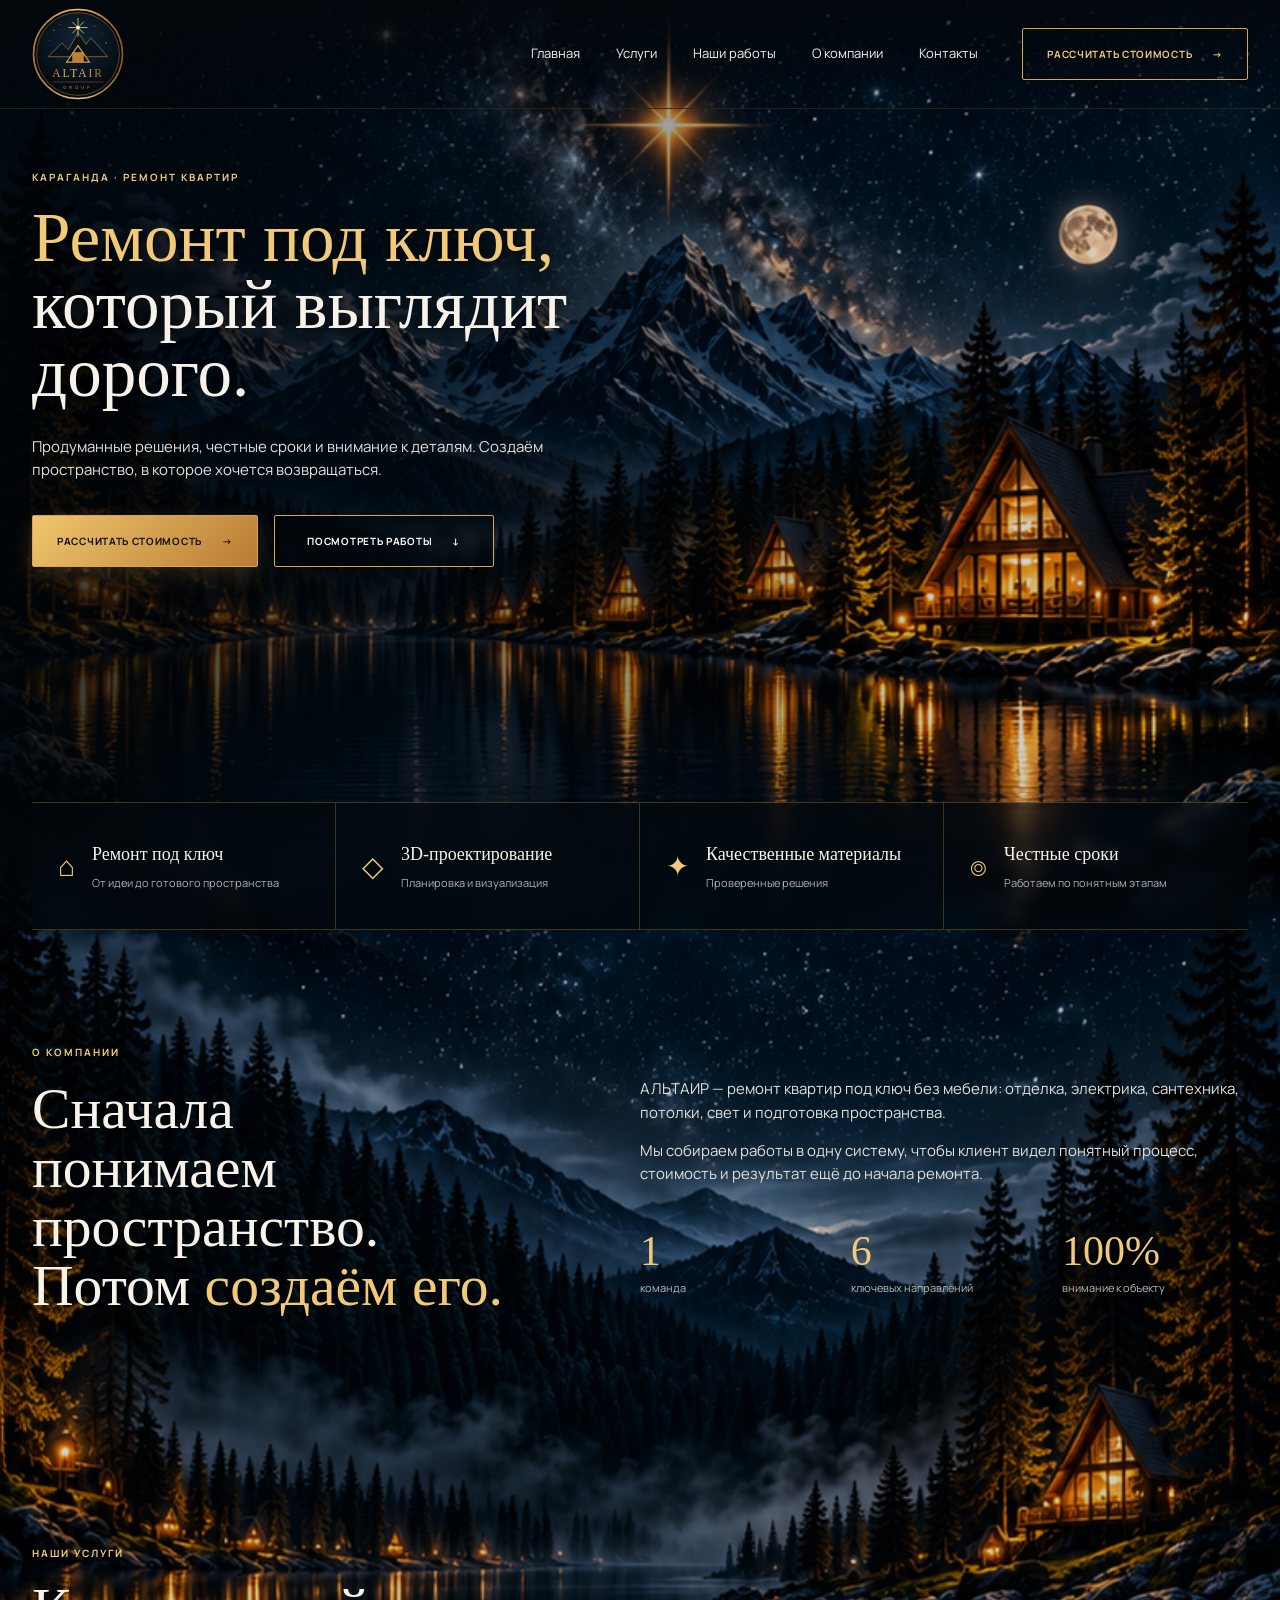
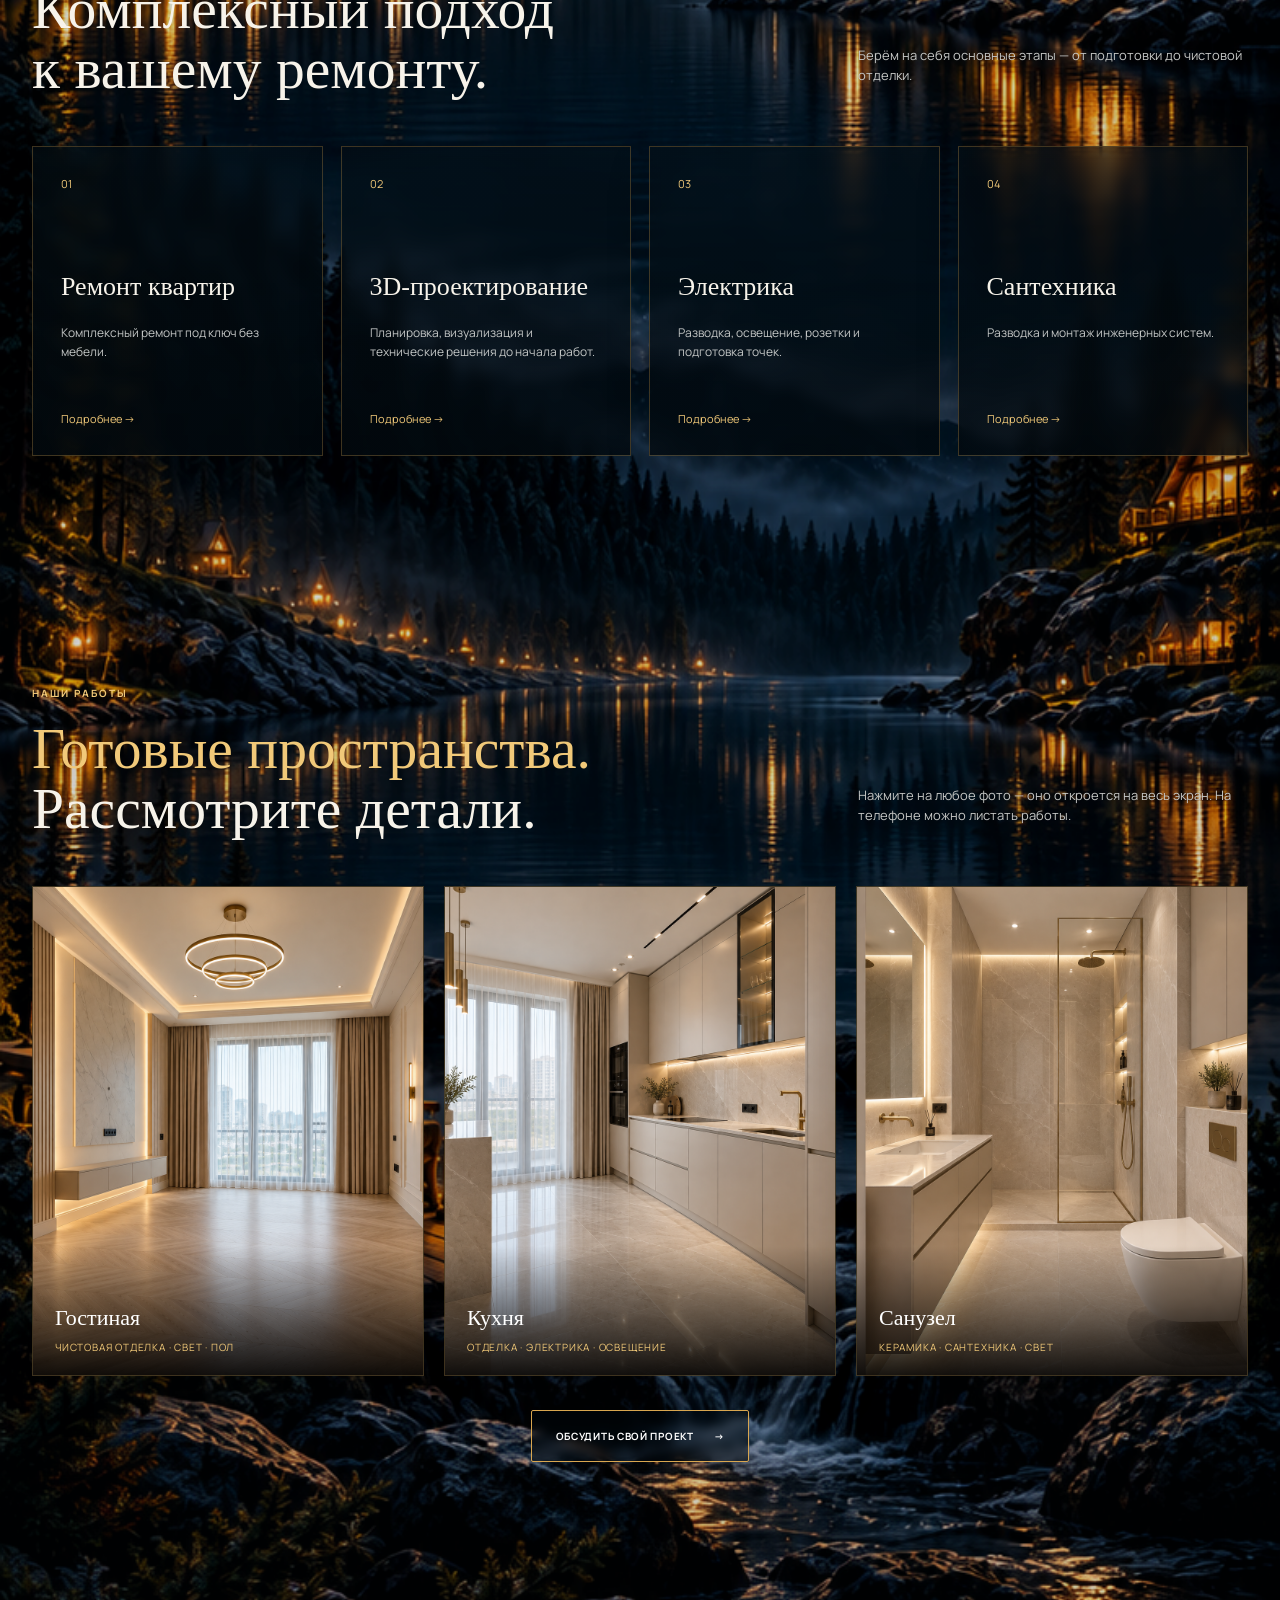
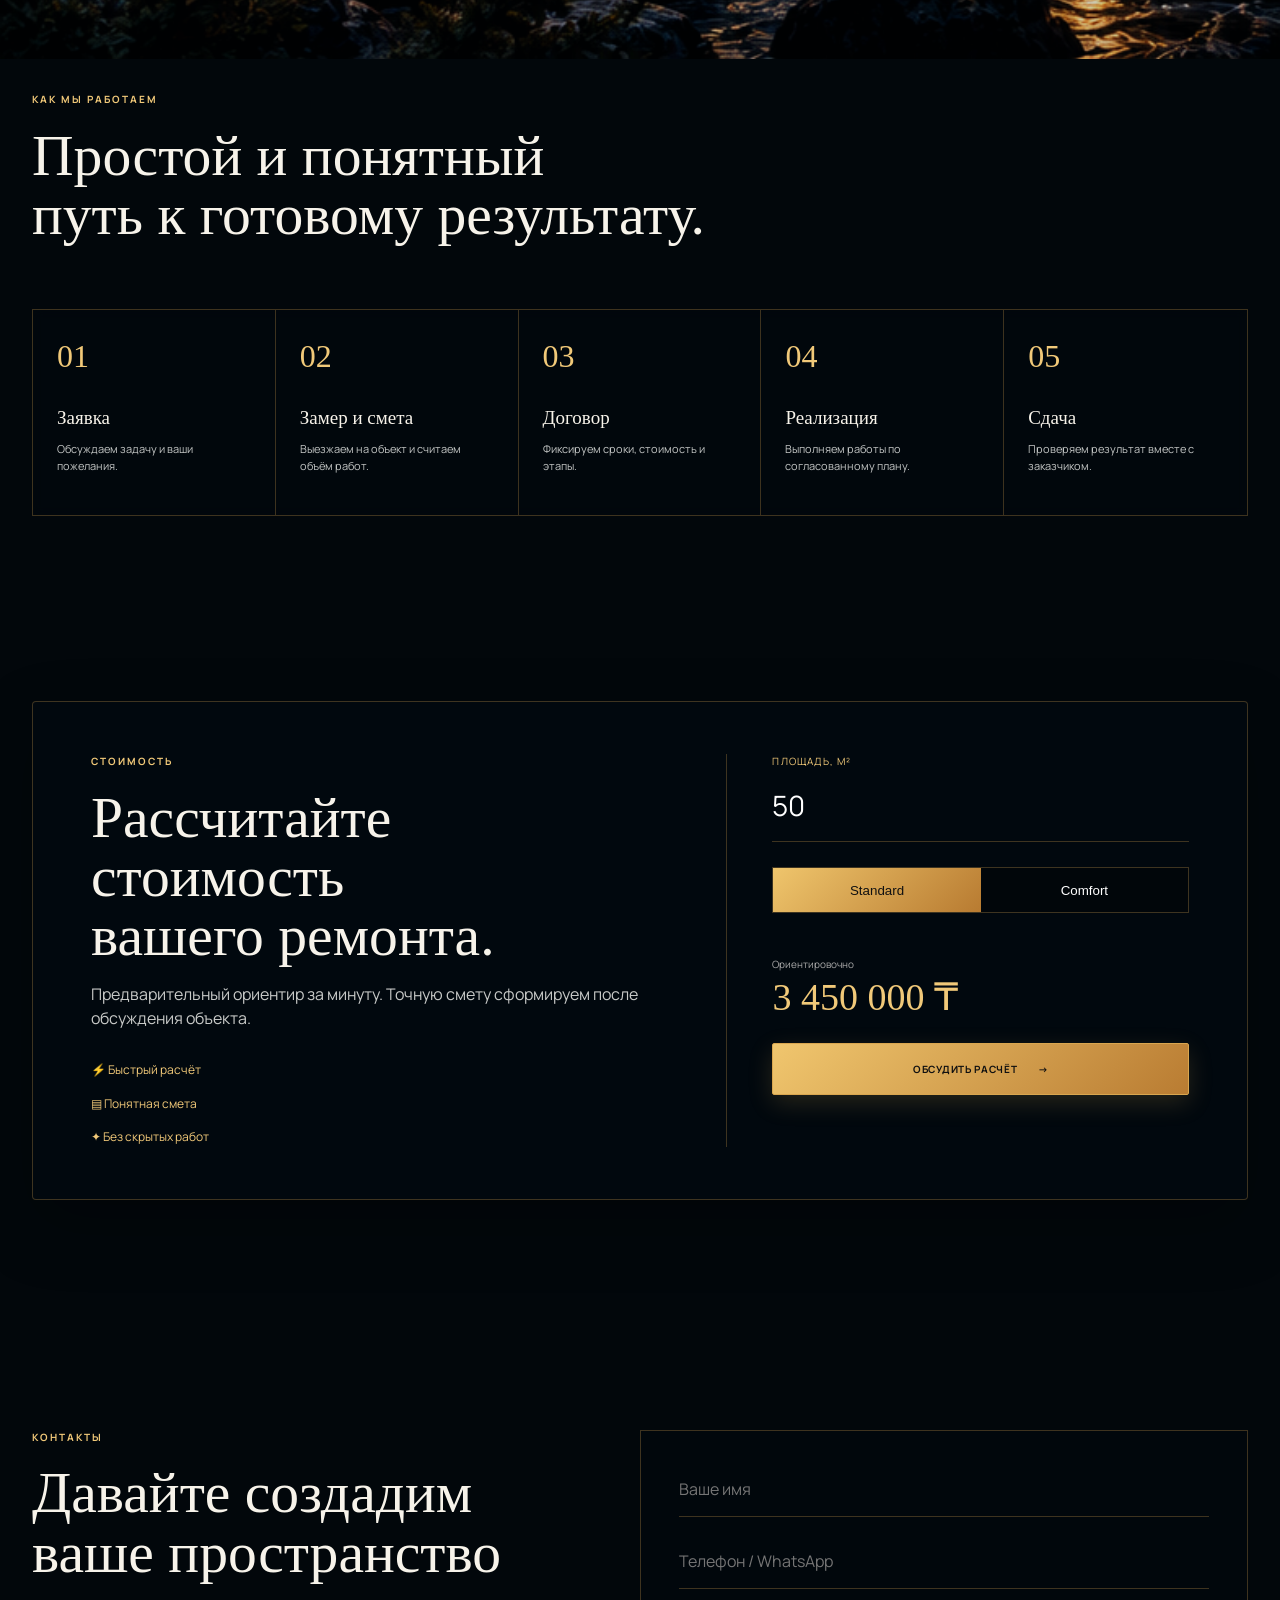
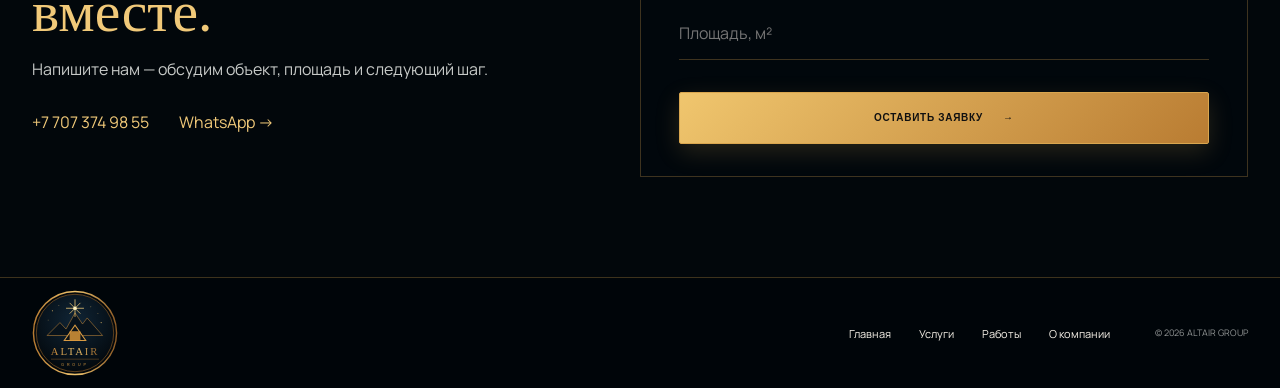
==== commit 1bdf4be2: "Load hero alignment override" ====
--- a/index.html
+++ b/index.html
@@ -1 +1 @@
-<!doctype html><html lang="ru"><head><meta charset="utf-8"><meta name="viewport" content="width=device-width,initial-scale=1"><meta name="description" content="АЛЬТАИР — ремонт квартир под ключ в Караганде. Отделка, электрика, сантехника и 3D-проектирование."><title>АЛЬТАИР — ремонт под ключ</title><link rel="preconnect" href="https://fonts.googleapis.com"><link rel="preconnect" href="https://fonts.gstatic.com" crossorigin><link href="https://fonts.googleapis.com/css2?family=Manrope:wght@400;500;600;700;800&display=swap" rel="stylesheet"><link rel="stylesheet" href="style.css?v=20260908-1138"></head><body><header class="header"><div class="wrap nav"><a class="brand" href="#top"><img src="assets/logo.svg" alt="АЛЬТАИР"></a><nav><a href="#top">Главная</a><a href="#services">Услуги</a><a href="#works">Наши работы</a><a href="#about">О компании</a><a href="#contact">Контакты</a></nav><a class="nav-cta" href="#calculator">Рассчитать стоимость <span>→</span></a><button class="burger" type="button" aria-label="Меню">☰</button></div></header><main id="top"><section class="hero"><div class="hero-shade"></div><div class="wrap hero-inner"><div class="hero-copy"><p class="eyebrow">КАРАГАНДА · РЕМОНТ КВАРТИР</p><h1><span>Ремонт под ключ,</span><br>который выглядит<br>дорого.</h1><p class="lead">Продуманные решения, честные сроки и внимание к деталям. Создаём пространство, в которое хочется возвращаться.</p><div class="hero-actions"><a class="btn primary" href="#calculator">Рассчитать стоимость <span>→</span></a><a class="btn ghost" href="#works">Посмотреть работы <span>↓</span></a></div></div></div><div class="wrap feature-strip"><div class="feature"><span class="feature-icon">⌂</span><div><b>Ремонт под ключ</b><small>От идеи до готового пространства</small></div></div><div class="feature"><span class="feature-icon">◇</span><div><b>3D-проектирование</b><small>Планировка и визуализация</small></div></div><div class="feature"><span class="feature-icon">✦</span><div><b>Качественные материалы</b><small>Проверенные решения</small></div></div><div class="feature"><span class="feature-icon">⌾</span><div><b>Честные сроки</b><small>Работаем по понятным этапам</small></div></div></div></section><section id="about" class="about section"><div class="wrap about-grid"><div><p class="eyebrow">О КОМПАНИИ</p><h2>Сначала<br>понимаем<br>пространство.<br>Потом <em>создаём его.</em></h2></div><div class="about-copy"><p>АЛЬТАИР — ремонт квартир под ключ без мебели: отделка, электрика, сантехника, потолки, свет и подготовка пространства.</p><p>Мы собираем работы в одну систему, чтобы клиент видел понятный процесс, стоимость и результат ещё до начала ремонта.</p><div class="stats"><div><strong>1</strong><span>команда</span></div><div><strong>6</strong><span>ключевых направлений</span></div><div><strong>100%</strong><span>внимание к объекту</span></div></div></div></div></section><section id="services" class="section services"><div class="wrap"><div class="section-title"><div><p class="eyebrow">НАШИ УСЛУГИ</p><h2>Комплексный подход<br>к вашему ремонту.</h2></div><p>Берём на себя основные этапы — от подготовки до чистовой отделки.</p></div><div class="service-cards"><article><span>01</span><h3>Ремонт квартир</h3><p>Комплексный ремонт под ключ без мебели.</p><a href="#calculator">Подробнее →</a></article><article><span>02</span><h3>3D-проектирование</h3><p>Планировка, визуализация и технические решения до начала работ.</p><a href="#design">Подробнее →</a></article><article><span>03</span><h3>Электрика</h3><p>Разводка, освещение, розетки и подготовка точек.</p><a href="#calculator">Подробнее →</a></article><article><span>04</span><h3>Сантехника</h3><p>Разводка и монтаж инженерных систем.</p><a href="#calculator">Подробнее →</a></article></div></div></section><section id="works" class="section works"><div class="wrap"><div class="section-title"><div><p class="eyebrow">НАШИ РАБОТЫ</p><h2><em>Готовые пространства.</em><br>Рассмотрите детали.</h2></div><p>Нажмите на любое фото — оно откроется на весь экран. На телефоне можно листать работы.</p></div><div class="works-gallery"><figure class="work-card" data-name="Гостиная"><img src="assets/гостиная.png?v=2" alt="Готовый ремонт гостиной ALTAIR" loading="lazy"><figcaption>Гостиная<span>чистовая отделка · свет · пол</span></figcaption></figure><figure class="work-card" data-name="Кухня"><img src="assets/кухня.png?v=2" alt="Готовый ремонт кухни ALTAIR" loading="lazy"><figcaption>Кухня<span>отделка · электрика · освещение</span></figcaption></figure><figure class="work-card" data-name="Санузел"><img src="assets/санузел.png?v=2" alt="Готовый ремонт санузла ALTAIR" loading="lazy"><figcaption>Санузел<span>керамика · сантехника · свет</span></figcaption></figure></div><div class="center-action"><a class="btn ghost" href="#contact">Обсудить свой проект <span>→</span></a></div></div></section><section id="design" class="section process"><div class="wrap"><p class="eyebrow">КАК МЫ РАБОТАЕМ</p><h2>Простой и понятный<br>путь к готовому результату.</h2><div class="steps"><div><strong>01</strong><h3>Заявка</h3><p>Обсуждаем задачу и ваши пожелания.</p></div><div><strong>02</strong><h3>Замер и смета</h3><p>Выезжаем на объект и считаем объём работ.</p></div><div><strong>03</strong><h3>Договор</h3><p>Фиксируем сроки, стоимость и этапы.</p></div><div><strong>04</strong><h3>Реализация</h3><p>Выполняем работы по согласованному плану.</p></div><div><strong>05</strong><h3>Сдача</h3><p>Проверяем результат вместе с заказчиком.</p></div></div></div></section><section id="calculator" class="section calculator"><div class="wrap calc-panel"><div class="calc-copy"><p class="eyebrow">СТОИМОСТЬ</p><h2>Рассчитайте стоимость<br>вашего ремонта.</h2><p>Предварительный ориентир за минуту. Точную смету сформируем после обсуждения объекта.</p><div class="calc-perks"><span>⚡ Быстрый расчёт</span><span>▤ Понятная смета</span><span>✦ Без скрытых работ</span></div></div><div class="calc-box"><label>Площадь, м²<input id="area" type="number" min="1" value="50"></label><div class="toggle"><button type="button" data-rate="69000" class="active">Standard</button><button type="button" data-rate="80000">Comfort</button></div><div class="total"><span>Ориентировочно</span><strong id="total">3 450 000 ₸</strong></div><a href="https://wa.me/77073749855?text=Здравствуйте!%20Хочу%20обсудить%20расчёт%20ремонта." target="_blank" rel="noopener" class="btn primary full">Обсудить расчёт <span>→</span></a></div></div></section><section id="contact" class="section contact"><div class="wrap contact-grid"><div><p class="eyebrow">КОНТАКТЫ</p><h2>Давайте создадим<br>ваше пространство <em>вместе.</em></h2><p>Напишите нам — обсудим объект, площадь и следующий шаг.</p><div class="contact-links"><a href="tel:+77073749855">+7 707 374 98 55</a><a href="https://wa.me/77073749855" target="_blank" rel="noopener">WhatsApp →</a></div></div><form id="contactForm"><input required name="name" placeholder="Ваше имя"><input required name="phone" type="tel" placeholder="Телефон / WhatsApp"><input name="area" placeholder="Площадь, м²"><button class="btn primary full" type="submit">Оставить заявку <span>→</span></button></form></div></section></main><footer><div class="wrap footer"><a class="footer-brand" href="#top"><img src="assets/logo.svg" alt="АЛЬТАИР"></a><nav><a href="#top">Главная</a><a href="#services">Услуги</a><a href="#works">Работы</a><a href="#about">О компании</a></nav><span>© 2026 ALTAIR GROUP</span></div></footer><div class="lightbox" id="lightbox" aria-hidden="true"><button class="lightbox-close" type="button" aria-label="Закрыть">×</button><button class="lightbox-prev" type="button" aria-label="Предыдущее фото">‹</button><img id="lightboxImage" alt=""><button class="lightbox-next" type="button" aria-label="Следующее фото">›</button><div class="lightbox-name" id="lightboxName"></div></div><script src="script.js?v=20260908-1138"></script></body></html>+<!doctype html><html lang="ru"><head><meta charset="utf-8"><meta name="viewport" content="width=device-width,initial-scale=1"><meta name="description" content="АЛЬТАИР — ремонт квартир под ключ в Караганде. Отделка, электрика, сантехника и 3D-проектирование."><title>АЛЬТАИР — ремонт под ключ</title><link rel="preconnect" href="https://fonts.googleapis.com"><link rel="preconnect" href="https://fonts.gstatic.com" crossorigin><link href="https://fonts.googleapis.com/css2?family=Manrope:wght@400;500;600;700;800&display=swap" rel="stylesheet"><link rel="stylesheet" href="style.css?v=20260908-1143"><link rel="stylesheet" href="hero-fix.css?v=20260908-1143"></head><body><header class="header"><div class="wrap nav"><a class="brand" href="#top"><img src="assets/logo.svg" alt="АЛЬТАИР"></a><nav><a href="#top">Главная</a><a href="#services">Услуги</a><a href="#works">Наши работы</a><a href="#about">О компании</a><a href="#contact">Контакты</a></nav><a class="nav-cta" href="#calculator">Рассчитать стоимость <span>→</span></a><button class="burger" type="button" aria-label="Меню">☰</button></div></header><main id="top"><section class="hero"><div class="hero-shade"></div><div class="wrap hero-inner"><div class="hero-copy"><p class="eyebrow">КАРАГАНДА · РЕМОНТ КВАРТИР</p><h1><span>Ремонт под ключ,</span><br>который выглядит<br>дорого.</h1><p class="lead">Продуманные решения, честные сроки и внимание к деталям. Создаём пространство, в которое хочется возвращаться.</p><div class="hero-actions"><a class="btn primary" href="#calculator">Рассчитать стоимость <span>→</span></a><a class="btn ghost" href="#works">Посмотреть работы <span>↓</span></a></div></div></div><div class="wrap feature-strip"><div class="feature"><span class="feature-icon">⌂</span><div><b>Ремонт под ключ</b><small>От идеи до готового пространства</small></div></div><div class="feature"><span class="feature-icon">◇</span><div><b>3D-проектирование</b><small>Планировка и визуализация</small></div></div><div class="feature"><span class="feature-icon">✦</span><div><b>Качественные материалы</b><small>Проверенные решения</small></div></div><div class="feature"><span class="feature-icon">⌾</span><div><b>Честные сроки</b><small>Работаем по понятным этапам</small></div></div></div></section><section id="about" class="about section"><div class="wrap about-grid"><div><p class="eyebrow">О КОМПАНИИ</p><h2>Сначала<br>понимаем<br>пространство.<br>Потом <em>создаём его.</em></h2></div><div class="about-copy"><p>АЛЬТАИР — ремонт квартир под ключ без мебели: отделка, электрика, сантехника, потолки, свет и подготовка пространства.</p><p>Мы собираем работы в одну систему, чтобы клиент видел понятный процесс, стоимость и результат ещё до начала ремонта.</p><div class="stats"><div><strong>1</strong><span>команда</span></div><div><strong>6</strong><span>ключевых направлений</span></div><div><strong>100%</strong><span>внимание к объекту</span></div></div></div></div></section><section id="services" class="section services"><div class="wrap"><div class="section-title"><div><p class="eyebrow">НАШИ УСЛУГИ</p><h2>Комплексный подход<br>к вашему ремонту.</h2></div><p>Берём на себя основные этапы — от подготовки до чистовой отделки.</p></div><div class="service-cards"><article><span>01</span><h3>Ремонт квартир</h3><p>Комплексный ремонт под ключ без мебели.</p><a href="#calculator">Подробнее →</a></article><article><span>02</span><h3>3D-проектирование</h3><p>Планировка, визуализация и технические решения до начала работ.</p><a href="#design">Подробнее →</a></article><article><span>03</span><h3>Электрика</h3><p>Разводка, освещение, розетки и подготовка точек.</p><a href="#calculator">Подробнее →</a></article><article><span>04</span><h3>Сантехника</h3><p>Разводка и монтаж инженерных систем.</p><a href="#calculator">Подробнее →</a></article></div></div></section><section id="works" class="section works"><div class="wrap"><div class="section-title"><div><p class="eyebrow">НАШИ РАБОТЫ</p><h2><em>Готовые пространства.</em><br>Рассмотрите детали.</h2></div><p>Нажмите на любое фото — оно откроется на весь экран. На телефоне можно листать работы.</p></div><div class="works-gallery"><figure class="work-card" data-name="Гостиная"><img src="assets/гостиная.png?v=2" alt="Готовый ремонт гостиной ALTAIR" loading="lazy"><figcaption>Гостиная<span>чистовая отделка · свет · пол</span></figcaption></figure><figure class="work-card" data-name="Кухня"><img src="assets/кухня.png?v=2" alt="Готовый ремонт кухни ALTAIR" loading="lazy"><figcaption>Кухня<span>отделка · электрика · освещение</span></figcaption></figure><figure class="work-card" data-name="Санузел"><img src="assets/санузел.png?v=2" alt="Готовый ремонт санузла ALTAIR" loading="lazy"><figcaption>Санузел<span>керамика · сантехника · свет</span></figcaption></figure></div><div class="center-action"><a class="btn ghost" href="#contact">Обсудить свой проект <span>→</span></a></div></div></section><section id="design" class="section process"><div class="wrap"><p class="eyebrow">КАК МЫ РАБОТАЕМ</p><h2>Простой и понятный<br>путь к готовому результату.</h2><div class="steps"><div><strong>01</strong><h3>Заявка</h3><p>Обсуждаем задачу и ваши пожелания.</p></div><div><strong>02</strong><h3>Замер и смета</h3><p>Выезжаем на объект и считаем объём работ.</p></div><div><strong>03</strong><h3>Договор</h3><p>Фиксируем сроки, стоимость и этапы.</p></div><div><strong>04</strong><h3>Реализация</h3><p>Выполняем работы по согласованному плану.</p></div><div><strong>05</strong><h3>Сдача</h3><p>Проверяем результат вместе с заказчиком.</p></div></div></div></section><section id="calculator" class="section calculator"><div class="wrap calc-panel"><div class="calc-copy"><p class="eyebrow">СТОИМОСТЬ</p><h2>Рассчитайте стоимость<br>вашего ремонта.</h2><p>Предварительный ориентир за минуту. Точную смету сформируем после обсуждения объекта.</p><div class="calc-perks"><span>⚡ Быстрый расчёт</span><span>▤ Понятная смета</span><span>✦ Без скрытых работ</span></div></div><div class="calc-box"><label>Площадь, м²<input id="area" type="number" min="1" value="50"></label><div class="toggle"><button type="button" data-rate="69000" class="active">Standard</button><button type="button" data-rate="80000">Comfort</button></div><div class="total"><span>Ориентировочно</span><strong id="total">3 450 000 ₸</strong></div><a href="https://wa.me/77073749855?text=Здравствуйте!%20Хочу%20обсудить%20расчёт%20ремонта." target="_blank" rel="noopener" class="btn primary full">Обсудить расчёт <span>→</span></a></div></div></section><section id="contact" class="section contact"><div class="wrap contact-grid"><div><p class="eyebrow">КОНТАКТЫ</p><h2>Давайте создадим<br>ваше пространство <em>вместе.</em></h2><p>Напишите нам — обсудим объект, площадь и следующий шаг.</p><div class="contact-links"><a href="tel:+77073749855">+7 707 374 98 55</a><a href="https://wa.me/77073749855" target="_blank" rel="noopener">WhatsApp →</a></div></div><form id="contactForm"><input required name="name" placeholder="Ваше имя"><input required name="phone" type="tel" placeholder="Телефон / WhatsApp"><input name="area" placeholder="Площадь, м²"><button class="btn primary full" type="submit">Оставить заявку <span>→</span></button></form></div></section></main><footer><div class="wrap footer"><a class="footer-brand" href="#top"><img src="assets/logo.svg" alt="АЛЬТАИР"></a><nav><a href="#top">Главная</a><a href="#services">Услуги</a><a href="#works">Работы</a><a href="#about">О компании</a></nav><span>© 2026 ALTAIR GROUP</span></div></footer><div class="lightbox" id="lightbox" aria-hidden="true"><button class="lightbox-close" type="button" aria-label="Закрыть">×</button><button class="lightbox-prev" type="button" aria-label="Предыдущее фото">‹</button><img id="lightboxImage" alt=""><button class="lightbox-next" type="button" aria-label="Следующее фото">›</button><div class="lightbox-name" id="lightboxName"></div></div><script src="script.js?v=20260908-1143"></script></body></html>
--- a/hero-fix.css
+++ b/hero-fix.css
@@ -0,0 +1 @@
+.hero .hero-inner{width:min(1320px,calc(100% - 64px))!important;margin-left:auto!important;margin-right:auto!important}.hero .hero-copy{margin-left:0!important;margin-right:auto!important}@media(max-width:1050px){.hero .hero-inner{width:min(100% - 40px,1320px)!important}}@media(max-width:760px){.hero .hero-inner{width:calc(100% - 30px)!important}}
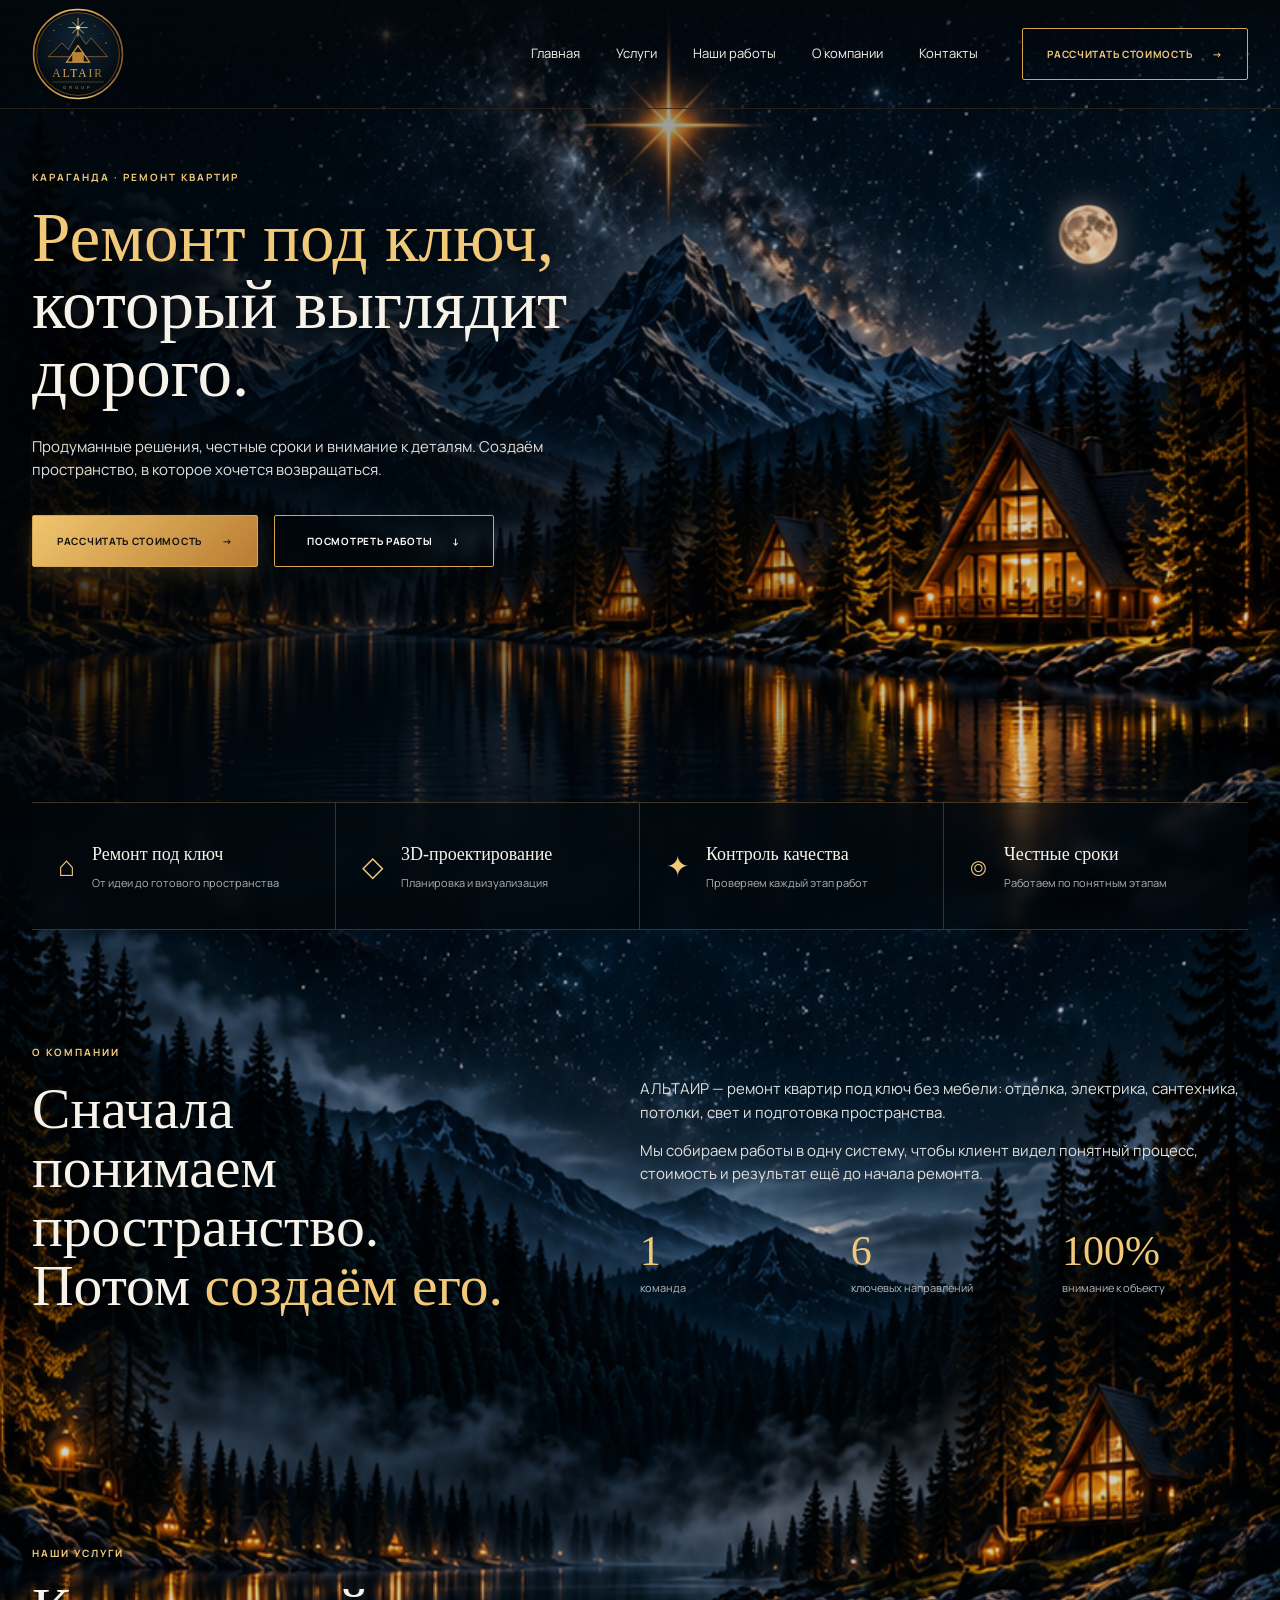
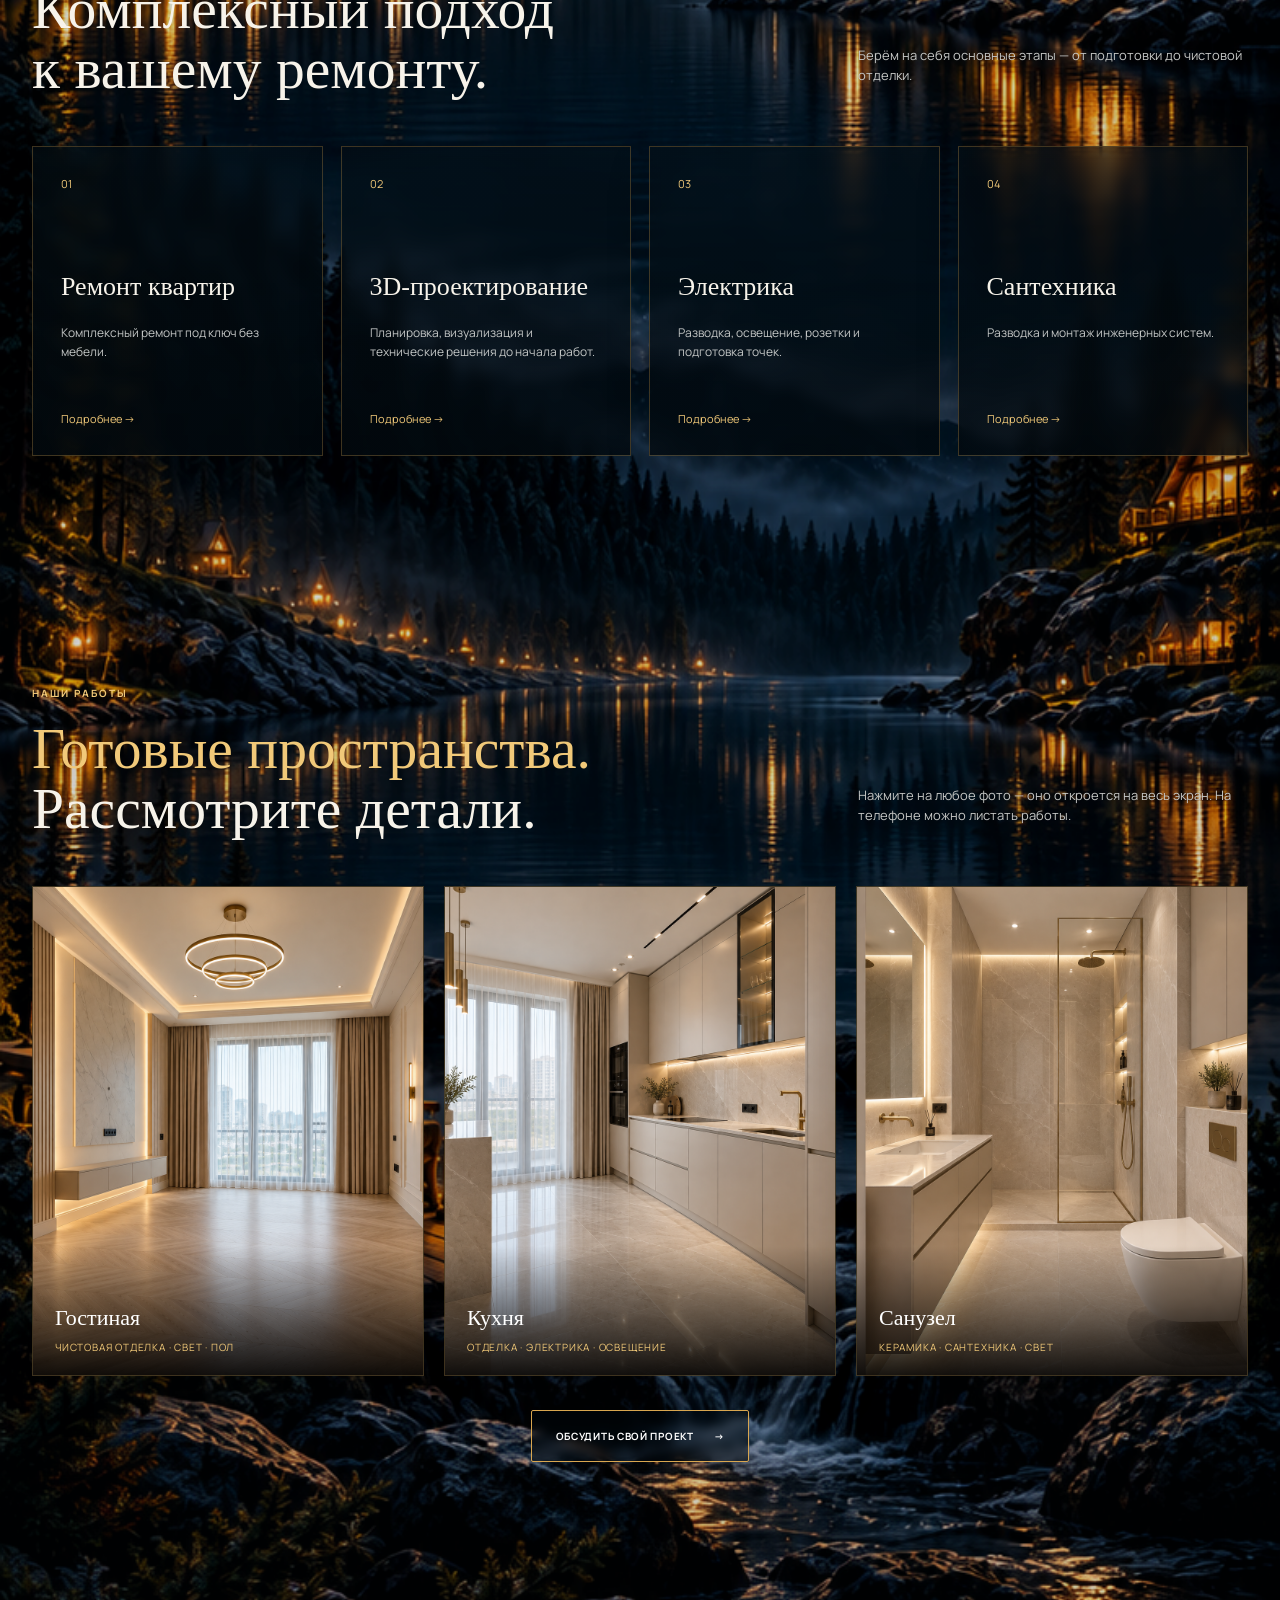
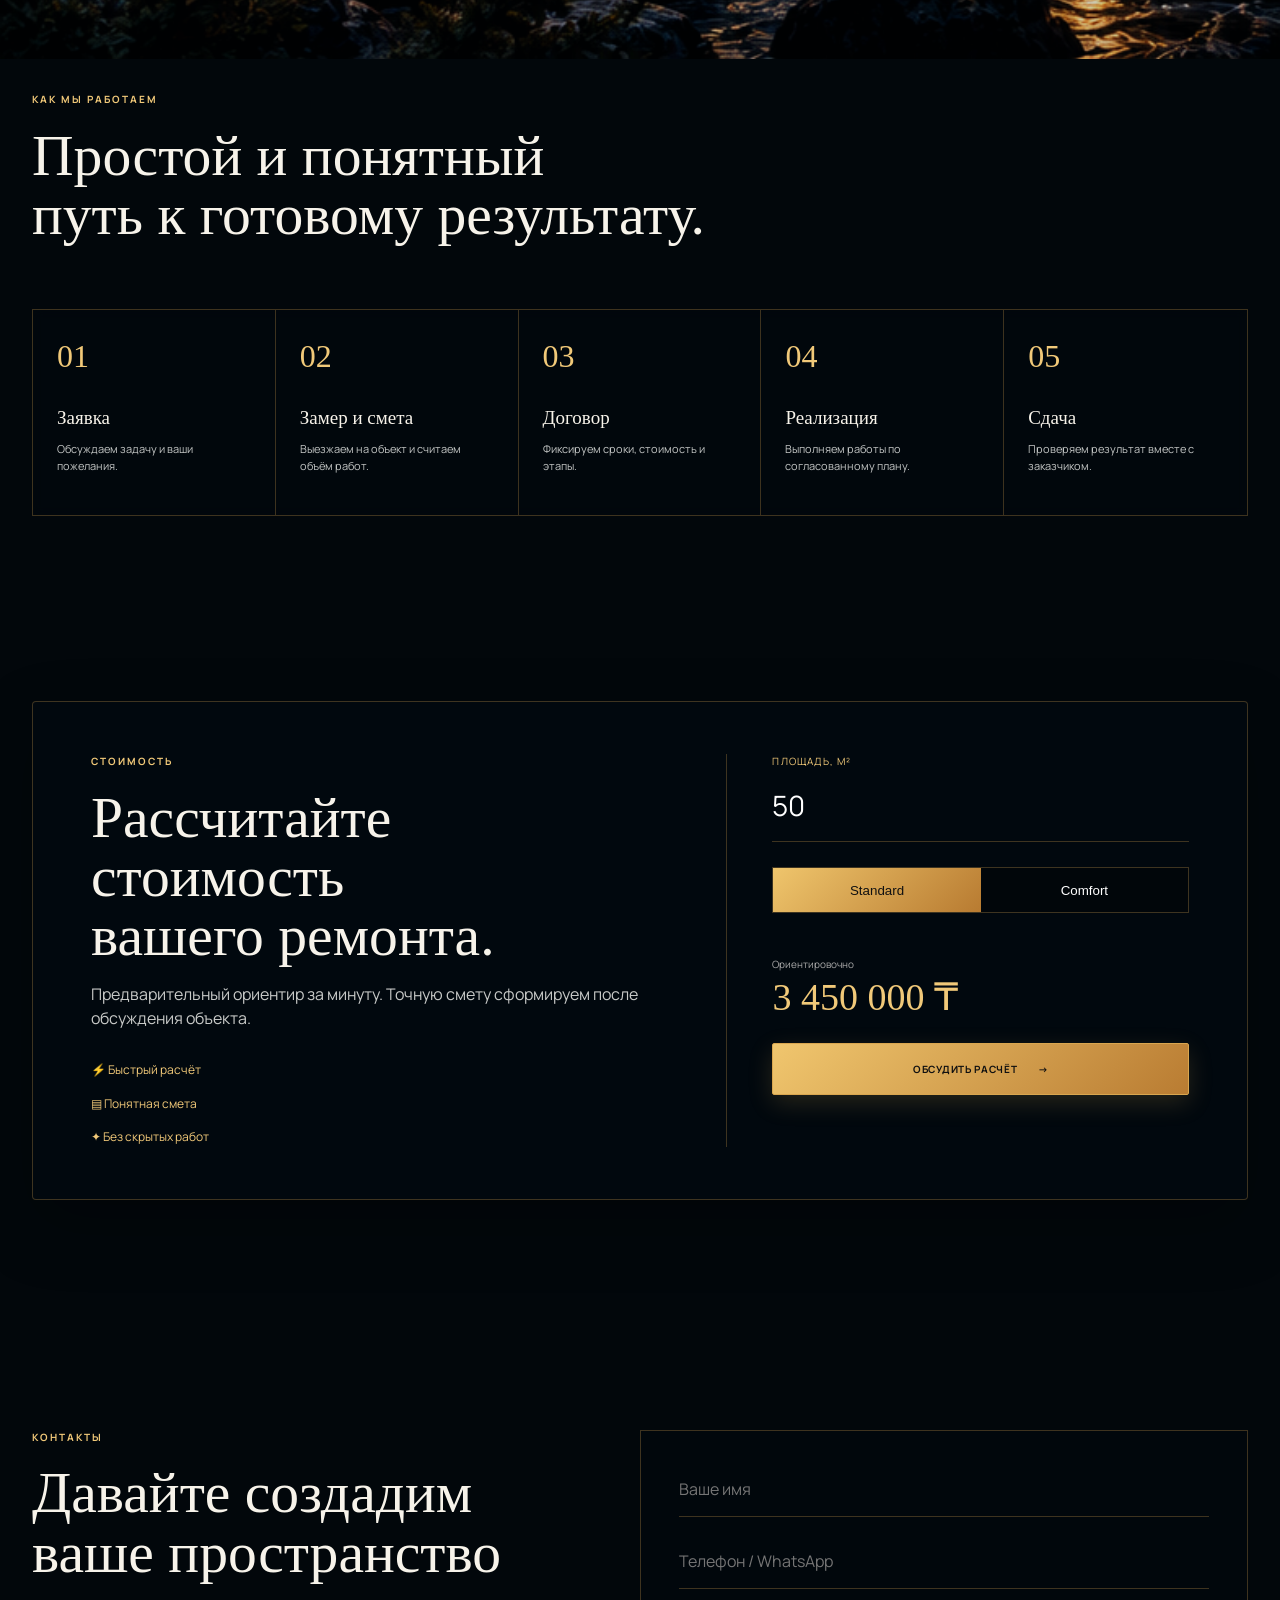
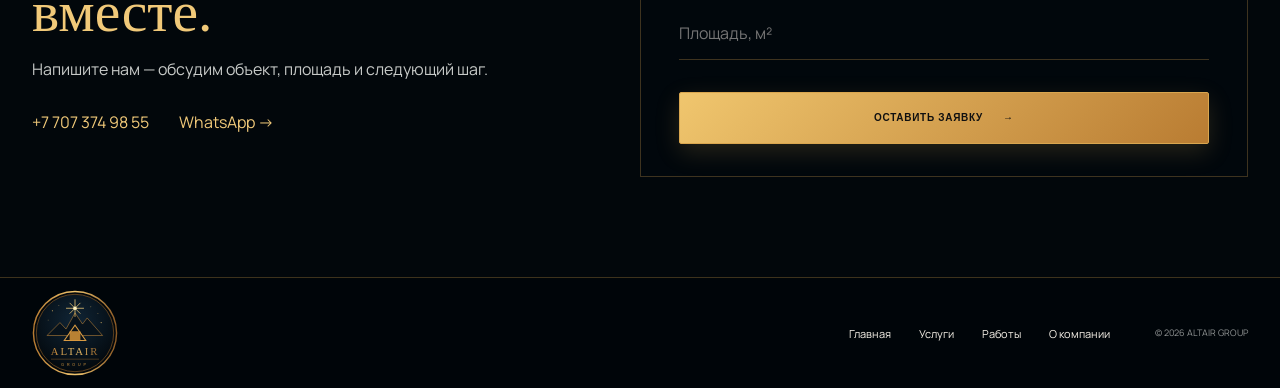
==== commit b7e4e7b5: "Replace materials claim with quality control" ====
--- a/index.html
+++ b/index.html
@@ -1 +1 @@
-<!doctype html><html lang="ru"><head><meta charset="utf-8"><meta name="viewport" content="width=device-width,initial-scale=1"><meta name="description" content="АЛЬТАИР — ремонт квартир под ключ в Караганде. Отделка, электрика, сантехника и 3D-проектирование."><title>АЛЬТАИР — ремонт под ключ</title><link rel="preconnect" href="https://fonts.googleapis.com"><link rel="preconnect" href="https://fonts.gstatic.com" crossorigin><link href="https://fonts.googleapis.com/css2?family=Manrope:wght@400;500;600;700;800&display=swap" rel="stylesheet"><link rel="stylesheet" href="style.css?v=20260908-1143"><link rel="stylesheet" href="hero-fix.css?v=20260908-1143"></head><body><header class="header"><div class="wrap nav"><a class="brand" href="#top"><img src="assets/logo.svg" alt="АЛЬТАИР"></a><nav><a href="#top">Главная</a><a href="#services">Услуги</a><a href="#works">Наши работы</a><a href="#about">О компании</a><a href="#contact">Контакты</a></nav><a class="nav-cta" href="#calculator">Рассчитать стоимость <span>→</span></a><button class="burger" type="button" aria-label="Меню">☰</button></div></header><main id="top"><section class="hero"><div class="hero-shade"></div><div class="wrap hero-inner"><div class="hero-copy"><p class="eyebrow">КАРАГАНДА · РЕМОНТ КВАРТИР</p><h1><span>Ремонт под ключ,</span><br>который выглядит<br>дорого.</h1><p class="lead">Продуманные решения, честные сроки и внимание к деталям. Создаём пространство, в которое хочется возвращаться.</p><div class="hero-actions"><a class="btn primary" href="#calculator">Рассчитать стоимость <span>→</span></a><a class="btn ghost" href="#works">Посмотреть работы <span>↓</span></a></div></div></div><div class="wrap feature-strip"><div class="feature"><span class="feature-icon">⌂</span><div><b>Ремонт под ключ</b><small>От идеи до готового пространства</small></div></div><div class="feature"><span class="feature-icon">◇</span><div><b>3D-проектирование</b><small>Планировка и визуализация</small></div></div><div class="feature"><span class="feature-icon">✦</span><div><b>Качественные материалы</b><small>Проверенные решения</small></div></div><div class="feature"><span class="feature-icon">⌾</span><div><b>Честные сроки</b><small>Работаем по понятным этапам</small></div></div></div></section><section id="about" class="about section"><div class="wrap about-grid"><div><p class="eyebrow">О КОМПАНИИ</p><h2>Сначала<br>понимаем<br>пространство.<br>Потом <em>создаём его.</em></h2></div><div class="about-copy"><p>АЛЬТАИР — ремонт квартир под ключ без мебели: отделка, электрика, сантехника, потолки, свет и подготовка пространства.</p><p>Мы собираем работы в одну систему, чтобы клиент видел понятный процесс, стоимость и результат ещё до начала ремонта.</p><div class="stats"><div><strong>1</strong><span>команда</span></div><div><strong>6</strong><span>ключевых направлений</span></div><div><strong>100%</strong><span>внимание к объекту</span></div></div></div></div></section><section id="services" class="section services"><div class="wrap"><div class="section-title"><div><p class="eyebrow">НАШИ УСЛУГИ</p><h2>Комплексный подход<br>к вашему ремонту.</h2></div><p>Берём на себя основные этапы — от подготовки до чистовой отделки.</p></div><div class="service-cards"><article><span>01</span><h3>Ремонт квартир</h3><p>Комплексный ремонт под ключ без мебели.</p><a href="#calculator">Подробнее →</a></article><article><span>02</span><h3>3D-проектирование</h3><p>Планировка, визуализация и технические решения до начала работ.</p><a href="#design">Подробнее →</a></article><article><span>03</span><h3>Электрика</h3><p>Разводка, освещение, розетки и подготовка точек.</p><a href="#calculator">Подробнее →</a></article><article><span>04</span><h3>Сантехника</h3><p>Разводка и монтаж инженерных систем.</p><a href="#calculator">Подробнее →</a></article></div></div></section><section id="works" class="section works"><div class="wrap"><div class="section-title"><div><p class="eyebrow">НАШИ РАБОТЫ</p><h2><em>Готовые пространства.</em><br>Рассмотрите детали.</h2></div><p>Нажмите на любое фото — оно откроется на весь экран. На телефоне можно листать работы.</p></div><div class="works-gallery"><figure class="work-card" data-name="Гостиная"><img src="assets/гостиная.png?v=2" alt="Готовый ремонт гостиной ALTAIR" loading="lazy"><figcaption>Гостиная<span>чистовая отделка · свет · пол</span></figcaption></figure><figure class="work-card" data-name="Кухня"><img src="assets/кухня.png?v=2" alt="Готовый ремонт кухни ALTAIR" loading="lazy"><figcaption>Кухня<span>отделка · электрика · освещение</span></figcaption></figure><figure class="work-card" data-name="Санузел"><img src="assets/санузел.png?v=2" alt="Готовый ремонт санузла ALTAIR" loading="lazy"><figcaption>Санузел<span>керамика · сантехника · свет</span></figcaption></figure></div><div class="center-action"><a class="btn ghost" href="#contact">Обсудить свой проект <span>→</span></a></div></div></section><section id="design" class="section process"><div class="wrap"><p class="eyebrow">КАК МЫ РАБОТАЕМ</p><h2>Простой и понятный<br>путь к готовому результату.</h2><div class="steps"><div><strong>01</strong><h3>Заявка</h3><p>Обсуждаем задачу и ваши пожелания.</p></div><div><strong>02</strong><h3>Замер и смета</h3><p>Выезжаем на объект и считаем объём работ.</p></div><div><strong>03</strong><h3>Договор</h3><p>Фиксируем сроки, стоимость и этапы.</p></div><div><strong>04</strong><h3>Реализация</h3><p>Выполняем работы по согласованному плану.</p></div><div><strong>05</strong><h3>Сдача</h3><p>Проверяем результат вместе с заказчиком.</p></div></div></div></section><section id="calculator" class="section calculator"><div class="wrap calc-panel"><div class="calc-copy"><p class="eyebrow">СТОИМОСТЬ</p><h2>Рассчитайте стоимость<br>вашего ремонта.</h2><p>Предварительный ориентир за минуту. Точную смету сформируем после обсуждения объекта.</p><div class="calc-perks"><span>⚡ Быстрый расчёт</span><span>▤ Понятная смета</span><span>✦ Без скрытых работ</span></div></div><div class="calc-box"><label>Площадь, м²<input id="area" type="number" min="1" value="50"></label><div class="toggle"><button type="button" data-rate="69000" class="active">Standard</button><button type="button" data-rate="80000">Comfort</button></div><div class="total"><span>Ориентировочно</span><strong id="total">3 450 000 ₸</strong></div><a href="https://wa.me/77073749855?text=Здравствуйте!%20Хочу%20обсудить%20расчёт%20ремонта." target="_blank" rel="noopener" class="btn primary full">Обсудить расчёт <span>→</span></a></div></div></section><section id="contact" class="section contact"><div class="wrap contact-grid"><div><p class="eyebrow">КОНТАКТЫ</p><h2>Давайте создадим<br>ваше пространство <em>вместе.</em></h2><p>Напишите нам — обсудим объект, площадь и следующий шаг.</p><div class="contact-links"><a href="tel:+77073749855">+7 707 374 98 55</a><a href="https://wa.me/77073749855" target="_blank" rel="noopener">WhatsApp →</a></div></div><form id="contactForm"><input required name="name" placeholder="Ваше имя"><input required name="phone" type="tel" placeholder="Телефон / WhatsApp"><input name="area" placeholder="Площадь, м²"><button class="btn primary full" type="submit">Оставить заявку <span>→</span></button></form></div></section></main><footer><div class="wrap footer"><a class="footer-brand" href="#top"><img src="assets/logo.svg" alt="АЛЬТАИР"></a><nav><a href="#top">Главная</a><a href="#services">Услуги</a><a href="#works">Работы</a><a href="#about">О компании</a></nav><span>© 2026 ALTAIR GROUP</span></div></footer><div class="lightbox" id="lightbox" aria-hidden="true"><button class="lightbox-close" type="button" aria-label="Закрыть">×</button><button class="lightbox-prev" type="button" aria-label="Предыдущее фото">‹</button><img id="lightboxImage" alt=""><button class="lightbox-next" type="button" aria-label="Следующее фото">›</button><div class="lightbox-name" id="lightboxName"></div></div><script src="script.js?v=20260908-1143"></script></body></html>+<!doctype html><html lang="ru"><head><meta charset="utf-8"><meta name="viewport" content="width=device-width,initial-scale=1"><meta name="description" content="АЛЬТАИР — ремонт квартир под ключ в Караганде. Отделка, электрика, сантехника и 3D-проектирование."><title>АЛЬТАИР — ремонт под ключ</title><link rel="preconnect" href="https://fonts.googleapis.com"><link rel="preconnect" href="https://fonts.gstatic.com" crossorigin><link href="https://fonts.googleapis.com/css2?family=Manrope:wght@400;500;600;700;800&display=swap" rel="stylesheet"><link rel="stylesheet" href="style.css?v=20260908-1143"><link rel="stylesheet" href="hero-fix.css?v=20260908-1143"></head><body><header class="header"><div class="wrap nav"><a class="brand" href="#top"><img src="assets/logo.svg" alt="АЛЬТАИР"></a><nav><a href="#top">Главная</a><a href="#services">Услуги</a><a href="#works">Наши работы</a><a href="#about">О компании</a><a href="#contact">Контакты</a></nav><a class="nav-cta" href="#calculator">Рассчитать стоимость <span>→</span></a><button class="burger" type="button" aria-label="Меню">☰</button></div></header><main id="top"><section class="hero"><div class="hero-shade"></div><div class="wrap hero-inner"><div class="hero-copy"><p class="eyebrow">КАРАГАНДА · РЕМОНТ КВАРТИР</p><h1><span>Ремонт под ключ,</span><br>который выглядит<br>дорого.</h1><p class="lead">Продуманные решения, честные сроки и внимание к деталям. Создаём пространство, в которое хочется возвращаться.</p><div class="hero-actions"><a class="btn primary" href="#calculator">Рассчитать стоимость <span>→</span></a><a class="btn ghost" href="#works">Посмотреть работы <span>↓</span></a></div></div></div><div class="wrap feature-strip"><div class="feature"><span class="feature-icon">⌂</span><div><b>Ремонт под ключ</b><small>От идеи до готового пространства</small></div></div><div class="feature"><span class="feature-icon">◇</span><div><b>3D-проектирование</b><small>Планировка и визуализация</small></div></div><div class="feature"><span class="feature-icon">✦</span><div><b>Контроль качества</b><small>Проверяем каждый этап работ</small></div></div><div class="feature"><span class="feature-icon">⌾</span><div><b>Честные сроки</b><small>Работаем по понятным этапам</small></div></div></div></section><section id="about" class="about section"><div class="wrap about-grid"><div><p class="eyebrow">О КОМПАНИИ</p><h2>Сначала<br>понимаем<br>пространство.<br>Потом <em>создаём его.</em></h2></div><div class="about-copy"><p>АЛЬТАИР — ремонт квартир под ключ без мебели: отделка, электрика, сантехника, потолки, свет и подготовка пространства.</p><p>Мы собираем работы в одну систему, чтобы клиент видел понятный процесс, стоимость и результат ещё до начала ремонта.</p><div class="stats"><div><strong>1</strong><span>команда</span></div><div><strong>6</strong><span>ключевых направлений</span></div><div><strong>100%</strong><span>внимание к объекту</span></div></div></div></div></section><section id="services" class="section services"><div class="wrap"><div class="section-title"><div><p class="eyebrow">НАШИ УСЛУГИ</p><h2>Комплексный подход<br>к вашему ремонту.</h2></div><p>Берём на себя основные этапы — от подготовки до чистовой отделки.</p></div><div class="service-cards"><article><span>01</span><h3>Ремонт квартир</h3><p>Комплексный ремонт под ключ без мебели.</p><a href="#calculator">Подробнее →</a></article><article><span>02</span><h3>3D-проектирование</h3><p>Планировка, визуализация и технические решения до начала работ.</p><a href="#design">Подробнее →</a></article><article><span>03</span><h3>Электрика</h3><p>Разводка, освещение, розетки и подготовка точек.</p><a href="#calculator">Подробнее →</a></article><article><span>04</span><h3>Сантехника</h3><p>Разводка и монтаж инженерных систем.</p><a href="#calculator">Подробнее →</a></article></div></div></section><section id="works" class="section works"><div class="wrap"><div class="section-title"><div><p class="eyebrow">НАШИ РАБОТЫ</p><h2><em>Готовые пространства.</em><br>Рассмотрите детали.</h2></div><p>Нажмите на любое фото — оно откроется на весь экран. На телефоне можно листать работы.</p></div><div class="works-gallery"><figure class="work-card" data-name="Гостиная"><img src="assets/гостиная.png?v=2" alt="Готовый ремонт гостиной ALTAIR" loading="lazy"><figcaption>Гостиная<span>чистовая отделка · свет · пол</span></figcaption></figure><figure class="work-card" data-name="Кухня"><img src="assets/кухня.png?v=2" alt="Готовый ремонт кухни ALTAIR" loading="lazy"><figcaption>Кухня<span>отделка · электрика · освещение</span></figcaption></figure><figure class="work-card" data-name="Санузел"><img src="assets/санузел.png?v=2" alt="Готовый ремонт санузла ALTAIR" loading="lazy"><figcaption>Санузел<span>керамика · сантехника · свет</span></figcaption></figure></div><div class="center-action"><a class="btn ghost" href="#contact">Обсудить свой проект <span>→</span></a></div></div></section><section id="design" class="section process"><div class="wrap"><p class="eyebrow">КАК МЫ РАБОТАЕМ</p><h2>Простой и понятный<br>путь к готовому результату.</h2><div class="steps"><div><strong>01</strong><h3>Заявка</h3><p>Обсуждаем задачу и ваши пожелания.</p></div><div><strong>02</strong><h3>Замер и смета</h3><p>Выезжаем на объект и считаем объём работ.</p></div><div><strong>03</strong><h3>Договор</h3><p>Фиксируем сроки, стоимость и этапы.</p></div><div><strong>04</strong><h3>Реализация</h3><p>Выполняем работы по согласованному плану.</p></div><div><strong>05</strong><h3>Сдача</h3><p>Проверяем результат вместе с заказчиком.</p></div></div></div></section><section id="calculator" class="section calculator"><div class="wrap calc-panel"><div class="calc-copy"><p class="eyebrow">СТОИМОСТЬ</p><h2>Рассчитайте стоимость<br>вашего ремонта.</h2><p>Предварительный ориентир за минуту. Точную смету сформируем после обсуждения объекта.</p><div class="calc-perks"><span>⚡ Быстрый расчёт</span><span>▤ Понятная смета</span><span>✦ Без скрытых работ</span></div></div><div class="calc-box"><label>Площадь, м²<input id="area" type="number" min="1" value="50"></label><div class="toggle"><button type="button" data-rate="69000" class="active">Standard</button><button type="button" data-rate="80000">Comfort</button></div><div class="total"><span>Ориентировочно</span><strong id="total">3 450 000 ₸</strong></div><a href="https://wa.me/77073749855?text=Здравствуйте!%20Хочу%20обсудить%20расчёт%20ремонта." target="_blank" rel="noopener" class="btn primary full">Обсудить расчёт <span>→</span></a></div></div></section><section id="contact" class="section contact"><div class="wrap contact-grid"><div><p class="eyebrow">КОНТАКТЫ</p><h2>Давайте создадим<br>ваше пространство <em>вместе.</em></h2><p>Напишите нам — обсудим объект, площадь и следующий шаг.</p><div class="contact-links"><a href="tel:+77073749855">+7 707 374 98 55</a><a href="https://wa.me/77073749855" target="_blank" rel="noopener">WhatsApp →</a></div></div><form id="contactForm"><input required name="name" placeholder="Ваше имя"><input required name="phone" type="tel" placeholder="Телефон / WhatsApp"><input name="area" placeholder="Площадь, м²"><button class="btn primary full" type="submit">Оставить заявку <span>→</span></button></form></div></section></main><footer><div class="wrap footer"><a class="footer-brand" href="#top"><img src="assets/logo.svg" alt="АЛЬТАИР"></a><nav><a href="#top">Главная</a><a href="#services">Услуги</a><a href="#works">Работы</a><a href="#about">О компании</a></nav><span>© 2026 ALTAIR GROUP</span></div></footer><div class="lightbox" id="lightbox" aria-hidden="true"><button class="lightbox-close" type="button" aria-label="Закрыть">×</button><button class="lightbox-prev" type="button" aria-label="Предыдущее фото">‹</button><img id="lightboxImage" alt=""><button class="lightbox-next" type="button" aria-label="Следующее фото">›</button><div class="lightbox-name" id="lightboxName"></div></div><script src="script.js?v=20260908-1143"></script></body></html>
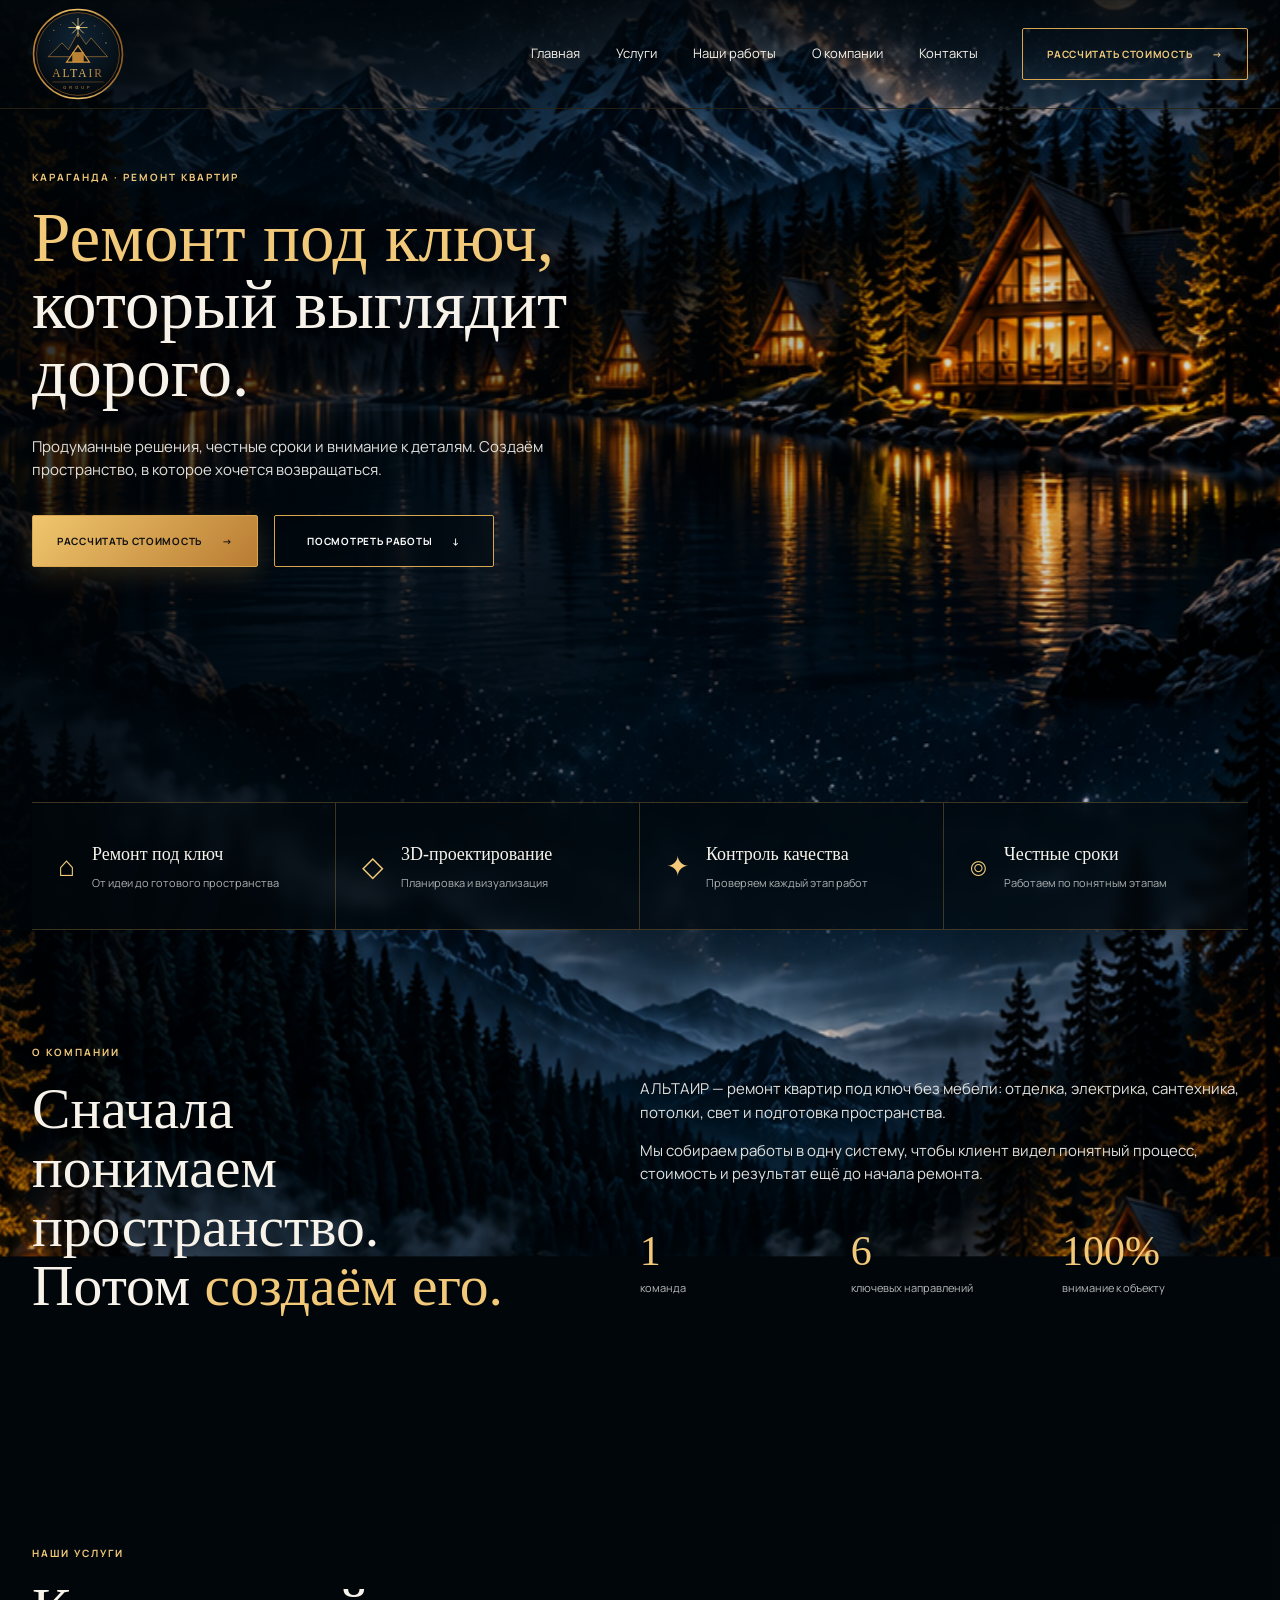
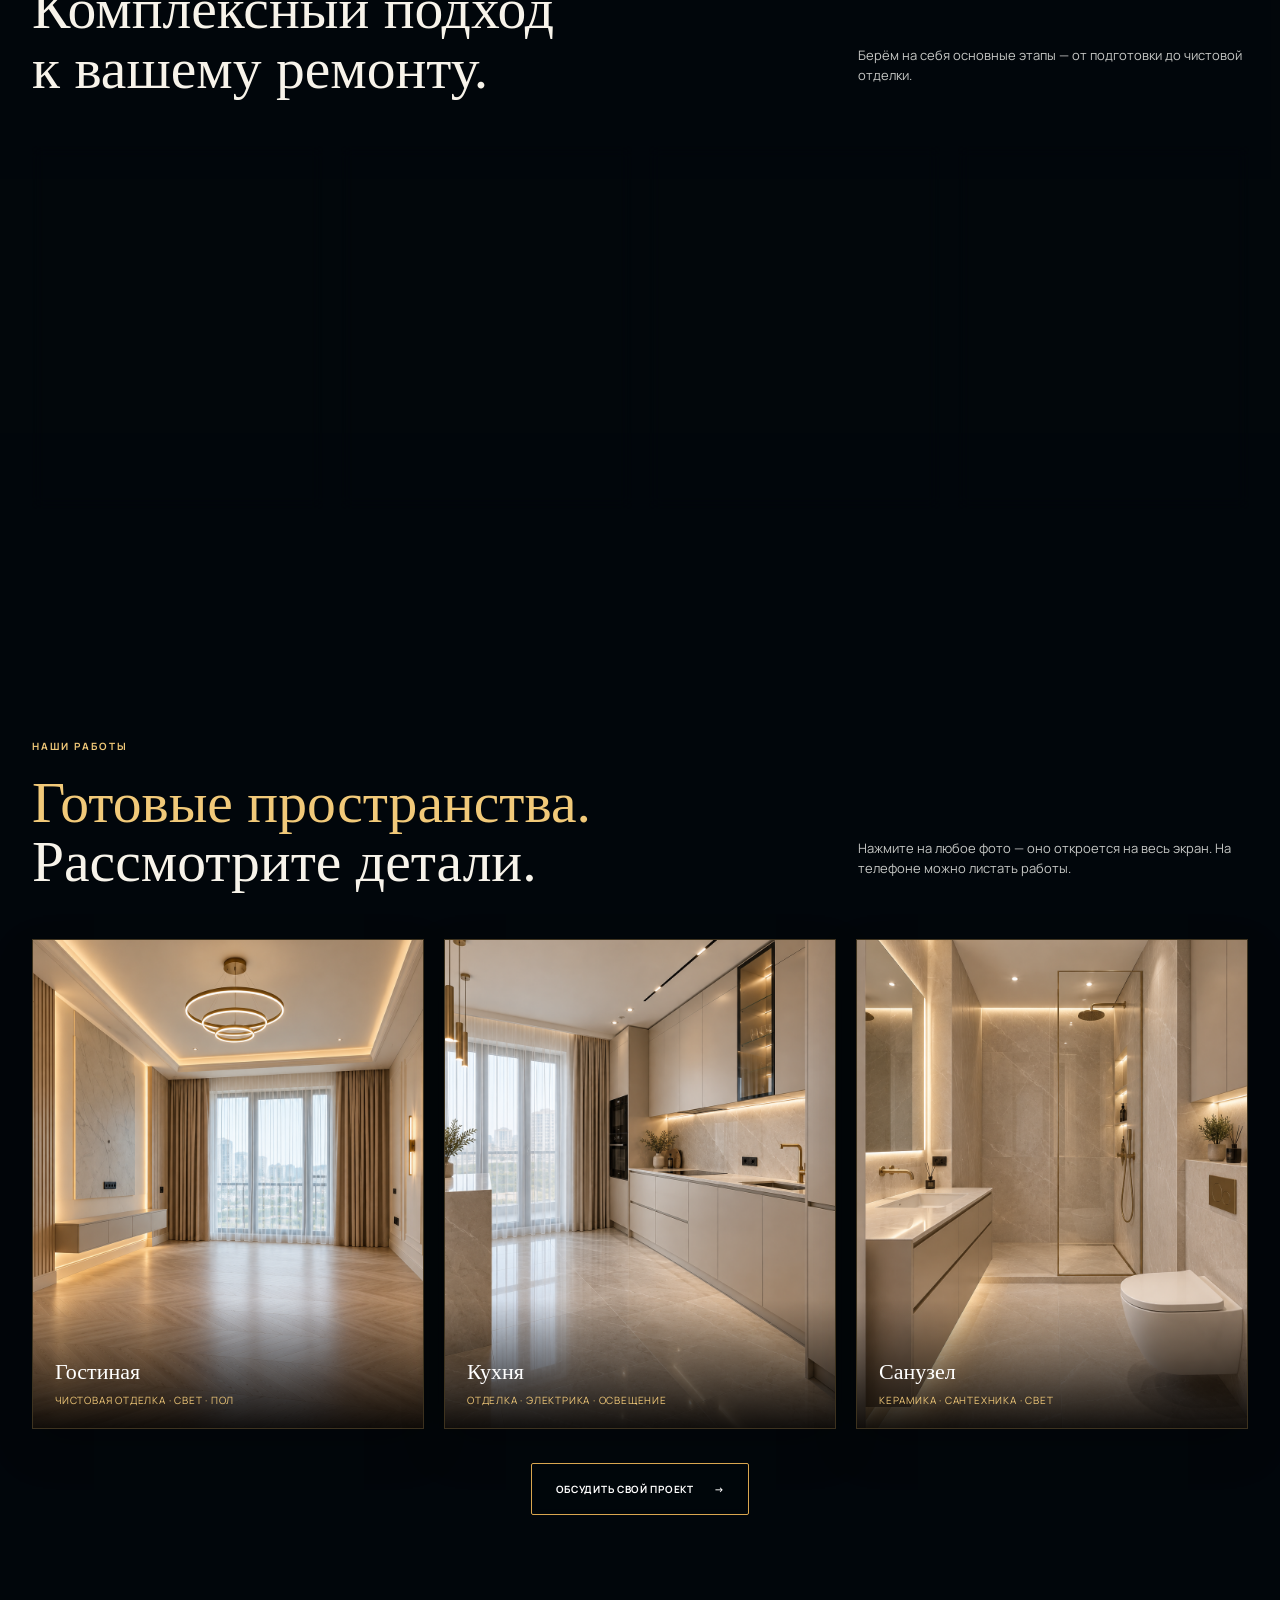
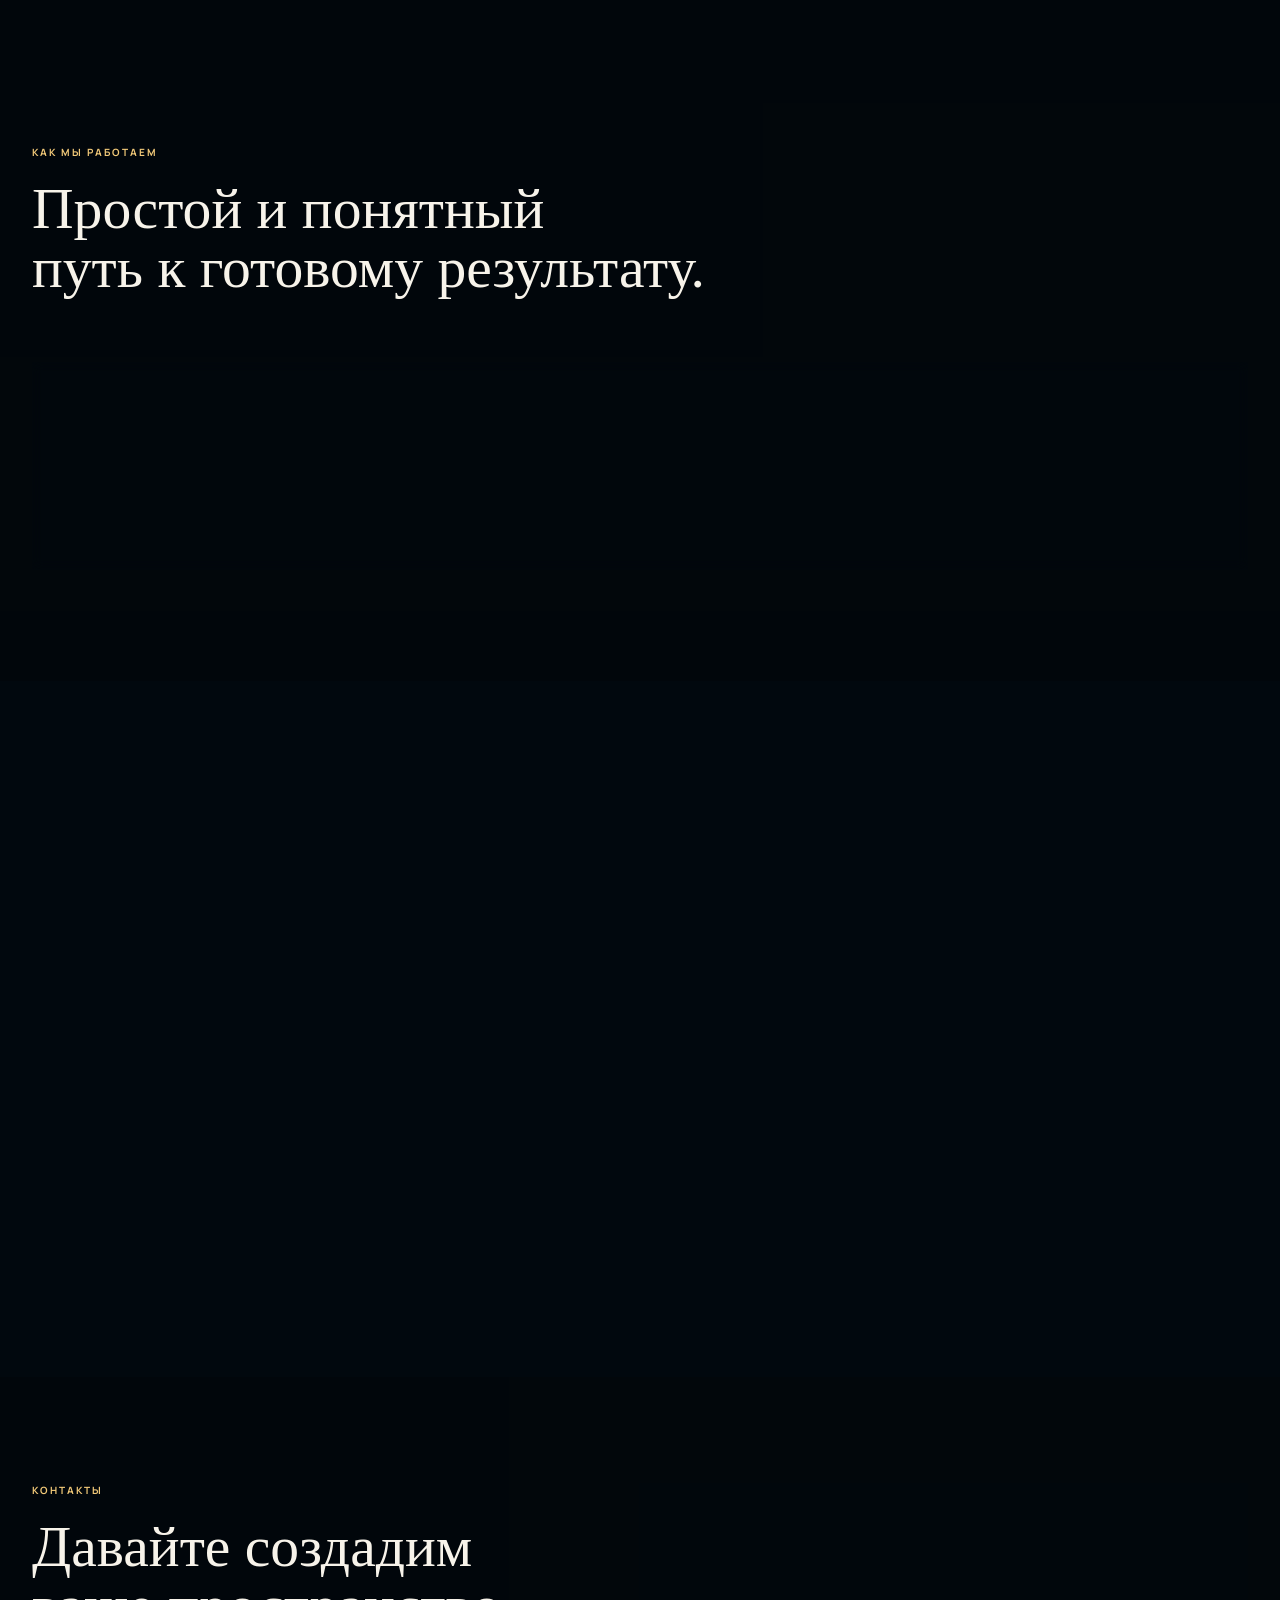
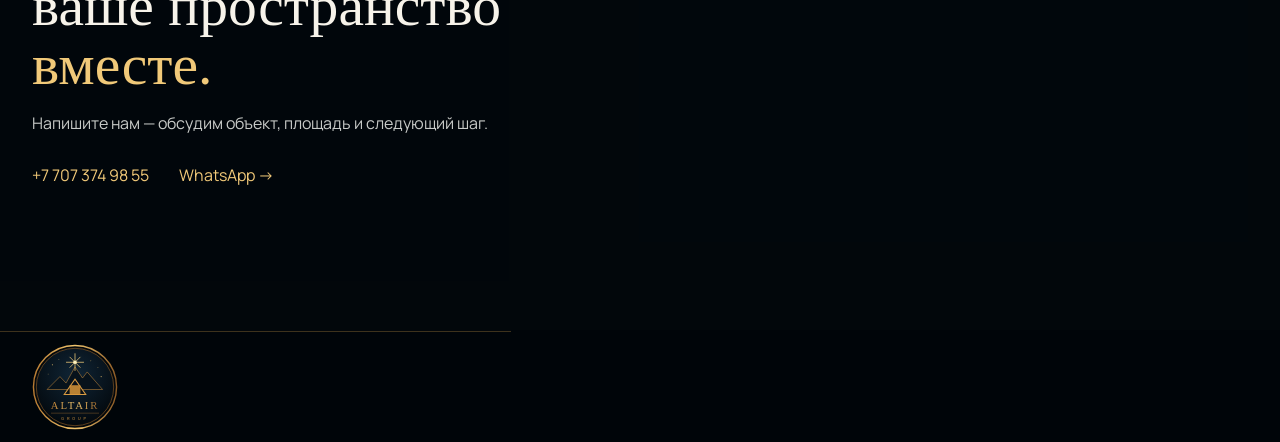
==== commit cfca0001: "Вернуть Яндекс.Метрику и обновить подключение скриптов" ====
--- a/index.html
+++ b/index.html
@@ -1 +1 @@
-<!doctype html><html lang="ru"><head><meta charset="utf-8"><meta name="viewport" content="width=device-width,initial-scale=1"><meta name="description" content="АЛЬТАИР — ремонт квартир под ключ в Караганде. Отделка, электрика, сантехника и 3D-проектирование."><title>АЛЬТАИР — ремонт под ключ</title><link rel="preconnect" href="https://fonts.googleapis.com"><link rel="preconnect" href="https://fonts.gstatic.com" crossorigin><link href="https://fonts.googleapis.com/css2?family=Manrope:wght@400;500;600;700;800&display=swap" rel="stylesheet"><link rel="stylesheet" href="style.css?v=20260908-1143"><link rel="stylesheet" href="hero-fix.css?v=20260908-1143"></head><body><header class="header"><div class="wrap nav"><a class="brand" href="#top"><img src="assets/logo.svg" alt="АЛЬТАИР"></a><nav><a href="#top">Главная</a><a href="#services">Услуги</a><a href="#works">Наши работы</a><a href="#about">О компании</a><a href="#contact">Контакты</a></nav><a class="nav-cta" href="#calculator">Рассчитать стоимость <span>→</span></a><button class="burger" type="button" aria-label="Меню">☰</button></div></header><main id="top"><section class="hero"><div class="hero-shade"></div><div class="wrap hero-inner"><div class="hero-copy"><p class="eyebrow">КАРАГАНДА · РЕМОНТ КВАРТИР</p><h1><span>Ремонт под ключ,</span><br>который выглядит<br>дорого.</h1><p class="lead">Продуманные решения, честные сроки и внимание к деталям. Создаём пространство, в которое хочется возвращаться.</p><div class="hero-actions"><a class="btn primary" href="#calculator">Рассчитать стоимость <span>→</span></a><a class="btn ghost" href="#works">Посмотреть работы <span>↓</span></a></div></div></div><div class="wrap feature-strip"><div class="feature"><span class="feature-icon">⌂</span><div><b>Ремонт под ключ</b><small>От идеи до готового пространства</small></div></div><div class="feature"><span class="feature-icon">◇</span><div><b>3D-проектирование</b><small>Планировка и визуализация</small></div></div><div class="feature"><span class="feature-icon">✦</span><div><b>Контроль качества</b><small>Проверяем каждый этап работ</small></div></div><div class="feature"><span class="feature-icon">⌾</span><div><b>Честные сроки</b><small>Работаем по понятным этапам</small></div></div></div></section><section id="about" class="about section"><div class="wrap about-grid"><div><p class="eyebrow">О КОМПАНИИ</p><h2>Сначала<br>понимаем<br>пространство.<br>Потом <em>создаём его.</em></h2></div><div class="about-copy"><p>АЛЬТАИР — ремонт квартир под ключ без мебели: отделка, электрика, сантехника, потолки, свет и подготовка пространства.</p><p>Мы собираем работы в одну систему, чтобы клиент видел понятный процесс, стоимость и результат ещё до начала ремонта.</p><div class="stats"><div><strong>1</strong><span>команда</span></div><div><strong>6</strong><span>ключевых направлений</span></div><div><strong>100%</strong><span>внимание к объекту</span></div></div></div></div></section><section id="services" class="section services"><div class="wrap"><div class="section-title"><div><p class="eyebrow">НАШИ УСЛУГИ</p><h2>Комплексный подход<br>к вашему ремонту.</h2></div><p>Берём на себя основные этапы — от подготовки до чистовой отделки.</p></div><div class="service-cards"><article><span>01</span><h3>Ремонт квартир</h3><p>Комплексный ремонт под ключ без мебели.</p><a href="#calculator">Подробнее →</a></article><article><span>02</span><h3>3D-проектирование</h3><p>Планировка, визуализация и технические решения до начала работ.</p><a href="#design">Подробнее →</a></article><article><span>03</span><h3>Электрика</h3><p>Разводка, освещение, розетки и подготовка точек.</p><a href="#calculator">Подробнее →</a></article><article><span>04</span><h3>Сантехника</h3><p>Разводка и монтаж инженерных систем.</p><a href="#calculator">Подробнее →</a></article></div></div></section><section id="works" class="section works"><div class="wrap"><div class="section-title"><div><p class="eyebrow">НАШИ РАБОТЫ</p><h2><em>Готовые пространства.</em><br>Рассмотрите детали.</h2></div><p>Нажмите на любое фото — оно откроется на весь экран. На телефоне можно листать работы.</p></div><div class="works-gallery"><figure class="work-card" data-name="Гостиная"><img src="assets/гостиная.png?v=2" alt="Готовый ремонт гостиной ALTAIR" loading="lazy"><figcaption>Гостиная<span>чистовая отделка · свет · пол</span></figcaption></figure><figure class="work-card" data-name="Кухня"><img src="assets/кухня.png?v=2" alt="Готовый ремонт кухни ALTAIR" loading="lazy"><figcaption>Кухня<span>отделка · электрика · освещение</span></figcaption></figure><figure class="work-card" data-name="Санузел"><img src="assets/санузел.png?v=2" alt="Готовый ремонт санузла ALTAIR" loading="lazy"><figcaption>Санузел<span>керамика · сантехника · свет</span></figcaption></figure></div><div class="center-action"><a class="btn ghost" href="#contact">Обсудить свой проект <span>→</span></a></div></div></section><section id="design" class="section process"><div class="wrap"><p class="eyebrow">КАК МЫ РАБОТАЕМ</p><h2>Простой и понятный<br>путь к готовому результату.</h2><div class="steps"><div><strong>01</strong><h3>Заявка</h3><p>Обсуждаем задачу и ваши пожелания.</p></div><div><strong>02</strong><h3>Замер и смета</h3><p>Выезжаем на объект и считаем объём работ.</p></div><div><strong>03</strong><h3>Договор</h3><p>Фиксируем сроки, стоимость и этапы.</p></div><div><strong>04</strong><h3>Реализация</h3><p>Выполняем работы по согласованному плану.</p></div><div><strong>05</strong><h3>Сдача</h3><p>Проверяем результат вместе с заказчиком.</p></div></div></div></section><section id="calculator" class="section calculator"><div class="wrap calc-panel"><div class="calc-copy"><p class="eyebrow">СТОИМОСТЬ</p><h2>Рассчитайте стоимость<br>вашего ремонта.</h2><p>Предварительный ориентир за минуту. Точную смету сформируем после обсуждения объекта.</p><div class="calc-perks"><span>⚡ Быстрый расчёт</span><span>▤ Понятная смета</span><span>✦ Без скрытых работ</span></div></div><div class="calc-box"><label>Площадь, м²<input id="area" type="number" min="1" value="50"></label><div class="toggle"><button type="button" data-rate="69000" class="active">Standard</button><button type="button" data-rate="80000">Comfort</button></div><div class="total"><span>Ориентировочно</span><strong id="total">3 450 000 ₸</strong></div><a href="https://wa.me/77073749855?text=Здравствуйте!%20Хочу%20обсудить%20расчёт%20ремонта." target="_blank" rel="noopener" class="btn primary full">Обсудить расчёт <span>→</span></a></div></div></section><section id="contact" class="section contact"><div class="wrap contact-grid"><div><p class="eyebrow">КОНТАКТЫ</p><h2>Давайте создадим<br>ваше пространство <em>вместе.</em></h2><p>Напишите нам — обсудим объект, площадь и следующий шаг.</p><div class="contact-links"><a href="tel:+77073749855">+7 707 374 98 55</a><a href="https://wa.me/77073749855" target="_blank" rel="noopener">WhatsApp →</a></div></div><form id="contactForm"><input required name="name" placeholder="Ваше имя"><input required name="phone" type="tel" placeholder="Телефон / WhatsApp"><input name="area" placeholder="Площадь, м²"><button class="btn primary full" type="submit">Оставить заявку <span>→</span></button></form></div></section></main><footer><div class="wrap footer"><a class="footer-brand" href="#top"><img src="assets/logo.svg" alt="АЛЬТАИР"></a><nav><a href="#top">Главная</a><a href="#services">Услуги</a><a href="#works">Работы</a><a href="#about">О компании</a></nav><span>© 2026 ALTAIR GROUP</span></div></footer><div class="lightbox" id="lightbox" aria-hidden="true"><button class="lightbox-close" type="button" aria-label="Закрыть">×</button><button class="lightbox-prev" type="button" aria-label="Предыдущее фото">‹</button><img id="lightboxImage" alt=""><button class="lightbox-next" type="button" aria-label="Следующее фото">›</button><div class="lightbox-name" id="lightboxName"></div></div><script src="script.js?v=20260908-1143"></script></body></html>+<!doctype html><html lang="ru"><head><meta charset="utf-8"><meta name="viewport" content="width=device-width,initial-scale=1"><meta name="description" content="АЛЬТАИР — ремонт квартир под ключ в Караганде. Отделка, электрика, сантехника и 3D-проектирование."><title>АЛЬТАИР — ремонт под ключ</title><link rel="preconnect" href="https://fonts.googleapis.com"><link rel="preconnect" href="https://fonts.gstatic.com" crossorigin><link href="https://fonts.googleapis.com/css2?family=Manrope:wght@400;500;600;700;800&display=swap" rel="stylesheet"><link rel="stylesheet" href="style.css?v=20260908-1249"><link rel="stylesheet" href="hero-fix.css?v=20260908-1249"><script type="text/javascript">(function(m,e,t,r,i,k,a){m[i]=m[i]||function(){(m[i].a=m[i].a||[]).push(arguments)};m[i].l=1*new Date();for(var j=0;j<document.scripts.length;j++){if(document.scripts[j].src===r){return}}k=e.createElement(t),a=e.getElementsByTagName(t)[0],k.async=1,k.src=r,a.parentNode.insertBefore(k,a)})(window,document,'script','https://mc.yandex.ru/metrika/tag.js?id=111881501','ym');ym(111881501,'init',{ssr:true,webvisor:true,clickmap:true,ecommerce:"dataLayer",accurateTrackBounce:true,trackLinks:true});</script><noscript><div><img src="https://mc.yandex.ru/watch/111881501" style="position:absolute;left:-9999px" alt=""></div></noscript></head><body><header class="header"><div class="wrap nav"><a class="brand" href="#top"><img src="assets/logo.svg" alt="АЛЬТАИР"></a><nav><a href="#top">Главная</a><a href="#services">Услуги</a><a href="#works">Наши работы</a><a href="#about">О компании</a><a href="#contact">Контакты</a></nav><a class="nav-cta" href="#calculator">Рассчитать стоимость <span>→</span></a><button class="burger" type="button" aria-label="Меню">☰</button></div></header><main id="top"><section class="hero"><div class="hero-shade"></div><div class="wrap hero-inner"><div class="hero-copy"><p class="eyebrow">КАРАГАНДА · РЕМОНТ КВАРТИР</p><h1><span>Ремонт под ключ,</span><br>который выглядит<br>дорого.</h1><p class="lead">Продуманные решения, честные сроки и внимание к деталям. Создаём пространство, в которое хочется возвращаться.</p><div class="hero-actions"><a class="btn primary" href="#calculator">Рассчитать стоимость <span>→</span></a><a class="btn ghost" href="#works">Посмотреть работы <span>↓</span></a></div></div></div><div class="wrap feature-strip"><div class="feature"><span class="feature-icon">⌂</span><div><b>Ремонт под ключ</b><small>От идеи до готового пространства</small></div></div><div class="feature"><span class="feature-icon">◇</span><div><b>3D-проектирование</b><small>Планировка и визуализация</small></div></div><div class="feature"><span class="feature-icon">✦</span><div><b>Контроль качества</b><small>Проверяем каждый этап работ</small></div></div><div class="feature"><span class="feature-icon">⌾</span><div><b>Честные сроки</b><small>Работаем по понятным этапам</small></div></div></div></section><section id="about" class="about section"><div class="wrap about-grid"><div><p class="eyebrow">О КОМПАНИИ</p><h2>Сначала<br>понимаем<br>пространство.<br>Потом <em>создаём его.</em></h2></div><div class="about-copy"><p>АЛЬТАИР — ремонт квартир под ключ без мебели: отделка, электрика, сантехника, потолки, свет и подготовка пространства.</p><p>Мы собираем работы в одну систему, чтобы клиент видел понятный процесс, стоимость и результат ещё до начала ремонта.</p><div class="stats"><div><strong>1</strong><span>команда</span></div><div><strong>6</strong><span>ключевых направлений</span></div><div><strong>100%</strong><span>внимание к объекту</span></div></div></div></div></section><section id="services" class="section services"><div class="wrap"><div class="section-title"><div><p class="eyebrow">НАШИ УСЛУГИ</p><h2>Комплексный подход<br>к вашему ремонту.</h2></div><p>Берём на себя основные этапы — от подготовки до чистовой отделки.</p></div><div class="service-cards"><article><span>01</span><h3>Ремонт квартир</h3><p>Комплексный ремонт под ключ без мебели.</p><a href="#calculator">Подробнее →</a></article><article><span>02</span><h3>3D-проектирование</h3><p>Планировка, визуализация и технические решения до начала работ.</p><a href="#design">Подробнее →</a></article><article><span>03</span><h3>Электрика</h3><p>Разводка, освещение, розетки и подготовка точек.</p><a href="#calculator">Подробнее →</a></article><article><span>04</span><h3>Сантехника</h3><p>Разводка и монтаж инженерных систем.</p><a href="#calculator">Подробнее →</a></article></div></div></section><section id="works" class="section works"><div class="wrap"><div class="section-title"><div><p class="eyebrow">НАШИ РАБОТЫ</p><h2><em>Готовые пространства.</em><br>Рассмотрите детали.</h2></div><p>Нажмите на любое фото — оно откроется на весь экран. На телефоне можно листать работы.</p></div><div class="works-gallery"><figure class="work-card" data-name="Гостиная"><img src="assets/гостиная.png?v=2" alt="Готовый ремонт гостиной ALTAIR" loading="lazy"><figcaption>Гостиная<span>чистовая отделка · свет · пол</span></figcaption></figure><figure class="work-card" data-name="Кухня"><img src="assets/кухня.png?v=2" alt="Готовый ремонт кухни ALTAIR" loading="lazy"><figcaption>Кухня<span>отделка · электрика · освещение</span></figcaption></figure><figure class="work-card" data-name="Санузел"><img src="assets/санузел.png?v=2" alt="Готовый ремонт санузла ALTAIR" loading="lazy"><figcaption>Санузел<span>керамика · сантехника · свет</span></figcaption></figure></div><div class="center-action"><a class="btn ghost" href="#contact">Обсудить свой проект <span>→</span></a></div></div></section><section id="design" class="section process"><div class="wrap"><p class="eyebrow">КАК МЫ РАБОТАЕМ</p><h2>Простой и понятный<br>путь к готовому результату.</h2><div class="steps"><div><strong>01</strong><h3>Заявка</h3><p>Обсуждаем задачу и ваши пожелания.</p></div><div><strong>02</strong><h3>Замер и смета</h3><p>Выезжаем на объект и считаем объём работ.</p></div><div><strong>03</strong><h3>Договор</h3><p>Фиксируем сроки, стоимость и этапы.</p></div><div><strong>04</strong><h3>Реализация</h3><p>Выполняем работы по согласованному плану.</p></div><div><strong>05</strong><h3>Сдача</h3><p>Проверяем результат вместе с заказчиком.</p></div></div></div></section><section id="calculator" class="section calculator"><div class="wrap calc-panel"><div class="calc-copy"><p class="eyebrow">СТОИМОСТЬ</p><h2>Рассчитайте стоимость<br>вашего ремонта.</h2><p>Предварительный ориентир за минуту. Точную смету сформируем после обсуждения объекта.</p><div class="calc-perks"><span>⚡ Быстрый расчёт</span><span>▤ Понятная смета</span><span>✦ Без скрытых работ</span></div></div><div class="calc-box"><label>Площадь, м²<input id="area" type="number" min="1" value="50"></label><div class="toggle"><button type="button" data-rate="69000" class="active">Standard</button><button type="button" data-rate="80000">Comfort</button></div><div class="total"><span>Ориентировочно</span><strong id="total">3 450 000 ₸</strong></div><a href="https://wa.me/77073749855?text=Здравствуйте!%20Хочу%20обсудить%20расчёт%20ремонта." target="_blank" rel="noopener" class="btn primary full">Обсудить расчёт <span>→</span></a></div></div></section><section id="contact" class="section contact"><div class="wrap contact-grid"><div><p class="eyebrow">КОНТАКТЫ</p><h2>Давайте создадим<br>ваше пространство <em>вместе.</em></h2><p>Напишите нам — обсудим объект, площадь и следующий шаг.</p><div class="contact-links"><a href="tel:+77073749855">+7 707 374 98 55</a><a href="https://wa.me/77073749855" target="_blank" rel="noopener">WhatsApp →</a></div></div><form id="contactForm"><input required name="name" placeholder="Ваше имя"><input required name="phone" type="tel" placeholder="Телефон / WhatsApp"><input name="area" placeholder="Площадь, м²"><button class="btn primary full" type="submit">Оставить заявку <span>→</span></button></form></div></section></main><footer><div class="wrap footer"><a class="footer-brand" href="#top"><img src="assets/logo.svg" alt="АЛЬТАИР"></a><nav><a href="#top">Главная</a><a href="#services">Услуги</a><a href="#works">Работы</a><a href="#about">О компании</a></nav><span>© 2026 ALTAIR GROUP</span></div></footer><div class="lightbox" id="lightbox" aria-hidden="true"><button class="lightbox-close" type="button" aria-label="Закрыть">×</button><button class="lightbox-prev" type="button" aria-label="Предыдущее фото">‹</button><img id="lightboxImage" alt=""><button class="lightbox-next" type="button" aria-label="Следующее фото">›</button><div class="lightbox-name" id="lightboxName"></div></div><script src="script.js?v=20260908-1249"></script><script src="parallax.js?v=20260908-1249"></script></body></html>
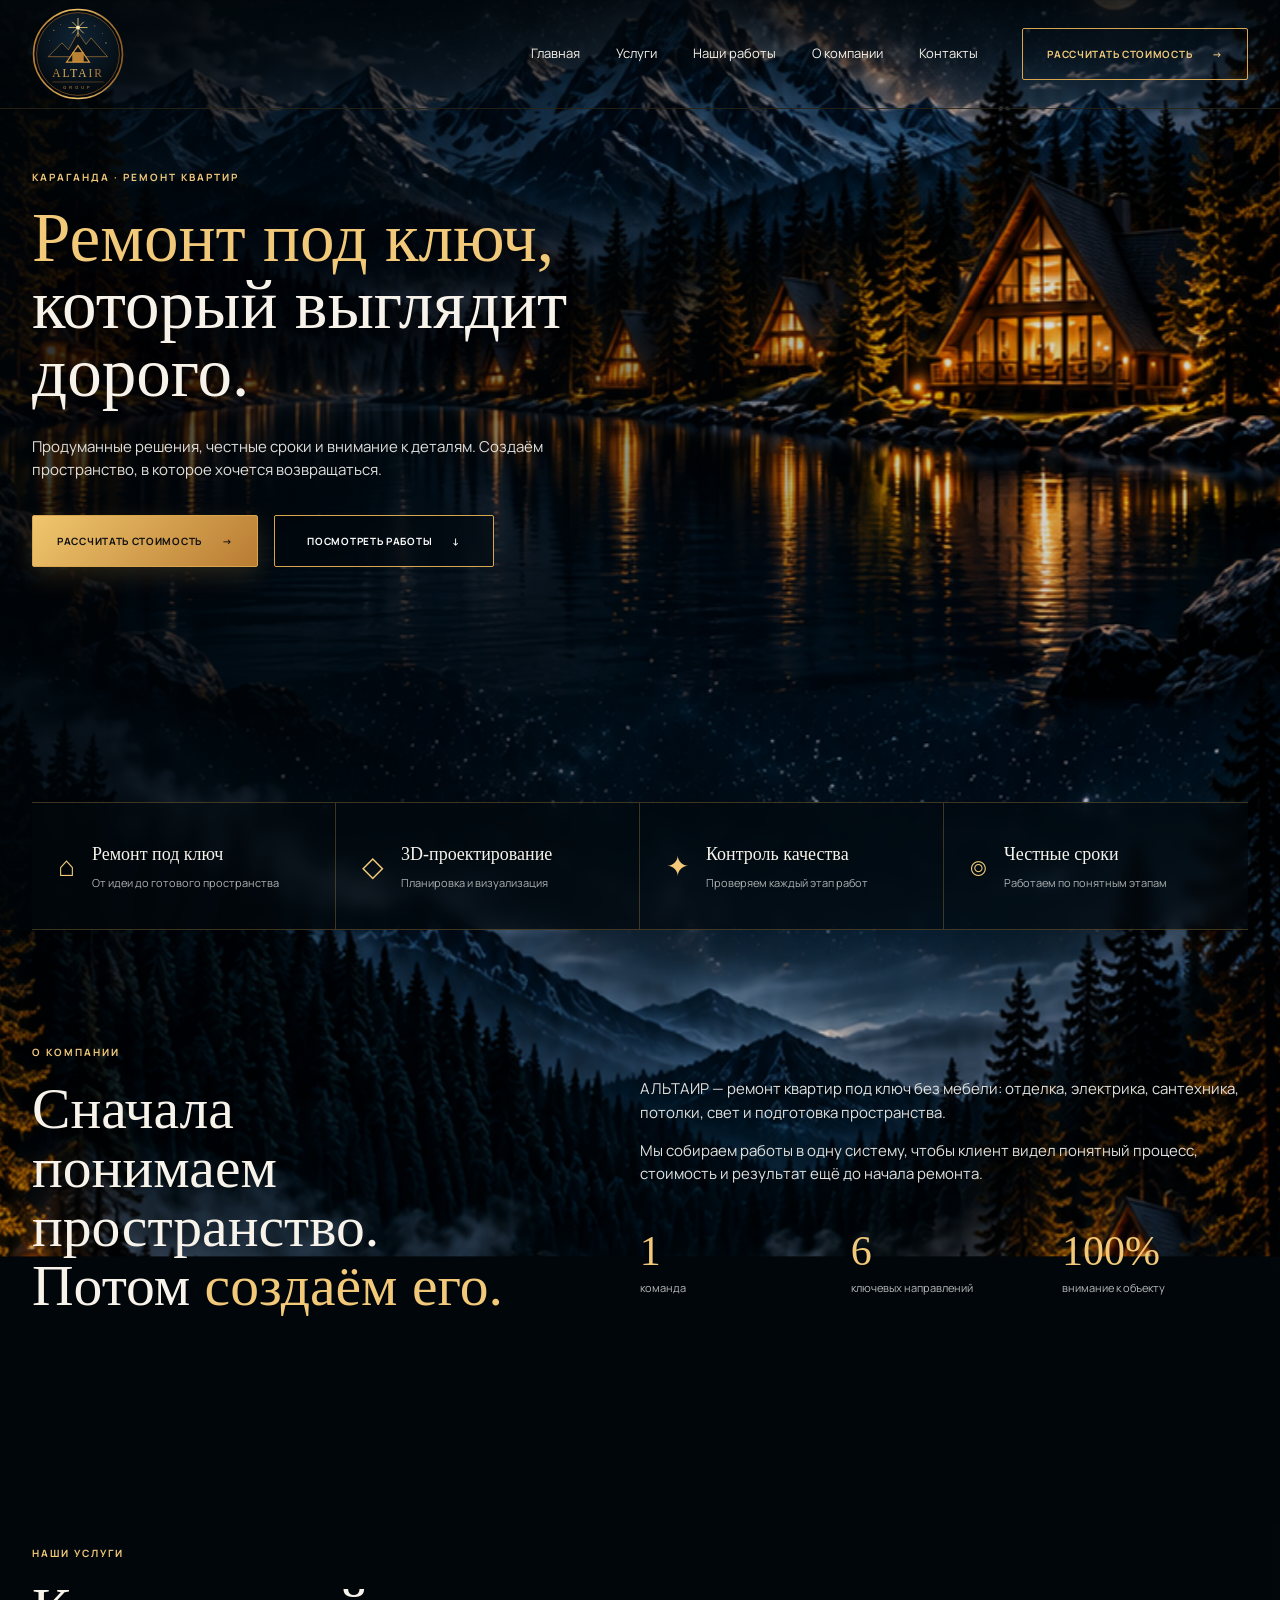
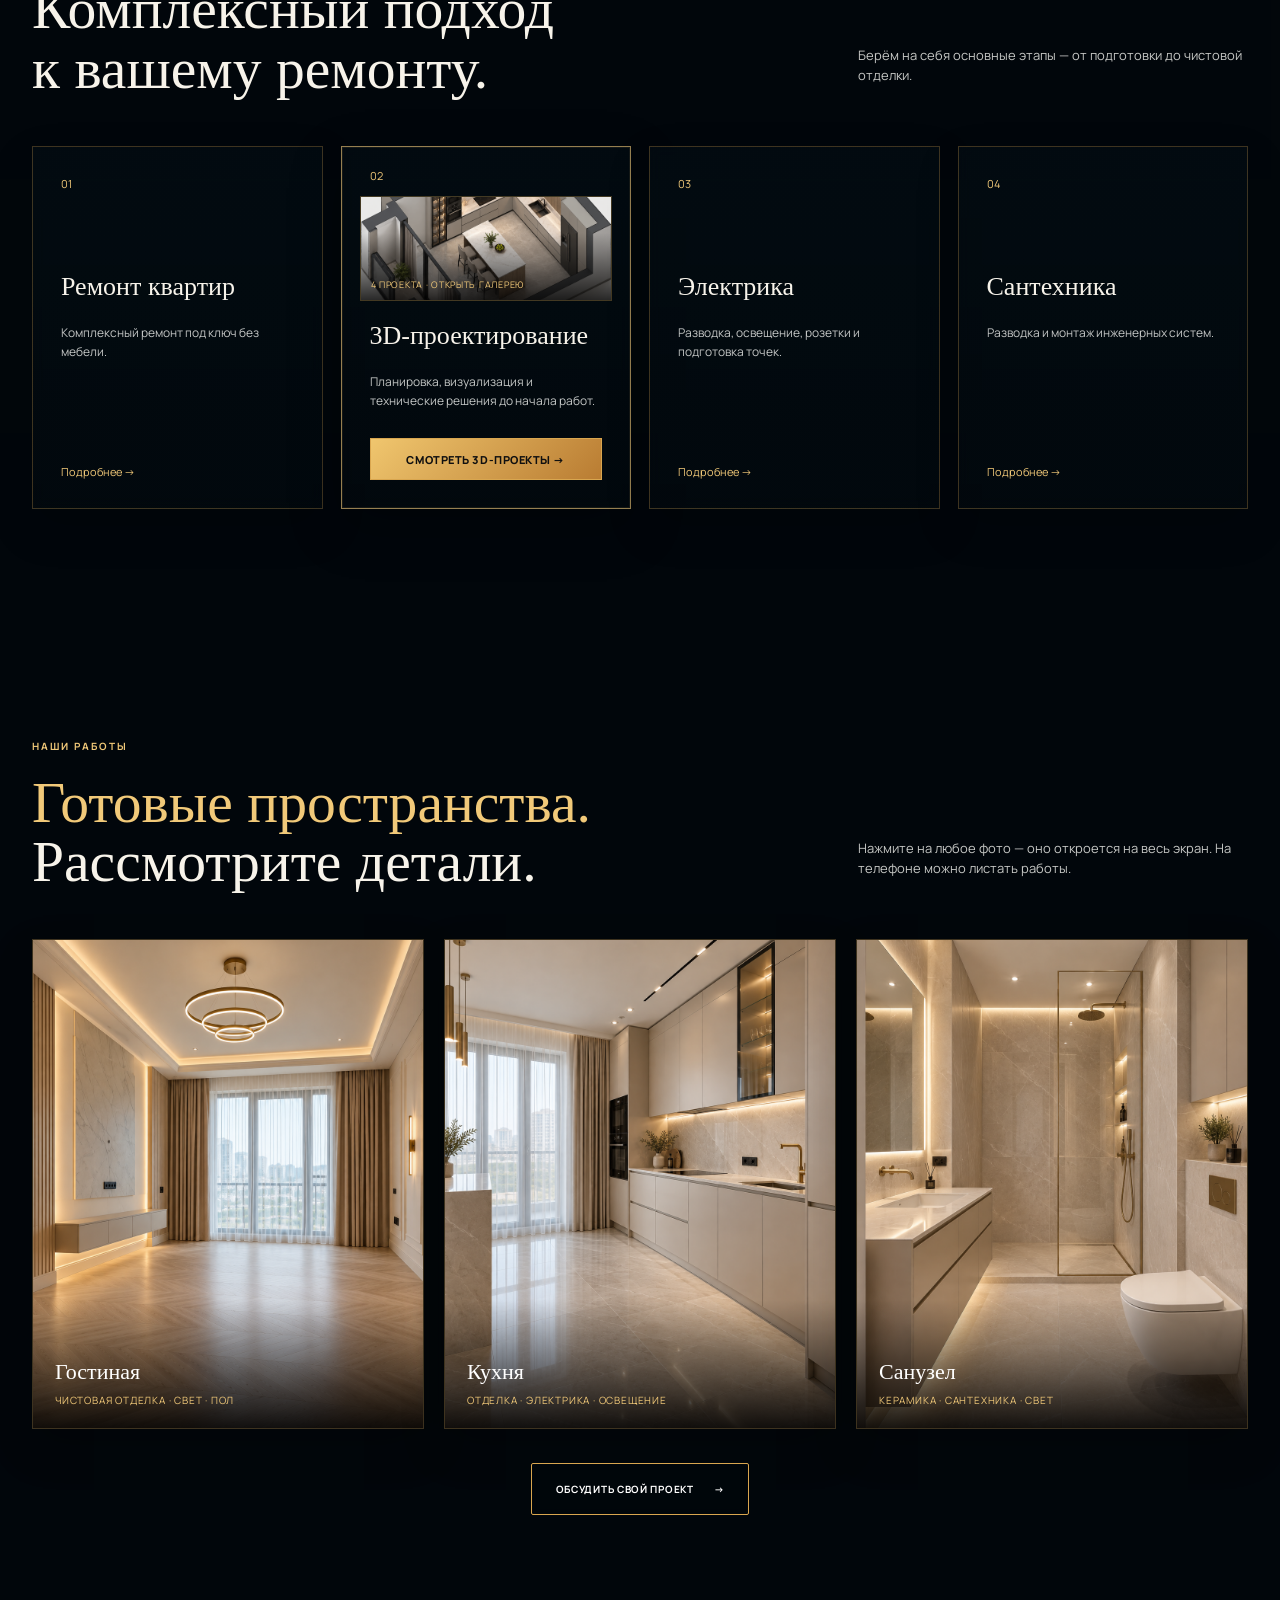
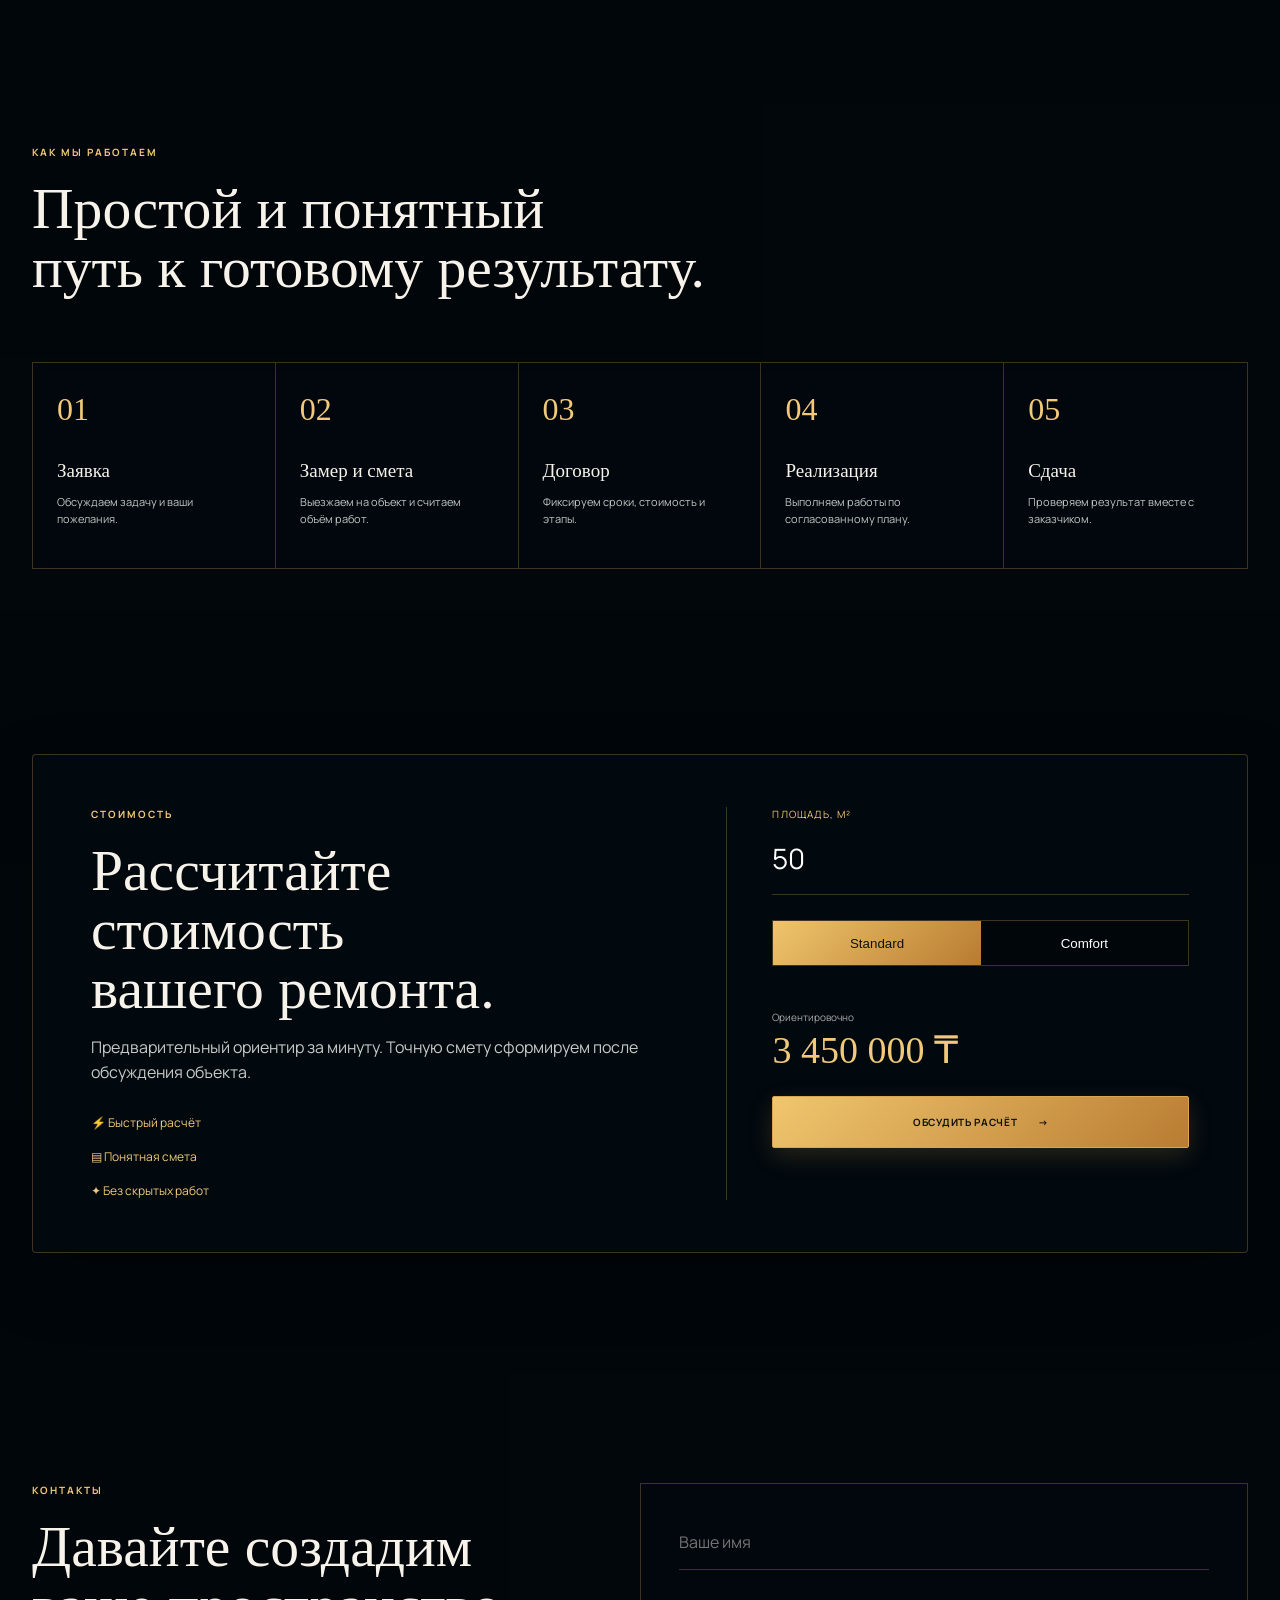
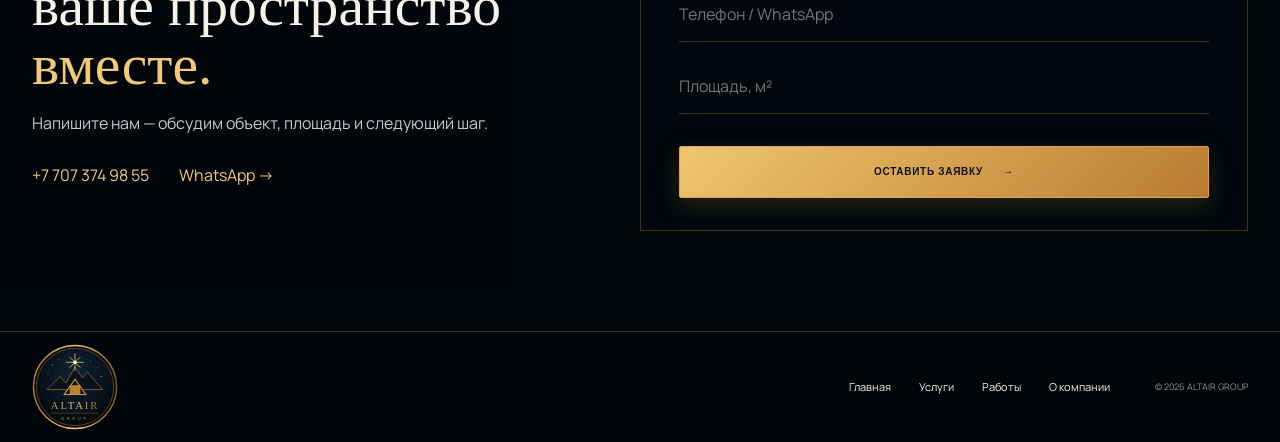
==== commit bfe9c22c: "Подключить новый счетчик Яндекс.Метрики 112379344" ====
--- a/index.html
+++ b/index.html
@@ -1 +1 @@
-<!doctype html><html lang="ru"><head><meta charset="utf-8"><meta name="viewport" content="width=device-width,initial-scale=1"><meta name="description" content="АЛЬТАИР — ремонт квартир под ключ в Караганде. Отделка, электрика, сантехника и 3D-проектирование."><title>АЛЬТАИР — ремонт под ключ</title><link rel="preconnect" href="https://fonts.googleapis.com"><link rel="preconnect" href="https://fonts.gstatic.com" crossorigin><link href="https://fonts.googleapis.com/css2?family=Manrope:wght@400;500;600;700;800&display=swap" rel="stylesheet"><link rel="stylesheet" href="style.css?v=20260908-1249"><link rel="stylesheet" href="hero-fix.css?v=20260908-1249"><script type="text/javascript">(function(m,e,t,r,i,k,a){m[i]=m[i]||function(){(m[i].a=m[i].a||[]).push(arguments)};m[i].l=1*new Date();for(var j=0;j<document.scripts.length;j++){if(document.scripts[j].src===r){return}}k=e.createElement(t),a=e.getElementsByTagName(t)[0],k.async=1,k.src=r,a.parentNode.insertBefore(k,a)})(window,document,'script','https://mc.yandex.ru/metrika/tag.js?id=111881501','ym');ym(111881501,'init',{ssr:true,webvisor:true,clickmap:true,ecommerce:"dataLayer",accurateTrackBounce:true,trackLinks:true});</script><noscript><div><img src="https://mc.yandex.ru/watch/111881501" style="position:absolute;left:-9999px" alt=""></div></noscript></head><body><header class="header"><div class="wrap nav"><a class="brand" href="#top"><img src="assets/logo.svg" alt="АЛЬТАИР"></a><nav><a href="#top">Главная</a><a href="#services">Услуги</a><a href="#works">Наши работы</a><a href="#about">О компании</a><a href="#contact">Контакты</a></nav><a class="nav-cta" href="#calculator">Рассчитать стоимость <span>→</span></a><button class="burger" type="button" aria-label="Меню">☰</button></div></header><main id="top"><section class="hero"><div class="hero-shade"></div><div class="wrap hero-inner"><div class="hero-copy"><p class="eyebrow">КАРАГАНДА · РЕМОНТ КВАРТИР</p><h1><span>Ремонт под ключ,</span><br>который выглядит<br>дорого.</h1><p class="lead">Продуманные решения, честные сроки и внимание к деталям. Создаём пространство, в которое хочется возвращаться.</p><div class="hero-actions"><a class="btn primary" href="#calculator">Рассчитать стоимость <span>→</span></a><a class="btn ghost" href="#works">Посмотреть работы <span>↓</span></a></div></div></div><div class="wrap feature-strip"><div class="feature"><span class="feature-icon">⌂</span><div><b>Ремонт под ключ</b><small>От идеи до готового пространства</small></div></div><div class="feature"><span class="feature-icon">◇</span><div><b>3D-проектирование</b><small>Планировка и визуализация</small></div></div><div class="feature"><span class="feature-icon">✦</span><div><b>Контроль качества</b><small>Проверяем каждый этап работ</small></div></div><div class="feature"><span class="feature-icon">⌾</span><div><b>Честные сроки</b><small>Работаем по понятным этапам</small></div></div></div></section><section id="about" class="about section"><div class="wrap about-grid"><div><p class="eyebrow">О КОМПАНИИ</p><h2>Сначала<br>понимаем<br>пространство.<br>Потом <em>создаём его.</em></h2></div><div class="about-copy"><p>АЛЬТАИР — ремонт квартир под ключ без мебели: отделка, электрика, сантехника, потолки, свет и подготовка пространства.</p><p>Мы собираем работы в одну систему, чтобы клиент видел понятный процесс, стоимость и результат ещё до начала ремонта.</p><div class="stats"><div><strong>1</strong><span>команда</span></div><div><strong>6</strong><span>ключевых направлений</span></div><div><strong>100%</strong><span>внимание к объекту</span></div></div></div></div></section><section id="services" class="section services"><div class="wrap"><div class="section-title"><div><p class="eyebrow">НАШИ УСЛУГИ</p><h2>Комплексный подход<br>к вашему ремонту.</h2></div><p>Берём на себя основные этапы — от подготовки до чистовой отделки.</p></div><div class="service-cards"><article><span>01</span><h3>Ремонт квартир</h3><p>Комплексный ремонт под ключ без мебели.</p><a href="#calculator">Подробнее →</a></article><article><span>02</span><h3>3D-проектирование</h3><p>Планировка, визуализация и технические решения до начала работ.</p><a href="#design">Подробнее →</a></article><article><span>03</span><h3>Электрика</h3><p>Разводка, освещение, розетки и подготовка точек.</p><a href="#calculator">Подробнее →</a></article><article><span>04</span><h3>Сантехника</h3><p>Разводка и монтаж инженерных систем.</p><a href="#calculator">Подробнее →</a></article></div></div></section><section id="works" class="section works"><div class="wrap"><div class="section-title"><div><p class="eyebrow">НАШИ РАБОТЫ</p><h2><em>Готовые пространства.</em><br>Рассмотрите детали.</h2></div><p>Нажмите на любое фото — оно откроется на весь экран. На телефоне можно листать работы.</p></div><div class="works-gallery"><figure class="work-card" data-name="Гостиная"><img src="assets/гостиная.png?v=2" alt="Готовый ремонт гостиной ALTAIR" loading="lazy"><figcaption>Гостиная<span>чистовая отделка · свет · пол</span></figcaption></figure><figure class="work-card" data-name="Кухня"><img src="assets/кухня.png?v=2" alt="Готовый ремонт кухни ALTAIR" loading="lazy"><figcaption>Кухня<span>отделка · электрика · освещение</span></figcaption></figure><figure class="work-card" data-name="Санузел"><img src="assets/санузел.png?v=2" alt="Готовый ремонт санузла ALTAIR" loading="lazy"><figcaption>Санузел<span>керамика · сантехника · свет</span></figcaption></figure></div><div class="center-action"><a class="btn ghost" href="#contact">Обсудить свой проект <span>→</span></a></div></div></section><section id="design" class="section process"><div class="wrap"><p class="eyebrow">КАК МЫ РАБОТАЕМ</p><h2>Простой и понятный<br>путь к готовому результату.</h2><div class="steps"><div><strong>01</strong><h3>Заявка</h3><p>Обсуждаем задачу и ваши пожелания.</p></div><div><strong>02</strong><h3>Замер и смета</h3><p>Выезжаем на объект и считаем объём работ.</p></div><div><strong>03</strong><h3>Договор</h3><p>Фиксируем сроки, стоимость и этапы.</p></div><div><strong>04</strong><h3>Реализация</h3><p>Выполняем работы по согласованному плану.</p></div><div><strong>05</strong><h3>Сдача</h3><p>Проверяем результат вместе с заказчиком.</p></div></div></div></section><section id="calculator" class="section calculator"><div class="wrap calc-panel"><div class="calc-copy"><p class="eyebrow">СТОИМОСТЬ</p><h2>Рассчитайте стоимость<br>вашего ремонта.</h2><p>Предварительный ориентир за минуту. Точную смету сформируем после обсуждения объекта.</p><div class="calc-perks"><span>⚡ Быстрый расчёт</span><span>▤ Понятная смета</span><span>✦ Без скрытых работ</span></div></div><div class="calc-box"><label>Площадь, м²<input id="area" type="number" min="1" value="50"></label><div class="toggle"><button type="button" data-rate="69000" class="active">Standard</button><button type="button" data-rate="80000">Comfort</button></div><div class="total"><span>Ориентировочно</span><strong id="total">3 450 000 ₸</strong></div><a href="https://wa.me/77073749855?text=Здравствуйте!%20Хочу%20обсудить%20расчёт%20ремонта." target="_blank" rel="noopener" class="btn primary full">Обсудить расчёт <span>→</span></a></div></div></section><section id="contact" class="section contact"><div class="wrap contact-grid"><div><p class="eyebrow">КОНТАКТЫ</p><h2>Давайте создадим<br>ваше пространство <em>вместе.</em></h2><p>Напишите нам — обсудим объект, площадь и следующий шаг.</p><div class="contact-links"><a href="tel:+77073749855">+7 707 374 98 55</a><a href="https://wa.me/77073749855" target="_blank" rel="noopener">WhatsApp →</a></div></div><form id="contactForm"><input required name="name" placeholder="Ваше имя"><input required name="phone" type="tel" placeholder="Телефон / WhatsApp"><input name="area" placeholder="Площадь, м²"><button class="btn primary full" type="submit">Оставить заявку <span>→</span></button></form></div></section></main><footer><div class="wrap footer"><a class="footer-brand" href="#top"><img src="assets/logo.svg" alt="АЛЬТАИР"></a><nav><a href="#top">Главная</a><a href="#services">Услуги</a><a href="#works">Работы</a><a href="#about">О компании</a></nav><span>© 2026 ALTAIR GROUP</span></div></footer><div class="lightbox" id="lightbox" aria-hidden="true"><button class="lightbox-close" type="button" aria-label="Закрыть">×</button><button class="lightbox-prev" type="button" aria-label="Предыдущее фото">‹</button><img id="lightboxImage" alt=""><button class="lightbox-next" type="button" aria-label="Следующее фото">›</button><div class="lightbox-name" id="lightboxName"></div></div><script src="script.js?v=20260908-1249"></script><script src="parallax.js?v=20260908-1249"></script></body></html>+<!doctype html><html lang="ru"><head><meta charset="utf-8"><meta name="viewport" content="width=device-width,initial-scale=1"><meta name="description" content="АЛЬТАИР — ремонт квартир под ключ в Караганде. Отделка, электрика, сантехника и 3D-проектирование."><title>АЛЬТАИР — ремонт под ключ</title><link rel="preconnect" href="https://fonts.googleapis.com"><link rel="preconnect" href="https://fonts.gstatic.com" crossorigin><link href="https://fonts.googleapis.com/css2?family=Manrope:wght@400;500;600;700;800&display=swap" rel="stylesheet"><link rel="stylesheet" href="style.css?v=20260908-1249"><link rel="stylesheet" href="hero-fix.css?v=20260908-1249"><script type="text/javascript">(function(m,e,t,r,i,k,a){m[i]=m[i]||function(){(m[i].a=m[i].a||[]).push(arguments)};m[i].l=1*new Date();for(var j=0;j<document.scripts.length;j++){if(document.scripts[j].src===r){return}}k=e.createElement(t),a=e.getElementsByTagName(t)[0],k.async=1,k.src=r,a.parentNode.insertBefore(k,a)})(window,document,'script','https://mc.yandex.ru/metrika/tag.js?id=112379344','ym');ym(112379344,'init',{ssr:true,webvisor:true,clickmap:true,ecommerce:"dataLayer",accurateTrackBounce:true,trackLinks:true});</script><noscript><div><img src="https://mc.yandex.ru/watch/112379344" style="position:absolute;left:-9999px" alt=""></div></noscript></head><body><header class="header"><div class="wrap nav"><a class="brand" href="#top"><img src="assets/logo.svg" alt="АЛЬТАИР"></a><nav><a href="#top">Главная</a><a href="#services">Услуги</a><a href="#works">Наши работы</a><a href="#about">О компании</a><a href="#contact">Контакты</a></nav><a class="nav-cta" href="#calculator">Рассчитать стоимость <span>→</span></a><button class="burger" type="button" aria-label="Меню">☰</button></div></header><main id="top"><section class="hero"><div class="hero-shade"></div><div class="wrap hero-inner"><div class="hero-copy"><p class="eyebrow">КАРАГАНДА · РЕМОНТ КВАРТИР</p><h1><span>Ремонт под ключ,</span><br>который выглядит<br>дорого.</h1><p class="lead">Продуманные решения, честные сроки и внимание к деталям. Создаём пространство, в которое хочется возвращаться.</p><div class="hero-actions"><a class="btn primary" href="#calculator">Рассчитать стоимость <span>→</span></a><a class="btn ghost" href="#works">Посмотреть работы <span>↓</span></a></div></div></div><div class="wrap feature-strip"><div class="feature"><span class="feature-icon">⌂</span><div><b>Ремонт под ключ</b><small>От идеи до готового пространства</small></div></div><div class="feature"><span class="feature-icon">◇</span><div><b>3D-проектирование</b><small>Планировка и визуализация</small></div></div><div class="feature"><span class="feature-icon">✦</span><div><b>Контроль качества</b><small>Проверяем каждый этап работ</small></div></div><div class="feature"><span class="feature-icon">⌾</span><div><b>Честные сроки</b><small>Работаем по понятным этапам</small></div></div></div></section><section id="about" class="about section"><div class="wrap about-grid"><div><p class="eyebrow">О КОМПАНИИ</p><h2>Сначала<br>понимаем<br>пространство.<br>Потом <em>создаём его.</em></h2></div><div class="about-copy"><p>АЛЬТАИР — ремонт квартир под ключ без мебели: отделка, электрика, сантехника, потолки, свет и подготовка пространства.</p><p>Мы собираем работы в одну систему, чтобы клиент видел понятный процесс, стоимость и результат ещё до начала ремонта.</p><div class="stats"><div><strong>1</strong><span>команда</span></div><div><strong>6</strong><span>ключевых направлений</span></div><div><strong>100%</strong><span>внимание к объекту</span></div></div></div></div></section><section id="services" class="section services"><div class="wrap"><div class="section-title"><div><p class="eyebrow">НАШИ УСЛУГИ</p><h2>Комплексный подход<br>к вашему ремонту.</h2></div><p>Берём на себя основные этапы — от подготовки до чистовой отделки.</p></div><div class="service-cards"><article><span>01</span><h3>Ремонт квартир</h3><p>Комплексный ремонт под ключ без мебели.</p><a href="#calculator">Подробнее →</a></article><article><span>02</span><h3>3D-проектирование</h3><p>Планировка, визуализация и технические решения до начала работ.</p><a href="#design">Подробнее →</a></article><article><span>03</span><h3>Электрика</h3><p>Разводка, освещение, розетки и подготовка точек.</p><a href="#calculator">Подробнее →</a></article><article><span>04</span><h3>Сантехника</h3><p>Разводка и монтаж инженерных систем.</p><a href="#calculator">Подробнее →</a></article></div></div></section><section id="works" class="section works"><div class="wrap"><div class="section-title"><div><p class="eyebrow">НАШИ РАБОТЫ</p><h2><em>Готовые пространства.</em><br>Рассмотрите детали.</h2></div><p>Нажмите на любое фото — оно откроется на весь экран. На телефоне можно листать работы.</p></div><div class="works-gallery"><figure class="work-card" data-name="Гостиная"><img src="assets/гостиная.png?v=2" alt="Готовый ремонт гостиной ALTAIR" loading="lazy"><figcaption>Гостиная<span>чистовая отделка · свет · пол</span></figcaption></figure><figure class="work-card" data-name="Кухня"><img src="assets/кухня.png?v=2" alt="Готовый ремонт кухни ALTAIR" loading="lazy"><figcaption>Кухня<span>отделка · электрика · освещение</span></figcaption></figure><figure class="work-card" data-name="Санузел"><img src="assets/санузел.png?v=2" alt="Готовый ремонт санузла ALTAIR" loading="lazy"><figcaption>Санузел<span>керамика · сантехника · свет</span></figcaption></figure></div><div class="center-action"><a class="btn ghost" href="#contact">Обсудить свой проект <span>→</span></a></div></div></section><section id="design" class="section process"><div class="wrap"><p class="eyebrow">КАК МЫ РАБОТАЕМ</p><h2>Простой и понятный<br>путь к готовому результату.</h2><div class="steps"><div><strong>01</strong><h3>Заявка</h3><p>Обсуждаем задачу и ваши пожелания.</p></div><div><strong>02</strong><h3>Замер и смета</h3><p>Выезжаем на объект и считаем объём работ.</p></div><div><strong>03</strong><h3>Договор</h3><p>Фиксируем сроки, стоимость и этапы.</p></div><div><strong>04</strong><h3>Реализация</h3><p>Выполняем работы по согласованному плану.</p></div><div><strong>05</strong><h3>Сдача</h3><p>Проверяем результат вместе с заказчиком.</p></div></div></div></section><section id="calculator" class="section calculator"><div class="wrap calc-panel"><div class="calc-copy"><p class="eyebrow">СТОИМОСТЬ</p><h2>Рассчитайте стоимость<br>вашего ремонта.</h2><p>Предварительный ориентир за минуту. Точную смету сформируем после обсуждения объекта.</p><div class="calc-perks"><span>⚡ Быстрый расчёт</span><span>▤ Понятная смета</span><span>✦ Без скрытых работ</span></div></div><div class="calc-box"><label>Площадь, м²<input id="area" type="number" min="1" value="50"></label><div class="toggle"><button type="button" data-rate="69000" class="active">Standard</button><button type="button" data-rate="80000">Comfort</button></div><div class="total"><span>Ориентировочно</span><strong id="total">3 450 000 ₸</strong></div><a href="https://wa.me/77073749855?text=Здравствуйте!%20Хочу%20обсудить%20расчёт%20ремонта." target="_blank" rel="noopener" class="btn primary full">Обсудить расчёт <span>→</span></a></div></div></section><section id="contact" class="section contact"><div class="wrap contact-grid"><div><p class="eyebrow">КОНТАКТЫ</p><h2>Давайте создадим<br>ваше пространство <em>вместе.</em></h2><p>Напишите нам — обсудим объект, площадь и следующий шаг.</p><div class="contact-links"><a href="tel:+77073749855">+7 707 374 98 55</a><a href="https://wa.me/77073749855" target="_blank" rel="noopener">WhatsApp →</a></div></div><form id="contactForm"><input required name="name" placeholder="Ваше имя"><input required name="phone" type="tel" placeholder="Телефон / WhatsApp"><input name="area" placeholder="Площадь, м²"><button class="btn primary full" type="submit">Оставить заявку <span>→</span></button></form></div></section></main><footer><div class="wrap footer"><a class="footer-brand" href="#top"><img src="assets/logo.svg" alt="АЛЬТАИР"></a><nav><a href="#top">Главная</a><a href="#services">Услуги</a><a href="#works">Работы</a><a href="#about">О компании</a></nav><span>© 2026 ALTAIR GROUP</span></div></footer><div class="lightbox" id="lightbox" aria-hidden="true"><button class="lightbox-close" type="button" aria-label="Закрыть">×</button><button class="lightbox-prev" type="button" aria-label="Предыдущее фото">‹</button><img id="lightboxImage" alt=""><button class="lightbox-next" type="button" aria-label="Следующее фото">›</button><div class="lightbox-name" id="lightboxName"></div></div><script src="script.js?v=20260908-1249"></script><script src="parallax.js?v=20260908-1249"></script></body></html>
